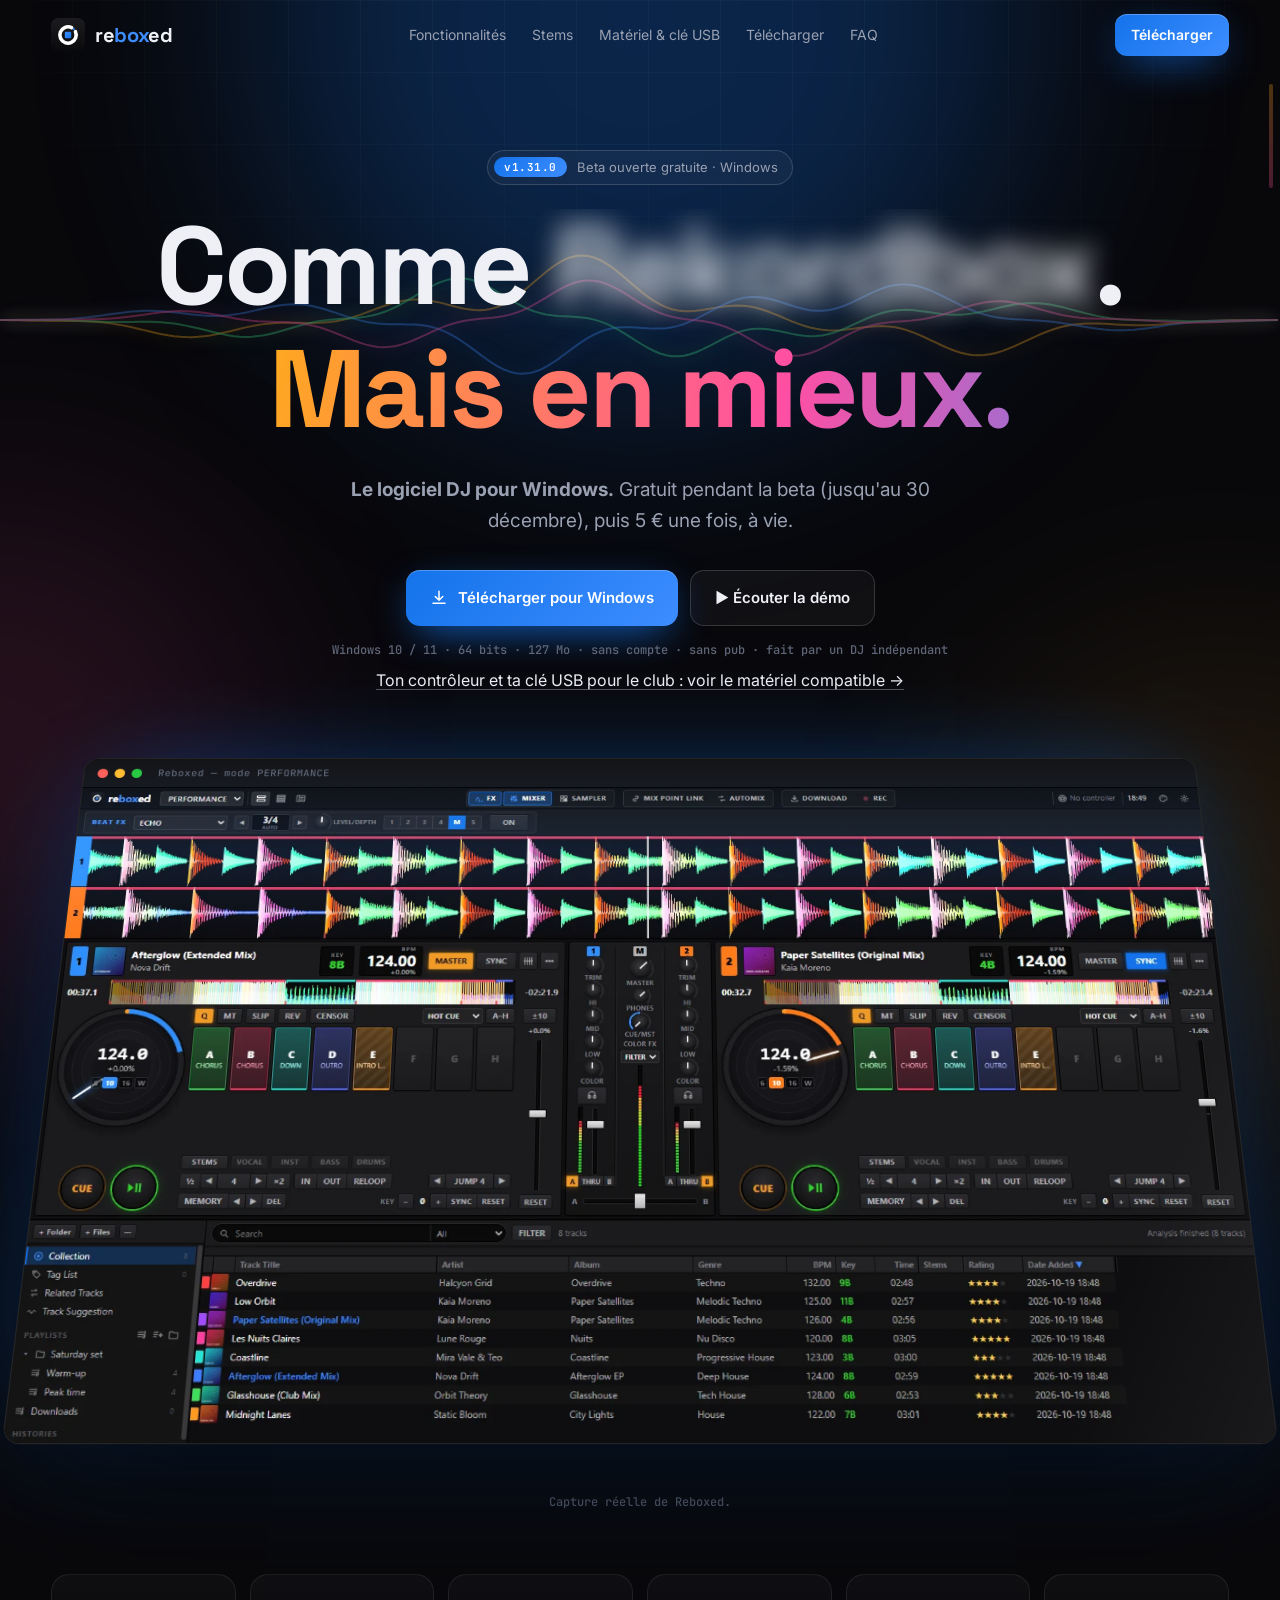
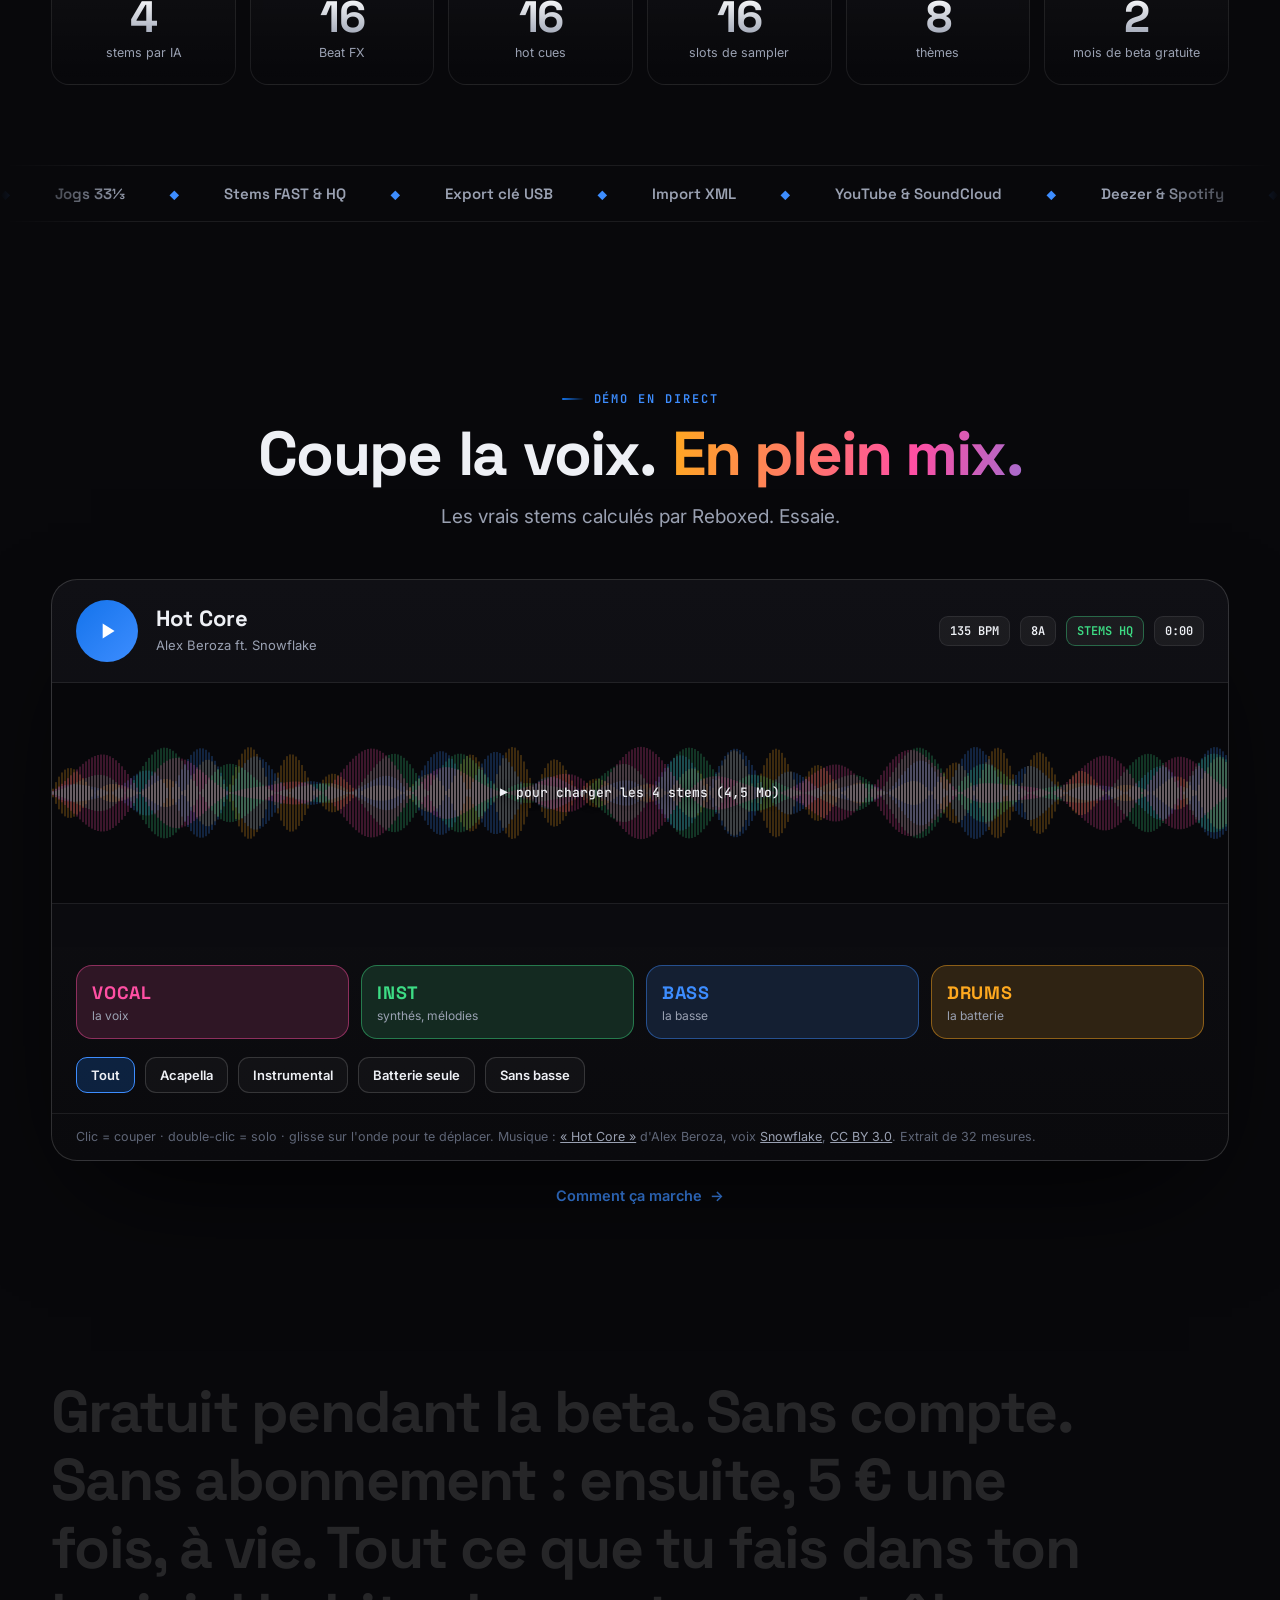
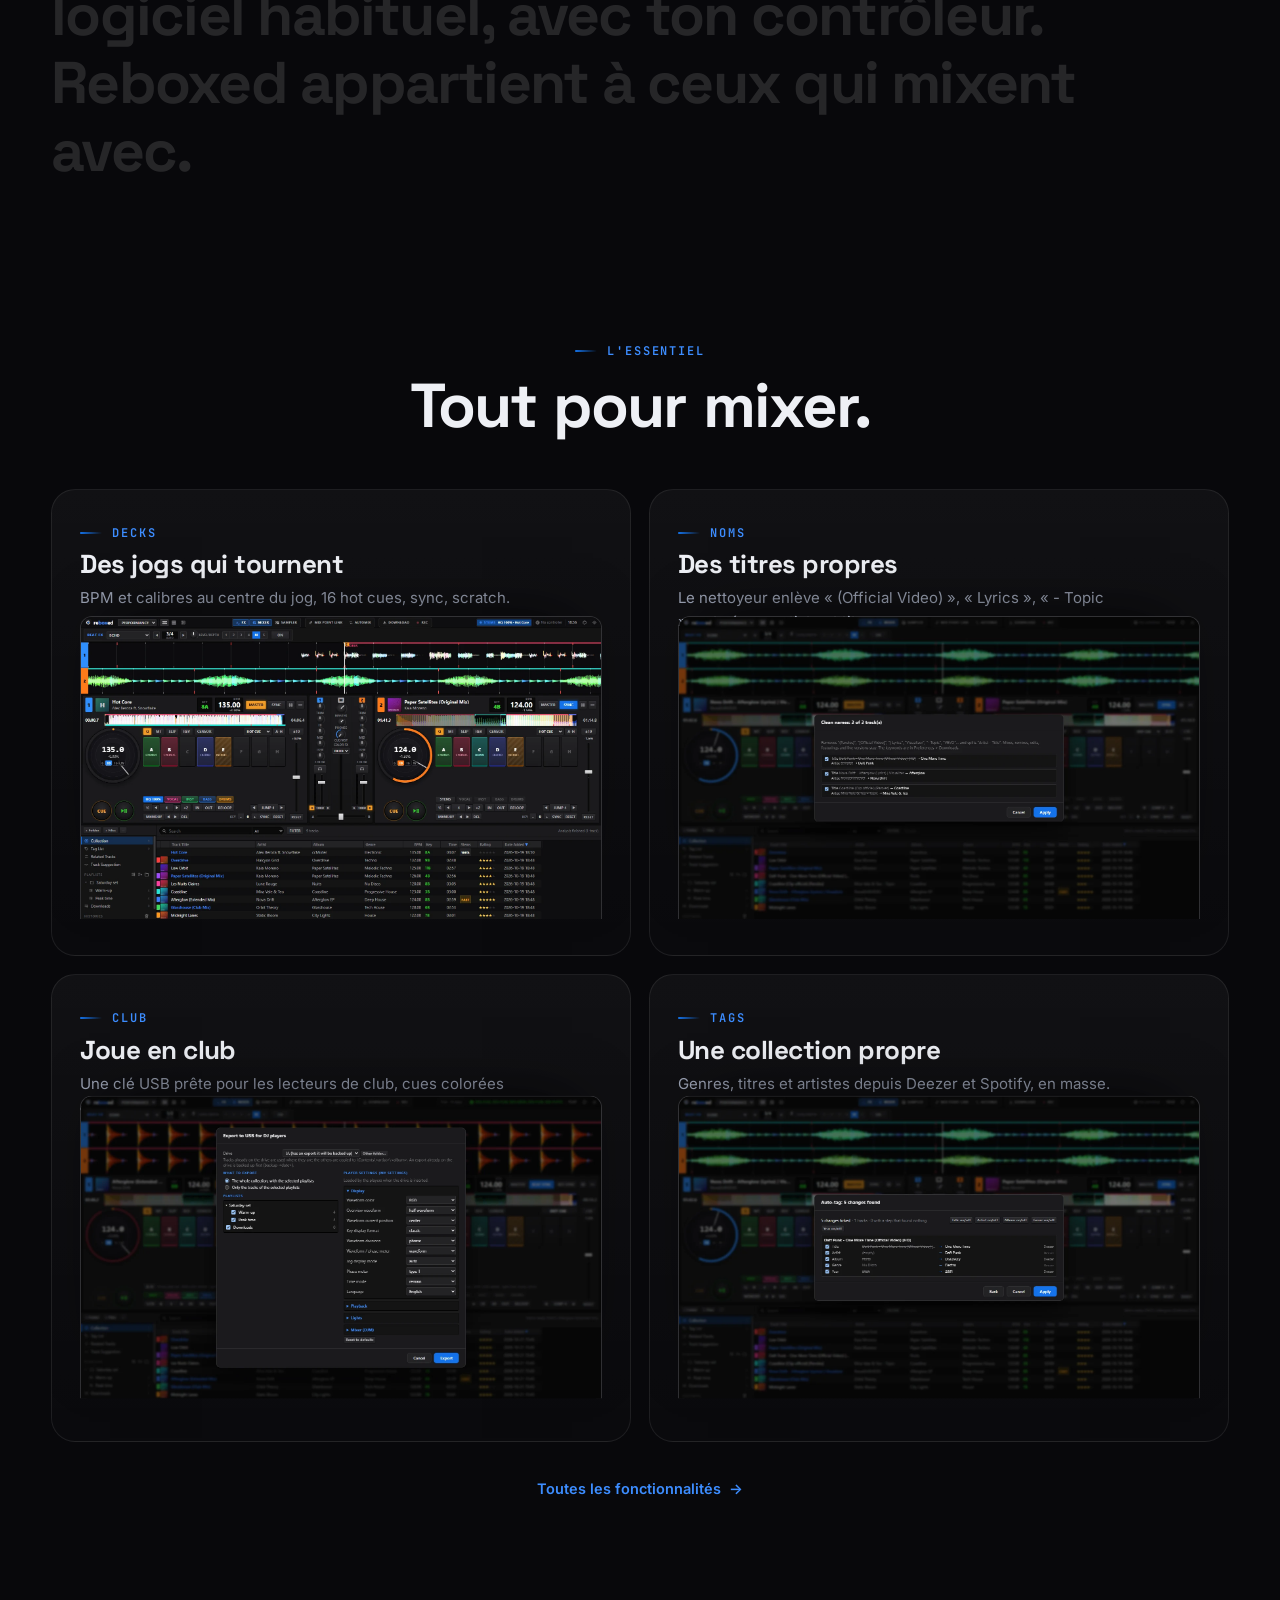
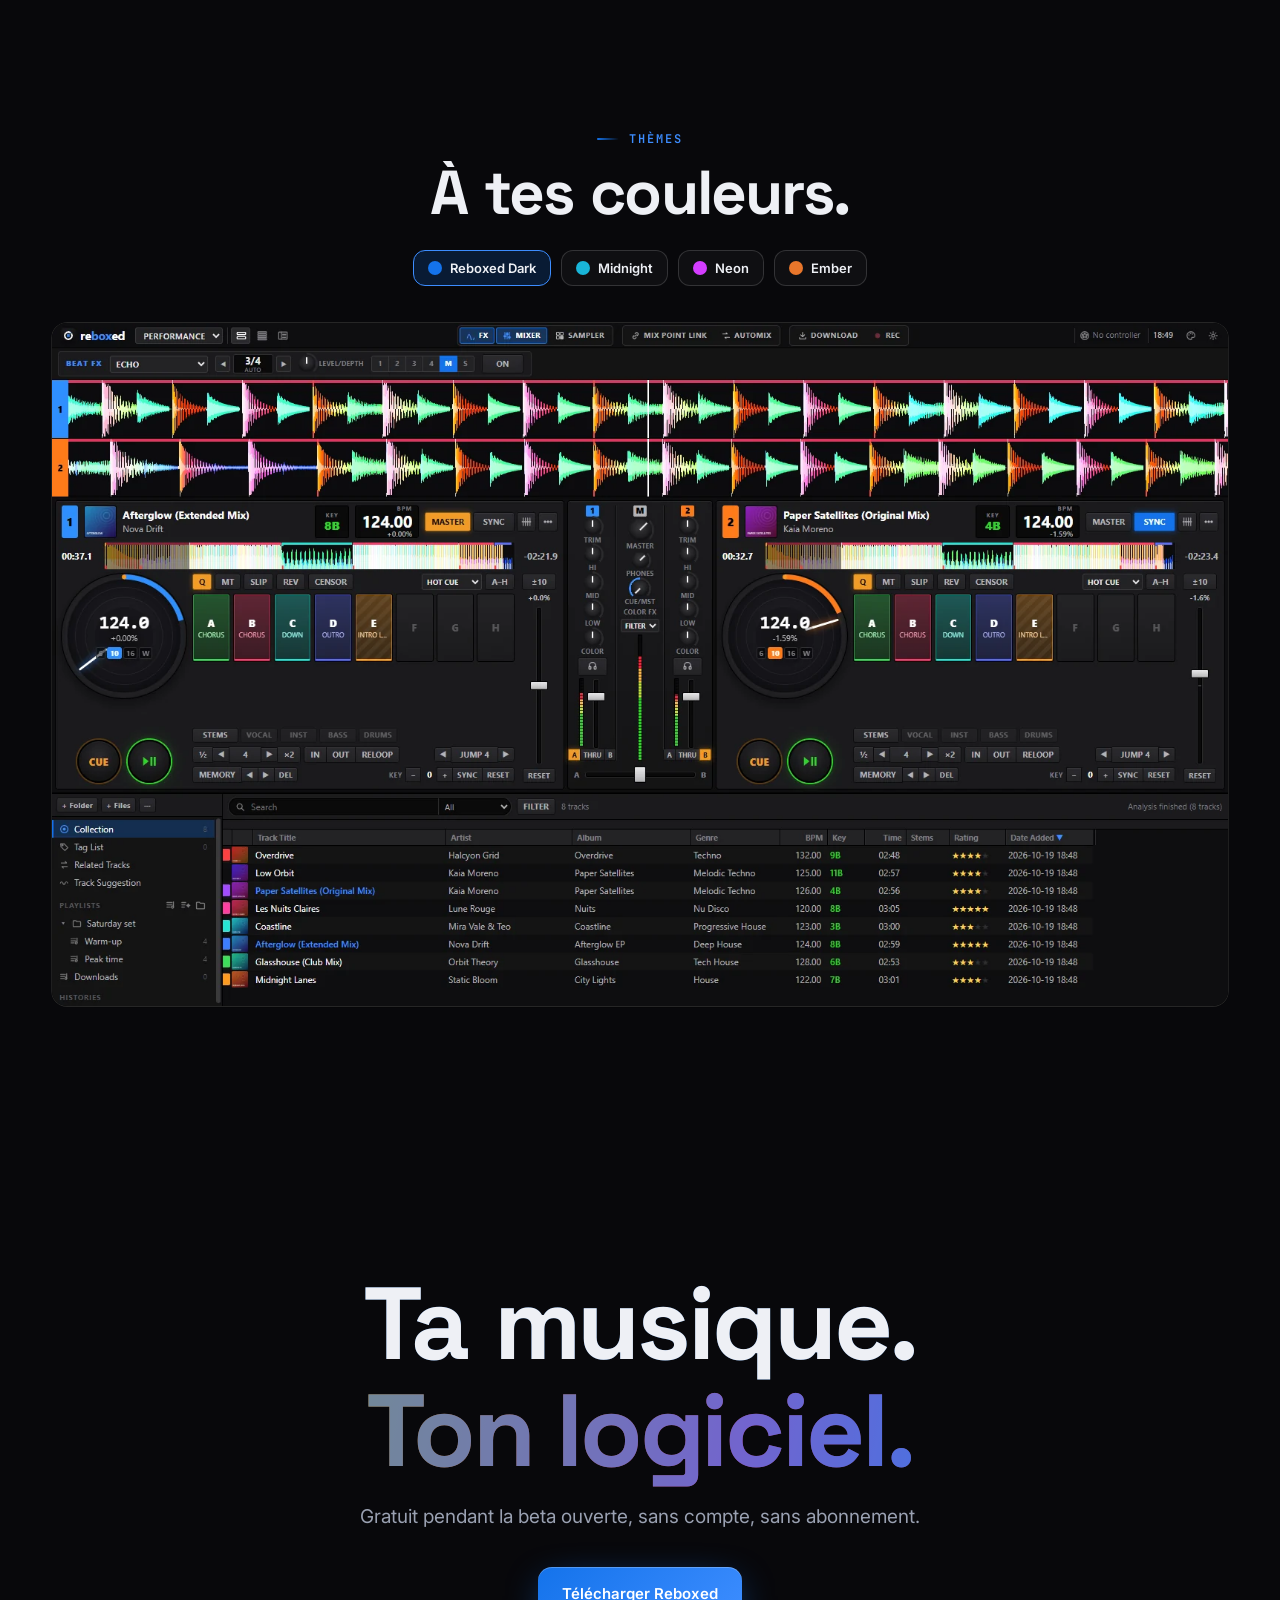
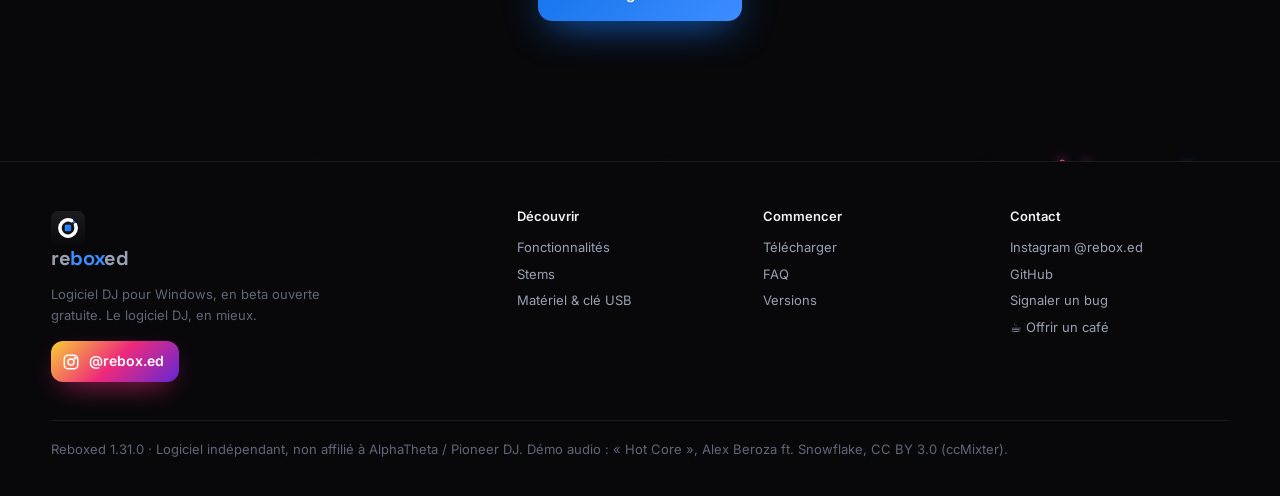
==== index.html @ 53465214 "Site: Reboxed 1.31.0 (?v=55)" ====
<!DOCTYPE html>
<html lang="fr">
<head>
<meta charset="UTF-8">
<meta name="viewport" content="width=device-width, initial-scale=1">
<title>Reboxed — Le logiciel DJ, en mieux</title>
<meta name="description" content="Logiciel DJ pour Windows, en beta ouverte gratuite : decks avec jogs, stems par IA, export sur clé USB pour lecteurs de club, import de ta collection, ton contrôleur reconnu tout seul.">
<meta property="og:title" content="Reboxed — Le logiciel DJ, en mieux">
<meta property="og:description" content="Logiciel DJ pour Windows, en beta ouverte gratuite.">
<meta property="og:image" content="assets/shots/01-performance.webp">
<meta name="theme-color" content="#08080b">
<link rel="icon" href="assets/logo.svg" type="image/svg+xml">
<link rel="preload" as="image" href="assets/shots/01-performance.webp" fetchpriority="high">
<link rel="preconnect" href="https://fonts.googleapis.com"><link rel="preconnect" href="https://fonts.gstatic.com" crossorigin>
<link href="https://fonts.googleapis.com/css2?family=Inter:wght@400;500;600;700;800&family=Space+Grotesk:wght@500;600;700&family=JetBrains+Mono:wght@400;600&display=swap" rel="stylesheet">
<link rel="stylesheet" href="assets/site.css?v=55">
</head>
<body>
<header class="hero">
  <canvas id="heroWave"></canvas>
  <div class="container" style="position:relative">
    <span class="pill"><b>v<span data-version></span></b> Beta ouverte gratuite · Windows</span>
    <h1><span class="line"><span>Comme <span class="blurred" aria-hidden="true">Rekordbox</span>.</span></span><span class="line"><span class="grad">Mais en mieux.</span></span></h1>
    <p class="lead"><strong>Le logiciel DJ pour Windows.</strong> Gratuit pendant la beta (jusqu'au 30 décembre), puis 5 € une fois, à vie.</p>
    <div class="hero-ctas">
      <a class="btn btn-primary magnetic" data-download href="telecharger.html"><svg viewBox="0 0 24 24" fill="none" stroke="currentColor" stroke-width="2" stroke-linecap="round"><path d="M12 3v12m-5-5 5 5 5-5M4 19h16"/></svg>Télécharger pour Windows</a>
      <a class="btn btn-ghost magnetic" href="#demo" data-demo-play>▶ Écouter la démo</a>
      <button class="btn btn-ghost hero-share" type="button" data-share hidden>Envoyer le lien vers mon PC</button>
    </div>
    <p class="hero-meta">Windows 10 / 11 · 64 bits · 127 Mo · sans compte · sans pub · fait par un DJ indépendant</p>
    <p class="hero-compat"><a href="materiel.html#compatibles">Ton contrôleur et ta clé USB pour le club : voir le matériel compatible →</a></p>
  </div>
  <div class="stage">
    <div class="screen"><div class="bar"><i></i><i></i><i></i><span>Reboxed — mode PERFORMANCE</span></div><img src="assets/shots/01-performance.webp" alt="Reboxed : deux decks avec jogs" fetchpriority="high" decoding="async"><span class="scan"></span></div>
    <p class="caption">Capture réelle de Reboxed.</p>
  </div>
  <div class="container">
    <div class="stats">
      <div class="stat reveal"><b data-count="4">0</b><span>stems par IA</span></div>
      <div class="stat reveal d1"><b data-count="16">0</b><span>Beat FX</span></div>
      <div class="stat reveal d2"><b data-count="16">0</b><span>hot cues</span></div>
      <div class="stat reveal d3"><b data-count="16">0</b><span>slots de sampler</span></div>
      <div class="stat reveal d2"><b data-count="8">0</b><span>thèmes</span></div>
      <div class="stat reveal d3"><b data-count="2">0</b><span>mois de beta gratuite</span></div>
    </div>
  </div>
  <div class="marquee"><div class="marquee-in" id="marquee"></div></div>
</header>

<section id="demo">
  <div class="container">
    <div class="center reveal">
      <span class="eyebrow">Démo en direct</span>
      <h2>Coupe la voix. <span class="grad">En plein mix.</span></h2>
      <p class="lead">Les vrais stems calculés par Reboxed. Essaie.</p>
    </div>
    <div data-stems-player></div>
    <p class="center reveal" style="margin-top:22px"><a class="link-more" href="stems.html">Comment ça marche</a></p>
  </div>
</section>

<section class="scrolltext-wrap">
  <div class="container">
    <p class="scrolltext">Gratuit pendant la beta. Sans compte. Sans abonnement : ensuite, 5 € une fois, à vie. Tout ce que tu fais dans ton logiciel habituel, avec ton contrôleur. Reboxed appartient à ceux qui mixent avec.</p>
  </div>
</section>

<section>
  <div class="container">
    <div class="center reveal"><span class="eyebrow">L'essentiel</span><h2>Tout pour mixer.</h2></div>
    <div class="tiles">
      <a class="tile reveal" href="fonctionnalites.html#decks">
        <div class="t-text"><span class="eyebrow">Decks</span><h3>Des jogs qui tournent</h3><p>BPM et calibres au centre du jog, 16 hot cues, sync, scratch.</p></div>
        <div class="t-img"><img src="assets/shots/22-song-loaded.webp" alt="Deux decks avec jogs" loading="lazy"></div>
      </a>
      <a class="tile reveal d1" href="fonctionnalites.html#telechargement">
        <div class="t-text"><span class="eyebrow">Noms</span><h3>Des titres propres</h3><p>Le nettoyeur enlève « (Official Video) », « Lyrics », « - Topic »… et sépare artiste et titre.</p></div>
        <div class="t-img"><img src="assets/shots/09-clean-names.webp" alt="Nettoyeur de noms" loading="lazy"></div>
      </a>
      <a class="tile reveal" href="materiel.html#usb-club">
        <div class="t-text"><span class="eyebrow">Club</span><h3>Joue en club</h3><p>Une clé USB prête pour les lecteurs de club, cues colorées comprises.</p></div>
        <div class="t-img"><img src="assets/shots/21-usb-export.webp" alt="Export sur clé USB" loading="lazy"></div>
      </a>
      <a class="tile reveal d1" href="fonctionnalites.html#tags">
        <div class="t-text"><span class="eyebrow">Tags</span><h3>Une collection propre</h3><p>Genres, titres et artistes depuis Deezer et Spotify, en masse.</p></div>
        <div class="t-img"><img src="assets/shots/11-autotag-review.webp" alt="Auto-tag" loading="lazy"></div>
      </a>
    </div>
    <p class="center reveal" style="margin-top:34px"><a class="link-more" href="fonctionnalites.html">Toutes les fonctionnalités</a></p>
  </div>
</section>

<section>
  <div class="container center">
    <div class="reveal"><span class="eyebrow">Thèmes</span><h2>À tes couleurs.</h2></div>
    <div class="themes-ui reveal" id="themesUi">
      <button data-shot="01-performance" data-accent="#1473eb" data-accent2="#3d8dff" class="on"><i style="background:#1473eb"></i>Reboxed Dark</button>
      <button data-shot="14-theme-midnight" data-accent="#19b5d8" data-accent2="#5fd4ee"><i style="background:#19b5d8"></i>Midnight</button>
      <button data-shot="15-theme-neon" data-accent="#d43dff" data-accent2="#e57dff"><i style="background:#d43dff"></i>Neon</button>
      <button data-shot="16-theme-ember" data-accent="#e8762b" data-accent2="#ff9d5c"><i style="background:#e8762b"></i>Ember</button>
    </div>
    <figure class="shot tilt theme-frame reveal d1" data-full="assets/shots/13-appearance.webp" data-cap="Préférences ▸ Appearance"><img id="themeImg" src="assets/shots/01-performance.webp" alt="Thèmes" loading="lazy"><img id="themeImgNext" class="next" alt=""><span class="glare"></span></figure>
  </div>
</section>

<section class="final">
  <div class="container reveal">
    <h2>Ta musique.<br><span class="grad">Ton logiciel.</span></h2>
    <p class="lead" style="margin:18px auto 34px">Gratuit pendant la beta ouverte, sans compte, sans abonnement.</p>
    <a class="btn btn-primary magnetic" data-download href="telecharger.html">Télécharger Reboxed</a>
  </div>
</section>
<script src="assets/site.js?v=55"></script>
<script src="assets/stems-player.js?v=55"></script>
</body>
</html>
---- assets/site.css ----
:root{
  --bg:#08080b; --panel:#121217; --panel2:#18181f;
  --line:rgba(255,255,255,.08); --line2:rgba(255,255,255,.15);
  --text:#eef0f5; --muted:#9aa1b2; --dim:#5f6677;
  --accent:#1473eb; --accent2:#3d8dff;
  --drums:#ffa91f; --bass:#3d8dff; --inst:#3ddc84; --vocal:#ff4fa3;
  --r:22px;
  --font:'Inter',system-ui,-apple-system,Segoe UI,Roboto,sans-serif;
  --display:'Space Grotesk','Inter',system-ui,sans-serif;
  --mono:'JetBrains Mono',ui-monospace,Consolas,monospace;
}
*{box-sizing:border-box;margin:0;padding:0}
html{scroll-behavior:smooth}
body{font-family:var(--font);background:var(--bg);color:var(--text);line-height:1.6;overflow-x:hidden;-webkit-font-smoothing:antialiased}
a{color:inherit;text-decoration:none}
img,canvas{display:block;max-width:100%}
::selection{background:var(--accent);color:#fff}
/* no native scrollbar: a rail on the right wakes up while scrolling */
html{scrollbar-width:none}
::-webkit-scrollbar{display:none}
.rail{position:fixed;top:84px;bottom:16px;right:4px;width:14px;z-index:65;cursor:pointer;touch-action:none}
.rail::before{content:"";position:absolute;top:0;bottom:0;right:4px;width:2px;border-radius:2px;background:rgba(255,255,255,.07);opacity:0;transition:opacity .4s}
.rail .thumb{position:absolute;right:3px;top:0;width:4px;min-height:36px;border-radius:999px;background:linear-gradient(180deg,var(--drums),var(--vocal) 35%,var(--accent2) 70%,var(--inst));background-size:100% 300%;opacity:.0;transition:opacity .5s,width .3s cubic-bezier(.2,.8,.2,1),right .3s cubic-bezier(.2,.8,.2,1),box-shadow .3s;will-change:transform}
.rail .thumb::after{content:"";position:absolute;inset:-2px;border-radius:inherit;background:inherit;filter:blur(10px);opacity:0;transition:opacity .3s}
.rail.live::before,.rail:hover::before,.rail.drag::before{opacity:1}
.rail.live .thumb{opacity:1;width:6px;right:2px;animation:railFlow 2.4s linear infinite}
.rail.live .thumb::after{opacity:.9}
.rail:hover .thumb,.rail.drag .thumb{opacity:1;width:8px;right:1px}
.rail.idle .thumb{opacity:.28}
@keyframes railFlow{to{background-position:0 300%}}
.rail .tick{position:absolute;right:0;width:10px;height:1px;background:rgba(255,255,255,.18);opacity:0;transition:opacity .4s}
.rail.live .tick,.rail:hover .tick{opacity:1}
@media(pointer:coarse){.rail{pointer-events:none}}
.container{width:min(1200px,92vw);margin:0 auto}
section{position:relative;padding:110px 0}
h1,h2,h3{font-family:var(--display);letter-spacing:-.03em;line-height:1.04}
h2{font-size:clamp(34px,5.2vw,62px);margin:14px 0 16px}
h3{font-size:22px;letter-spacing:-.02em}
.lead{font-size:clamp(16px,1.6vw,19px);color:var(--muted);max-width:620px}
.center{text-align:center}.center .lead{margin-left:auto;margin-right:auto}
.eyebrow{display:inline-flex;align-items:center;gap:10px;font:600 12px/1 var(--mono);letter-spacing:.16em;text-transform:uppercase;color:var(--accent2)}
.eyebrow::before{content:"";width:22px;height:2px;border-radius:2px;background:linear-gradient(90deg,var(--accent),transparent)}
.grad{background:linear-gradient(100deg,var(--drums),var(--vocal) 35%,var(--accent2) 70%,var(--inst));background-size:200% 100%;-webkit-background-clip:text;background-clip:text;color:transparent;animation:gradShift 8s ease-in-out infinite alternate}
@keyframes gradShift{to{background-position:100% 0}}
.mono{font-family:var(--mono)}
/* a name we do not write: shown blurred */
.blurred{display:inline-block;filter:blur(14px);opacity:.85;user-select:none;pointer-events:none}
.bg{position:fixed;inset:0;z-index:-2;pointer-events:none}
.bg::before{content:"";position:absolute;inset:0;background-image:linear-gradient(var(--line) 1px,transparent 1px),linear-gradient(90deg,var(--line) 1px,transparent 1px);background-size:72px 72px;mask-image:radial-gradient(ellipse 80% 55% at 50% 0%,#000 25%,transparent 75%);opacity:.45}
.orb{position:absolute;border-radius:50%;filter:blur(120px);opacity:.28;transition:background 1s}
.orb.o1{width:760px;height:760px;top:-360px;left:50%;transform:translateX(-50%);background:var(--accent)}
.orb.o2{width:520px;height:520px;top:55%;left:-260px;background:var(--vocal);opacity:.12}
.orb.o3{width:520px;height:520px;bottom:-260px;right:-200px;background:var(--drums);opacity:.1}
.spot{position:fixed;width:600px;height:600px;border-radius:50%;pointer-events:none;z-index:-1;background:radial-gradient(circle,color-mix(in srgb,var(--accent) 22%,transparent),transparent 60%);transform:translate(-50%,-50%);transition:opacity .4s;opacity:0}

/* buttons */
.btn{position:relative;display:inline-flex;align-items:center;gap:10px;padding:15px 24px;border-radius:14px;font-weight:600;font-size:15px;cursor:pointer;border:0;font-family:inherit;color:inherit;transition:transform .25s cubic-bezier(.2,.8,.2,1),box-shadow .3s,background .3s;overflow:hidden}
.btn svg{width:18px;height:18px}
.btn-primary{background:linear-gradient(135deg,var(--accent),var(--accent2));color:#fff;box-shadow:0 12px 40px -12px var(--accent),inset 0 1px 0 rgba(255,255,255,.25)}
.btn-primary::after{content:"";position:absolute;inset:0;border-radius:inherit;background:linear-gradient(110deg,transparent 30%,rgba(255,255,255,.35) 50%,transparent 70%);background-size:250% 100%;background-position:120% 0;transition:background-position .9s}
.btn-primary:hover::after{background-position:-40% 0}
.btn-ghost{background:rgba(255,255,255,.04);border:1px solid var(--line2);backdrop-filter:blur(10px)}
.btn-ghost:hover{background:rgba(255,255,255,.08)}
.btn small{font:500 11px var(--mono);opacity:.75}
.link-more{display:inline-flex;align-items:center;gap:8px;color:var(--accent2);font-weight:600;font-size:14.5px}
.link-more::after{content:"→";transition:transform .25s}
.link-more:hover::after{transform:translateX(5px)}

/* nav */
nav{position:fixed;inset:0 0 auto;z-index:60;border-bottom:1px solid transparent;transition:background .3s,border-color .3s}
nav.scrolled,nav.open{background:color-mix(in srgb,var(--bg) 78%,transparent);backdrop-filter:blur(18px) saturate(1.4);border-color:var(--line)}
.nav-in{display:flex;align-items:center;justify-content:space-between;height:70px;gap:20px}
.brand{display:flex;align-items:center;gap:10px;font:700 20px var(--display);letter-spacing:-.02em}
.brand img{width:34px;height:34px}
.brand b{color:var(--accent2)}
.nav-links{display:flex;gap:26px;font-size:14px;color:var(--muted)}
.nav-links a{position:relative;padding:4px 0}
.nav-links a::after{content:"";position:absolute;left:0;right:100%;bottom:-4px;height:2px;background:var(--accent2);transition:right .3s}
.nav-links a:hover,.nav-links a.on{color:var(--text)}
.nav-links a:hover::after,.nav-links a.on::after{right:0}
.nav-cta{display:flex;align-items:center;gap:10px}
.nav-cta .btn{padding:10px 16px;font-size:14px;border-radius:12px}
.burger{display:none;width:42px;height:42px;border-radius:12px;border:1px solid var(--line2);background:rgba(255,255,255,.04);color:var(--text);cursor:pointer;font-size:18px}
.progress{position:fixed;top:0;left:0;height:2px;z-index:70;background:linear-gradient(90deg,var(--drums),var(--vocal),var(--accent2),var(--inst));width:0}
@media(max-width:900px){
  .nav-links{display:none;position:absolute;top:70px;left:0;right:0;flex-direction:column;gap:0;padding:8px 4vw 18px;background:color-mix(in srgb,var(--bg) 92%,transparent);backdrop-filter:blur(18px);border-bottom:1px solid var(--line)}
  nav.open .nav-links{display:flex}
  .nav-links a{padding:12px 0;font-size:16px;border-bottom:1px solid var(--line)}
  .nav-links a::after{display:none}
  .burger{display:grid;place-items:center}
  .nav-cta .btn{display:none}
}

/* hero */
.hero{padding:150px 0 50px;text-align:center;overflow:hidden;position:relative}
.hero.small{padding:140px 0 20px}
#heroWave{position:absolute;left:0;right:0;top:110px;height:420px;width:100%;opacity:.55;pointer-events:none;mask-image:linear-gradient(transparent,#000 30%,#000 70%,transparent)}
.pill{display:inline-flex;align-items:center;gap:10px;padding:6px 14px 6px 6px;border-radius:999px;background:rgba(255,255,255,.04);border:1px solid var(--line2);font-size:13px;color:var(--muted);backdrop-filter:blur(8px)}
.pill b{background:linear-gradient(135deg,var(--accent),var(--accent2));color:#fff;padding:3px 10px;border-radius:999px;font:600 11px var(--mono);letter-spacing:.05em}
.hero h1{font-size:clamp(46px,8.6vw,118px);margin:24px auto 20px;max-width:1080px}
.hero.small h1{font-size:clamp(40px,6.4vw,84px)}
.hero h1 .line{display:block;overflow:hidden;padding-bottom:.08em}
.hero h1 .line>span{display:inline-block;transform:translateY(110%);animation:rise 1s cubic-bezier(.2,.8,.2,1) forwards}
.hero h1 .line:nth-child(2)>span{animation-delay:.12s}
@keyframes rise{to{transform:none}}
.hero .lead{margin:0 auto 34px;opacity:0;animation:fade .9s .35s forwards}
.hero-ctas{display:flex;gap:12px;justify-content:center;flex-wrap:wrap;opacity:0;animation:fade .9s .5s forwards}
.hero-meta{margin-top:16px;color:var(--dim);font:500 12px var(--mono);opacity:0;animation:fade .9s .65s forwards}
.hero-compat{margin-top:10px;font:500 14px/1.4 var(--sans,inherit);opacity:0;animation:fade .9s .75s forwards}
.hero-compat a{color:var(--text);text-decoration:underline;text-decoration-color:rgba(255,255,255,.3);text-underline-offset:3px}
.hero-compat a:hover{text-decoration-color:currentColor}
.hero-share[hidden]{display:none}
/* Matériel compatible (materiel.html#compatibles) */
.compat{border:1px solid var(--line);border-radius:var(--r);background:linear-gradient(180deg,rgba(255,255,255,.035),rgba(255,255,255,.01));padding:22px 24px;overflow-x:auto}
.compat-head{display:flex;flex-wrap:wrap;gap:10px 24px;align-items:center;justify-content:space-between;margin-bottom:14px}
.compat-legend{font-size:13px;color:var(--muted)}
.compat table{width:100%;border-collapse:collapse;font-size:14px;min-width:640px}
.compat th{text-align:left;font:600 11px var(--mono);letter-spacing:.12em;text-transform:uppercase;color:var(--dim);padding:10px 12px;border-bottom:1px solid var(--line2)}
.compat td{padding:12px;border-bottom:1px solid var(--line);vertical-align:top;color:var(--muted);line-height:1.5}
.compat td b{color:var(--text);font-weight:600}
.compat tr:last-child td{border-bottom:0}
.compat td:nth-child(3){white-space:nowrap}
.st{display:inline-block;padding:3px 9px;border-radius:999px;font:600 11px var(--mono);letter-spacing:.04em;white-space:nowrap}
.st.ok{background:rgba(61,220,132,.14);color:#3ddc84;border:1px solid rgba(61,220,132,.35)}
.st.th{background:rgba(255,169,31,.12);color:#ffa91f;border:1px solid rgba(255,169,31,.35)}
.st.any{background:rgba(61,141,255,.12);color:var(--accent2);border:1px solid rgba(61,141,255,.35)}
.compat-foot{margin-top:14px;font-size:13px;color:var(--muted)}
/* Phones: one card per device (name and status, type, then what works). */
@media(max-width:760px){
  .compat{padding:16px 14px}
  .compat table{min-width:0;display:block}
  .compat thead{display:none}
  .compat tbody,.compat tr{display:block}
  .compat tr{display:grid;grid-template-columns:1fr auto;gap:2px 10px;padding:14px 4px;border-bottom:1px solid var(--line)}
  .compat tr:last-child{border-bottom:0}
  .compat td{display:block;padding:0;border:0}
  .compat td:nth-child(1){grid-column:1;grid-row:1}
  .compat td:nth-child(3){grid-column:2;grid-row:1;align-self:start}
  .compat td:nth-child(2){grid-column:1 / -1;grid-row:2;font-size:12.5px;color:var(--dim)}
  .compat td:nth-child(4){grid-column:1 / -1;grid-row:3;margin-top:6px;font-size:13.5px}
}
.compat-foot a{color:var(--text)}
@keyframes fade{from{opacity:0;transform:translateY(14px)}to{opacity:1;transform:none}}
.stage{perspective:1600px;margin:64px auto 0;width:min(1180px,96vw)}
.screen{position:relative;border-radius:16px;overflow:hidden;border:1px solid var(--line2);box-shadow:0 60px 140px -40px rgba(0,0,0,.9),0 0 120px -30px color-mix(in srgb,var(--accent) 60%,transparent);transform:rotateX(18deg) scale(.94);transform-origin:50% 0;transition:transform .2s ease-out;background:#000}
.screen .bar{display:flex;gap:7px;padding:10px 14px;background:#141417;border-bottom:1px solid #000;align-items:center}
.screen .bar i{width:11px;height:11px;border-radius:50%;display:block}
.screen .bar i:nth-child(1){background:#ff5f57}.screen .bar i:nth-child(2){background:#febc2e}.screen .bar i:nth-child(3){background:#28c840}
.screen .bar span{margin-left:10px;font:500 11px var(--mono);color:var(--dim)}
.screen::after{content:"";position:absolute;inset:0;background:linear-gradient(115deg,transparent 40%,rgba(255,255,255,.08) 50%,transparent 60%);background-size:250% 100%;animation:sheen 7s ease-in-out infinite;pointer-events:none}
@keyframes sheen{0%,60%{background-position:130% 0}100%{background-position:-30% 0}}
.caption{margin-top:14px;color:var(--dim);font:500 12px var(--mono);text-align:center}

/* stats, marquee */
.stats{display:grid;grid-template-columns:repeat(6,1fr);gap:14px;margin-top:64px}
.stat{padding:20px 10px;border:1px solid var(--line);border-radius:18px;background:linear-gradient(180deg,rgba(255,255,255,.03),transparent);text-align:center}
.stat b{display:block;font:700 clamp(30px,4vw,44px)/1 var(--display);letter-spacing:-.03em}
.stat span{font-size:12.5px;color:var(--muted)}
@media(max-width:900px){.stats{grid-template-columns:repeat(3,1fr)}}
.marquee{overflow:hidden;border-block:1px solid var(--line);padding:18px 0;margin-top:80px;mask-image:linear-gradient(90deg,transparent,#000 10%,#000 90%,transparent)}
.marquee-in{display:flex;gap:44px;width:max-content;animation:marq 40s linear infinite;font:600 15px var(--display);color:var(--muted);white-space:nowrap}
.marquee-in span::before{content:"◆";margin-right:44px;color:var(--accent2);font-size:10px;vertical-align:middle}
@keyframes marq{to{transform:translateX(-50%)}}

/* highlight tiles (home) */
.tiles{display:grid;grid-template-columns:repeat(2,1fr);gap:18px;margin-top:50px}
.tile{position:relative;border-radius:24px;border:1px solid var(--line);background:linear-gradient(180deg,rgba(255,255,255,.04),rgba(255,255,255,.01));overflow:hidden;display:flex;flex-direction:column;transition:border-color .3s,transform .3s}
.tile:hover{border-color:var(--line2);transform:translateY(-4px)}
.tile .t-text{padding:26px 28px 18px}
.tile h3{font-size:26px;margin:10px 0 8px}
.tile p{color:var(--muted);font-size:15px;max-width:440px}
.tile .t-img{margin-top:auto;padding:0 28px;transform:translateY(12px);transition:transform .5s cubic-bezier(.2,.8,.2,1)}
.tile:hover .t-img{transform:translateY(0)}
.tile .t-img img{border-radius:12px 12px 0 0;border:1px solid var(--line2);border-bottom:0;box-shadow:0 -20px 60px -30px rgba(0,0,0,.9)}
.tile::before{content:"";position:absolute;inset:0;background:radial-gradient(500px circle at var(--mx,50%) var(--my,0%),color-mix(in srgb,var(--accent) 14%,transparent),transparent 45%);pointer-events:none;opacity:0;transition:opacity .3s}
.tile:hover::before{opacity:1}
@media(max-width:860px){.tiles{grid-template-columns:1fr}}

/* stems player */
.player{margin-top:46px;border:1px solid var(--line2);border-radius:26px;background:linear-gradient(180deg,#101015,#0a0a0d);box-shadow:0 50px 120px -40px rgba(0,0,0,.9);overflow:hidden;position:relative}
.player::before{content:"";position:absolute;inset:0;border-radius:inherit;padding:2px;background:conic-gradient(from var(--ang,0deg),var(--drums),var(--bass),var(--inst),var(--vocal),var(--drums));-webkit-mask:linear-gradient(#000 0 0) content-box,linear-gradient(#000 0 0);-webkit-mask-composite:xor;mask-composite:exclude;opacity:0;transition:opacity .6s;pointer-events:none;z-index:2}
.player.playing::before{opacity:.9;animation:spin 6s linear infinite}
@property --ang{syntax:'<angle>';initial-value:0deg;inherits:false}
@keyframes spin{to{--ang:360deg}}
.p-head{display:flex;align-items:center;gap:18px;padding:20px 24px;border-bottom:1px solid var(--line)}
.p-play{width:62px;height:62px;flex:0 0 62px;border-radius:50%;border:0;cursor:pointer;display:grid;place-items:center;background:linear-gradient(135deg,var(--accent),var(--accent2));color:#fff;transition:transform .2s}
.p-play:hover{transform:scale(1.06)}
.player.playing .p-play{animation:pulse 1.6s infinite}
@keyframes pulse{0%{box-shadow:0 0 0 0 color-mix(in srgb,var(--accent) 55%,transparent)}100%{box-shadow:0 0 0 22px transparent}}
.p-play svg{width:26px;height:26px}
.p-title b{display:block;font:700 22px var(--display)}
.p-title span{color:var(--muted);font-size:13px}
.p-meta{margin-left:auto;display:flex;gap:10px;flex-wrap:wrap}
.chip{font:600 12px var(--mono);padding:6px 10px;border-radius:9px;background:rgba(255,255,255,.05);border:1px solid var(--line)}
.chip.hq{color:var(--inst);border-color:color-mix(in srgb,var(--inst) 40%,transparent)}
.p-wave{position:relative;height:220px;background:#07070a;cursor:grab;touch-action:none}
.p-wave canvas{width:100%;height:100%}
.p-wave .loading{position:absolute;inset:0;display:grid;place-items:center;padding:0 16px;text-align:center;color:var(--text);font:500 13px var(--mono);pointer-events:none;text-shadow:0 2px 12px #000}
.p-over{height:44px;background:#0b0b0f;border-top:1px solid var(--line);cursor:pointer}
.p-over canvas{width:100%;height:100%}
.p-stems{display:grid;grid-template-columns:repeat(4,1fr);gap:12px;padding:18px 24px}
.stem-btn{--c:#888;position:relative;display:flex;flex-direction:column;gap:4px;align-items:flex-start;padding:15px;border-radius:16px;border:1px solid color-mix(in srgb,var(--c) 45%,transparent);background:color-mix(in srgb,var(--c) 14%,#0d0d11);color:var(--text);cursor:pointer;font-family:inherit;text-align:left;transition:transform .15s,background .3s,border-color .3s,opacity .3s,box-shadow .3s;overflow:hidden;user-select:none}
.stem-btn:hover{transform:translateY(-2px)}
.stem-btn b{font:700 18px var(--display);letter-spacing:.04em;color:var(--c)}
.stem-btn small{color:var(--muted);font-size:12px}
.stem-btn .meter{position:absolute;left:0;bottom:0;height:4px;width:0;background:var(--c);box-shadow:0 0 18px var(--c);transition:width .06s}
.stem-btn.off{background:#0d0d11;border-color:var(--line);opacity:.55}
.stem-btn.off b{color:var(--dim);text-decoration:line-through}
.stem-btn.solo{box-shadow:0 0 0 2px var(--c),0 0 40px -6px var(--c)}
.p-presets{display:flex;gap:10px;flex-wrap:wrap;padding:0 24px 20px}
.p-presets button{font:600 13px var(--font);padding:9px 14px;border-radius:11px;border:1px solid var(--line2);background:rgba(255,255,255,.03);color:var(--text);cursor:pointer;transition:background .2s,border-color .2s}
.p-presets button:hover,.p-presets button.on{background:color-mix(in srgb,var(--accent) 22%,transparent);border-color:var(--accent2)}
.p-note{padding:13px 24px;border-top:1px solid var(--line);color:var(--dim);font-size:12.5px}
.p-note a{color:var(--muted);text-decoration:underline}
@media(max-width:760px){.p-stems{grid-template-columns:repeat(2,1fr)}.p-meta{display:none}}

/* feature rows */
.feature{display:grid;grid-template-columns:1fr 1.25fr;gap:60px;align-items:center;margin-top:110px}
.feature.rev{grid-template-columns:1.25fr 1fr}
.feature.rev .f-text{order:2}
.f-text h3{font-size:32px;margin:12px 0}
.f-text>p{color:var(--muted);font-size:16px}
.f-text ul{list-style:none;margin-top:20px;display:grid;gap:11px}
.f-text li{display:flex;gap:12px;color:var(--muted);font-size:15px}
.f-text li::before{content:"";flex:0 0 8px;height:8px;margin-top:9px;border-radius:50%;background:var(--accent2);box-shadow:0 0 12px var(--accent2)}
.f-text li b{color:var(--text);font-weight:600}
.f-text .note{margin-top:18px;font-size:13px;color:var(--dim);border-left:2px solid var(--line2);padding-left:12px}
.shot{position:relative;border-radius:16px;overflow:hidden;border:1px solid var(--line2);box-shadow:0 40px 100px -40px rgba(0,0,0,.95);transition:transform .15s ease-out;cursor:zoom-in;background:#000}
.shot img{width:100%;transition:transform .8s cubic-bezier(.2,.8,.2,1)}
.shot:hover img{transform:scale(1.02)}
.shot .glare{position:absolute;inset:0;pointer-events:none;background:radial-gradient(circle at var(--gx,50%) var(--gy,50%),rgba(255,255,255,.14),transparent 45%);opacity:0;transition:opacity .3s}
.shot:hover .glare{opacity:1}
.shot-stack{position:relative;padding-bottom:12%}
.shot-stack .shot+.shot{position:absolute;width:58%;right:-5%;bottom:0}
@media(max-width:900px){.feature,.feature.rev{grid-template-columns:1fr;gap:32px}.feature.rev .f-text{order:0}.shot-stack{padding-bottom:0}.shot-stack .shot+.shot{position:relative;width:100%;right:0;margin-top:14px}}

/* theme switcher */
.themes-ui{display:flex;gap:10px;flex-wrap:wrap;margin-top:24px;justify-content:center}
.themes-ui button{display:flex;align-items:center;gap:8px;padding:9px 14px;border-radius:12px;border:1px solid var(--line2);background:rgba(255,255,255,.03);color:var(--text);font:600 13px var(--font);cursor:pointer;transition:border-color .2s,background .2s}
.themes-ui button i{width:14px;height:14px;border-radius:50%;display:block}
.themes-ui button.on{border-color:var(--accent2);background:color-mix(in srgb,var(--accent) 18%,transparent)}
.theme-frame{position:relative;margin-top:36px}
.theme-frame img.next{position:absolute;left:0;top:0;opacity:0;transition:opacity .6s}

/* cards, gallery */
.allgrid{display:grid;grid-template-columns:repeat(3,1fr);gap:16px;margin-top:50px}
.card{position:relative;padding:24px;border-radius:var(--r);border:1px solid var(--line);background:linear-gradient(180deg,rgba(255,255,255,.035),rgba(255,255,255,.01));overflow:hidden;transition:border-color .3s,transform .3s}
.card::before{content:"";position:absolute;inset:0;background:radial-gradient(400px circle at var(--mx,50%) var(--my,50%),color-mix(in srgb,var(--accent) 16%,transparent),transparent 45%);opacity:0;transition:opacity .3s;pointer-events:none}
.card:hover{border-color:var(--line2);transform:translateY(-3px)}
.card:hover::before{opacity:1}
.card h3{font-size:18px;margin-bottom:8px;display:flex;gap:10px;align-items:center}
.card h3 i{font-style:normal;width:34px;height:34px;display:grid;place-items:center;border-radius:10px;background:color-mix(in srgb,var(--accent) 20%,transparent);font-size:17px}
.card p{color:var(--muted);font-size:14px}
@media(max-width:980px){.allgrid{grid-template-columns:1fr 1fr}}
@media(max-width:640px){.allgrid{grid-template-columns:1fr}}
.gallery{display:grid;grid-template-columns:repeat(4,1fr);gap:12px;margin-top:46px}
.gallery figure{border-radius:12px;overflow:hidden;border:1px solid var(--line);cursor:zoom-in;position:relative;background:#000}
.gallery img{width:100%;aspect-ratio:16/9.3;object-fit:cover;object-position:top;transition:transform .6s,filter .4s;filter:saturate(.85)}
.gallery figure:hover img{transform:scale(1.06);filter:none}
.gallery figcaption{position:absolute;left:0;right:0;bottom:0;padding:22px 10px 8px;font-size:12px;background:linear-gradient(transparent,rgba(0,0,0,.85));color:#ddd}
@media(max-width:900px){.gallery{grid-template-columns:repeat(2,1fr)}}
.lightbox{position:fixed;inset:0;z-index:100;background:rgba(0,0,0,.88);backdrop-filter:blur(8px);display:none;place-items:center;padding:3vw;cursor:zoom-out}
.lightbox.on{display:grid;animation:fade .3s}
.lightbox img{max-height:88vh;border-radius:12px;box-shadow:0 30px 120px rgba(0,0,0,.8);margin:auto}
.lightbox p{margin-top:12px;color:var(--muted);text-align:center;font-size:14px}

/* honest, steps, faq */
.honest{display:grid;grid-template-columns:repeat(2,1fr);gap:14px;margin-top:40px}
.honest div{padding:18px 20px;border-radius:16px;border:1px dashed var(--line2);background:rgba(255,255,255,.02);font-size:14.5px;color:var(--muted)}
.honest b{color:var(--text)}
@media(max-width:760px){.honest{grid-template-columns:1fr}}
.steps{display:grid;grid-template-columns:repeat(3,1fr);gap:16px;margin-top:50px;counter-reset:s}
.step{padding:28px;border-radius:var(--r);border:1px solid var(--line);background:var(--panel);position:relative}
.step::before{counter-increment:s;content:counter(s);position:absolute;top:-18px;left:24px;width:36px;height:36px;border-radius:12px;display:grid;place-items:center;font:700 16px var(--display);background:linear-gradient(135deg,var(--accent),var(--accent2));box-shadow:0 10px 30px -8px var(--accent)}
.step h3{margin:8px 0 8px;font-size:19px}
.step p{color:var(--muted);font-size:14px}
.step code,.faq code{font:500 12.5px var(--mono);background:rgba(255,255,255,.06);padding:2px 6px;border-radius:6px;color:var(--text)}
@media(max-width:860px){.steps{grid-template-columns:1fr;gap:30px}}
.faq{max-width:860px;margin:40px auto 0}
.faq details{border-bottom:1px solid var(--line);padding:20px 0}
.faq summary{cursor:pointer;list-style:none;font:600 18px var(--display);display:flex;justify-content:space-between;gap:20px}
.faq summary::-webkit-details-marker{display:none}
.faq summary::after{content:"+";font-size:24px;color:var(--accent2);transition:transform .3s}
.faq details[open] summary::after{transform:rotate(45deg)}
.faq details p{color:var(--muted);margin-top:12px;font-size:15px}
.req{display:grid;grid-template-columns:repeat(4,1fr);gap:14px;margin-top:40px}
.req div{padding:18px;border-radius:16px;border:1px solid var(--line);background:rgba(255,255,255,.02)}
.req b{display:block;font:700 18px var(--display);margin-bottom:4px}
.req span{color:var(--muted);font-size:13.5px}
@media(max-width:860px){.req{grid-template-columns:1fr 1fr}}

/* final CTA, footer */
.final{text-align:center;padding:140px 0}
.final h2{font-size:clamp(44px,8vw,104px)}
footer{border-top:1px solid var(--line);padding:46px 0 36px;color:var(--dim);font-size:13px}
.foot{display:grid;grid-template-columns:2fr 1fr 1fr 1fr;gap:28px}
.foot h4{color:var(--text);font:600 13px var(--font);margin-bottom:10px}
.foot a{display:block;color:var(--muted);padding:3px 0}
.foot a:hover{color:var(--text)}
.foot a.insta{display:inline-flex;align-items:center;gap:9px;margin-top:16px;padding:9px 15px 9px 11px;border-radius:12px;color:#fff;font-weight:600;font-size:14px;background:linear-gradient(135deg,#f9ce34,#ee2a7b 50%,#6228d7);box-shadow:0 10px 30px -12px #ee2a7b;transition:transform .2s,box-shadow .2s}
.foot a.insta:hover{color:#fff;transform:translateY(-2px);box-shadow:0 14px 36px -10px #ee2a7b}
.foot a.insta svg{width:18px;height:18px}
.foot .legal{grid-column:1/-1;border-top:1px solid var(--line);padding-top:18px;margin-top:10px}
@media(max-width:760px){.foot{grid-template-columns:1fr 1fr}}

/* scroll-lit statement */
.scrolltext-wrap{padding:60px 0 40px}
.scrolltext{font:700 clamp(30px,4.6vw,60px)/1.15 var(--display);letter-spacing:-.03em;max-width:1050px}
.scrolltext span{color:rgba(255,255,255,.12);transition:color .45s,text-shadow .45s}
.scrolltext span.lit{color:var(--text)}
.scrolltext span.lit:nth-child(4n+1){text-shadow:0 0 40px color-mix(in srgb,var(--accent) 40%,transparent)}

/* hero extras */
.screen .scan{position:absolute;left:0;right:0;top:0;height:30%;pointer-events:none;background:linear-gradient(180deg,transparent,color-mix(in srgb,var(--accent2) 14%,transparent),transparent);animation:scan 5.5s cubic-bezier(.6,0,.4,1) infinite;mix-blend-mode:screen}
@keyframes scan{0%{transform:translateY(-100%)}70%,100%{transform:translateY(380%)}}
.hero h1 .line>span{filter:blur(10px);animation:rise 1.1s cubic-bezier(.2,.8,.2,1) forwards}
@keyframes rise{to{transform:none;filter:none}}
.orb.o1{transform:translateX(-50%) scale(calc(1 + var(--lv,0) * .35));opacity:calc(.28 + var(--lv,0) * .25)}
.orb.o2,.orb.o3{animation:drift 18s ease-in-out infinite alternate}
.orb.o3{animation-duration:23s;animation-direction:alternate-reverse}
@keyframes drift{to{translate:140px -90px}}
.stat{position:relative;overflow:hidden;transition:opacity .9s cubic-bezier(.2,.8,.2,1),transform .9s cubic-bezier(.2,.8,.2,1),border-color .3s}
.stat::after{content:"";position:absolute;inset:0;background:linear-gradient(110deg,transparent 35%,rgba(255,255,255,.12) 50%,transparent 65%);transform:translateX(-120%)}
.stat.in::after{animation:sweep 1.3s .3s cubic-bezier(.4,0,.2,1)}
@keyframes sweep{to{transform:translateX(120%)}}
.stat:hover{border-color:var(--line2)}
.stat b{background:linear-gradient(180deg,#fff,#9aa1b2);-webkit-background-clip:text;background-clip:text;color:transparent}

/* split titles */
h2.split .w{display:inline-block;overflow:hidden;vertical-align:top;padding:0 .02em .12em;margin-bottom:-.12em}
h2.split .w>span{display:inline-block;transform:translateY(105%) rotate(6deg);filter:blur(8px);opacity:0;transform-origin:0 100%;transition:transform 1s cubic-bezier(.2,.8,.2,1),filter 1s,opacity .8s;transition-delay:calc(var(--i) * 70ms)}
h2.split.in .w>span{transform:none;filter:none;opacity:1}

/* screenshots wipe in */
.shot.reveal{clip-path:inset(10% 8% 10% 8% round 16px);transform:translateY(50px) scale(.94);transition:opacity 1s cubic-bezier(.2,.8,.2,1),transform 1.1s cubic-bezier(.2,.8,.2,1),clip-path 1.2s cubic-bezier(.2,.8,.2,1)}
.shot.reveal.in{clip-path:inset(0 0 0 0 round 16px);transform:none}
.reveal.settled{transition:transform .2s ease-out,border-color .3s,opacity .3s;transition-delay:0s}
.tile.reveal.settled{transition:transform .25s ease-out,border-color .3s}
.feature .shot img{scale:1.04}
.tile .t-img img{transition:translate .1s linear}

/* ripple, final particles */
.ripple{position:absolute;border-radius:50%;background:rgba(255,255,255,.35);transform:scale(0);animation:ripple .7s cubic-bezier(.2,.8,.2,1) forwards;pointer-events:none}
@keyframes ripple{to{transform:scale(1);opacity:0}}
.p-play,.themes-ui button{position:relative;overflow:hidden}
.final{overflow:hidden}
.final .fx{position:absolute;inset:0;width:100%;height:100%;pointer-events:none;z-index:-1}
.final h2{text-shadow:0 0 calc(var(--lv,0) * 80px) color-mix(in srgb,var(--accent) 60%,transparent)}
.f-text .grad,.tile h3{transition:letter-spacing .4s}
.tile:hover h3{letter-spacing:-.01em}

/* reveal */
.reveal{opacity:0;transform:translateY(40px);transition:opacity .9s cubic-bezier(.2,.8,.2,1),transform .9s cubic-bezier(.2,.8,.2,1)}
.reveal.in{opacity:1;transform:none}
.reveal.d1{transition-delay:.08s}.reveal.d2{transition-delay:.16s}.reveal.d3{transition-delay:.24s}
@media(prefers-reduced-motion:reduce){*,*::before,*::after{animation:none!important;transition:none!important}.reveal{opacity:1;transform:none;clip-path:none!important}.hero h1 .line>span{transform:none;filter:none}.hero .lead,.hero-ctas,.hero-meta,.hero-compat{opacity:1}h2.split .w>span{transform:none;filter:none;opacity:1}.scrolltext span{color:var(--text)}}
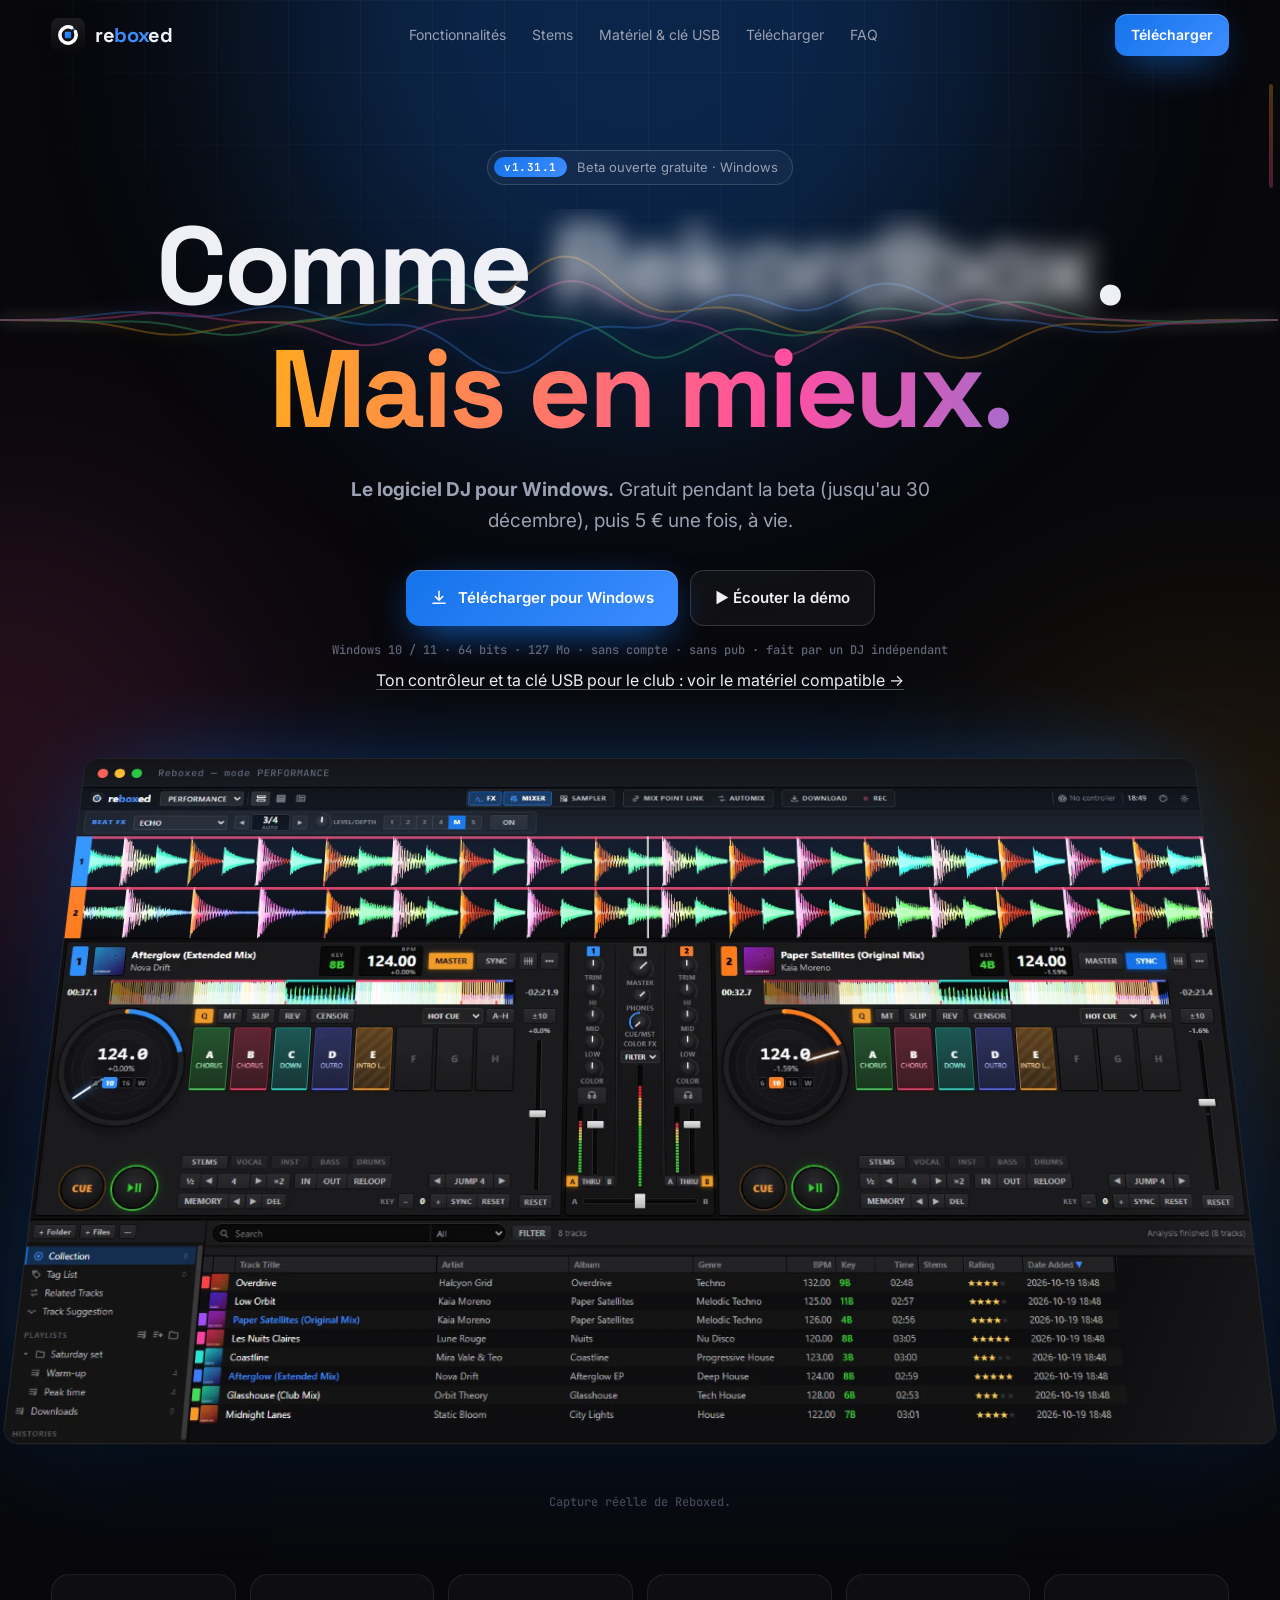
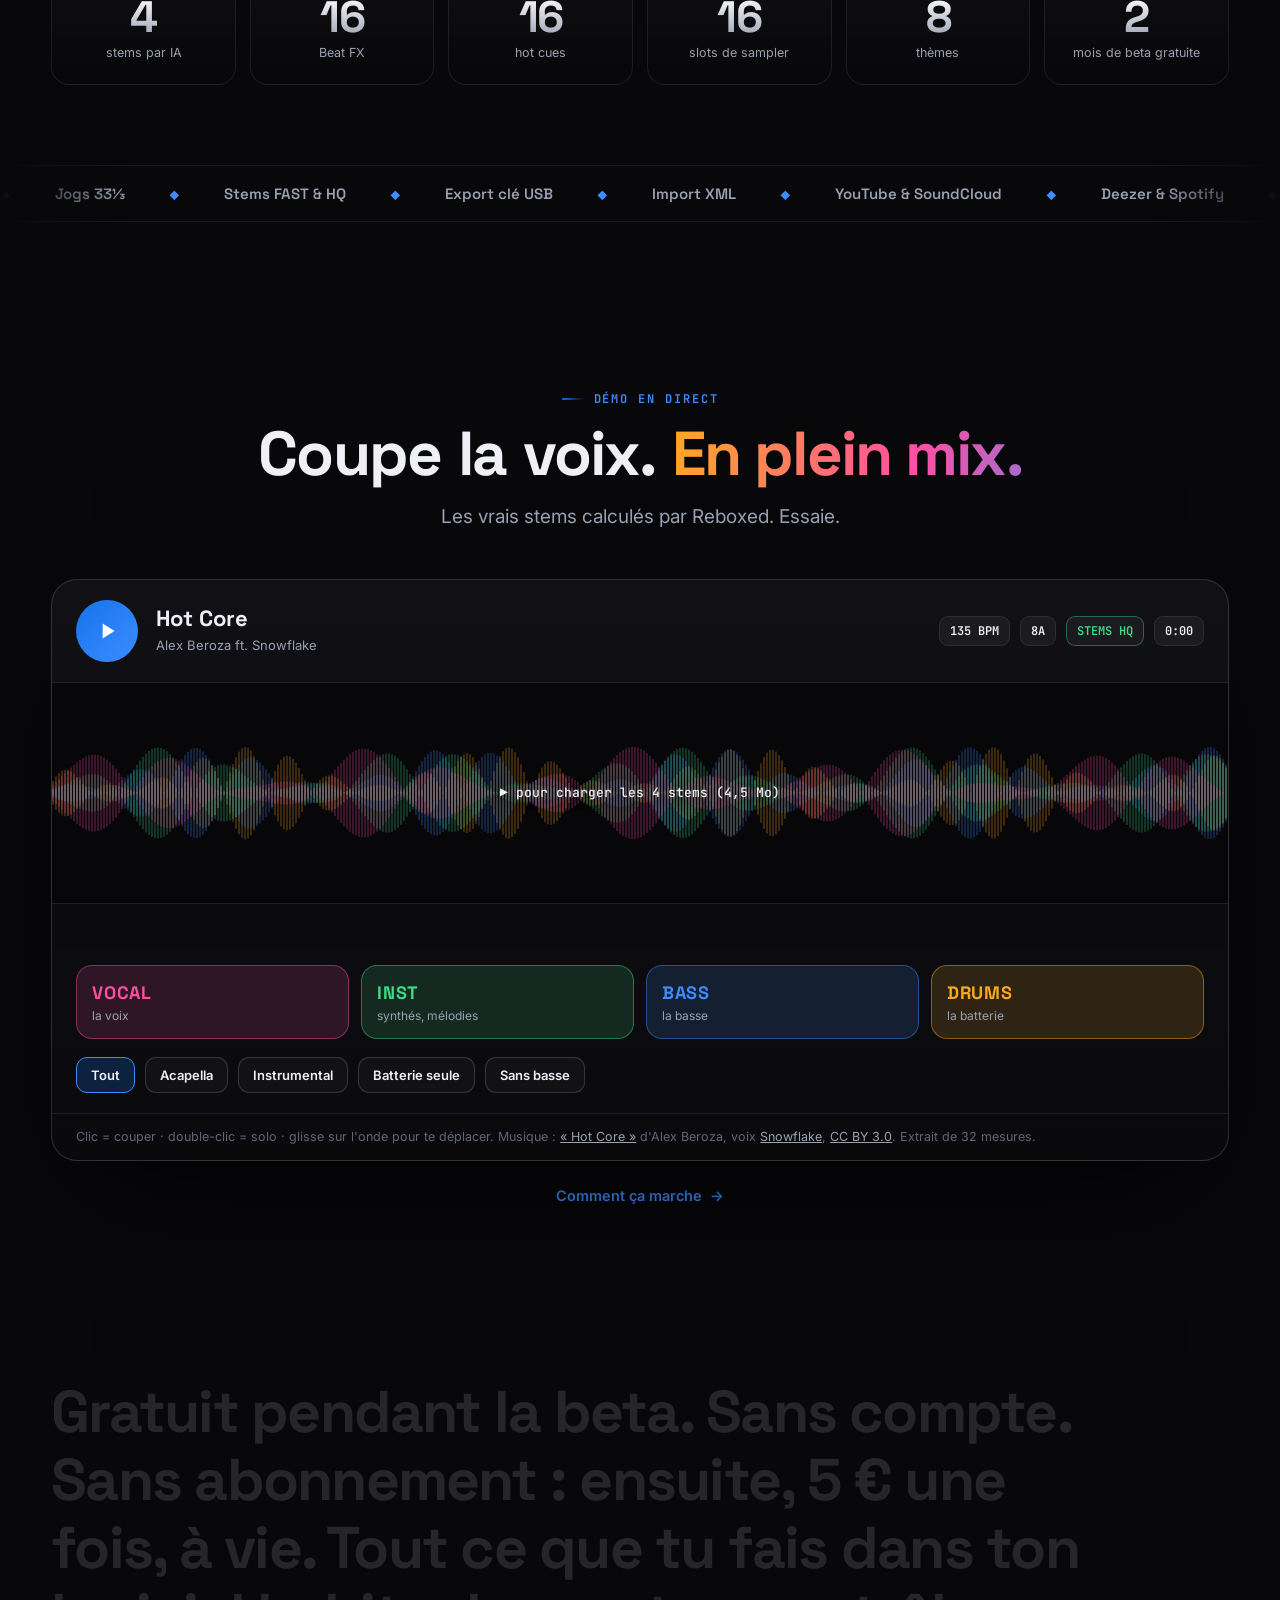
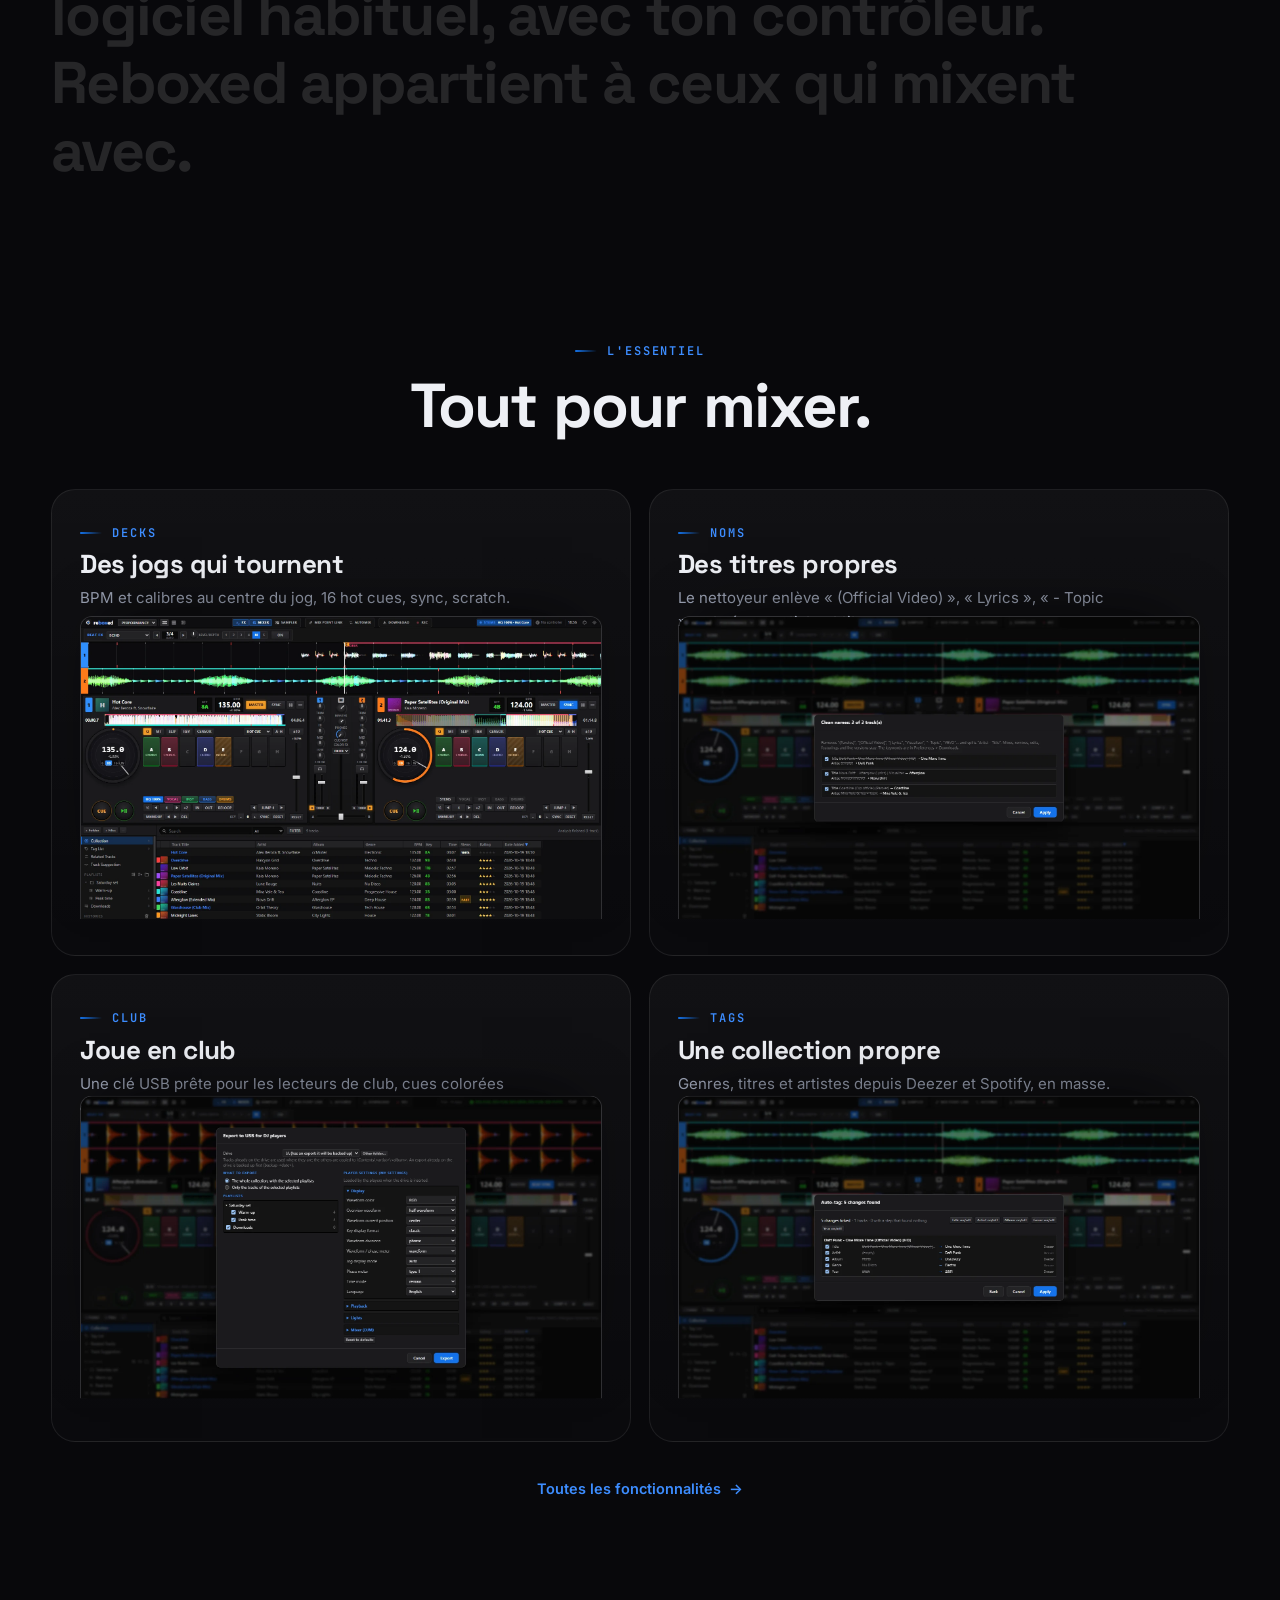
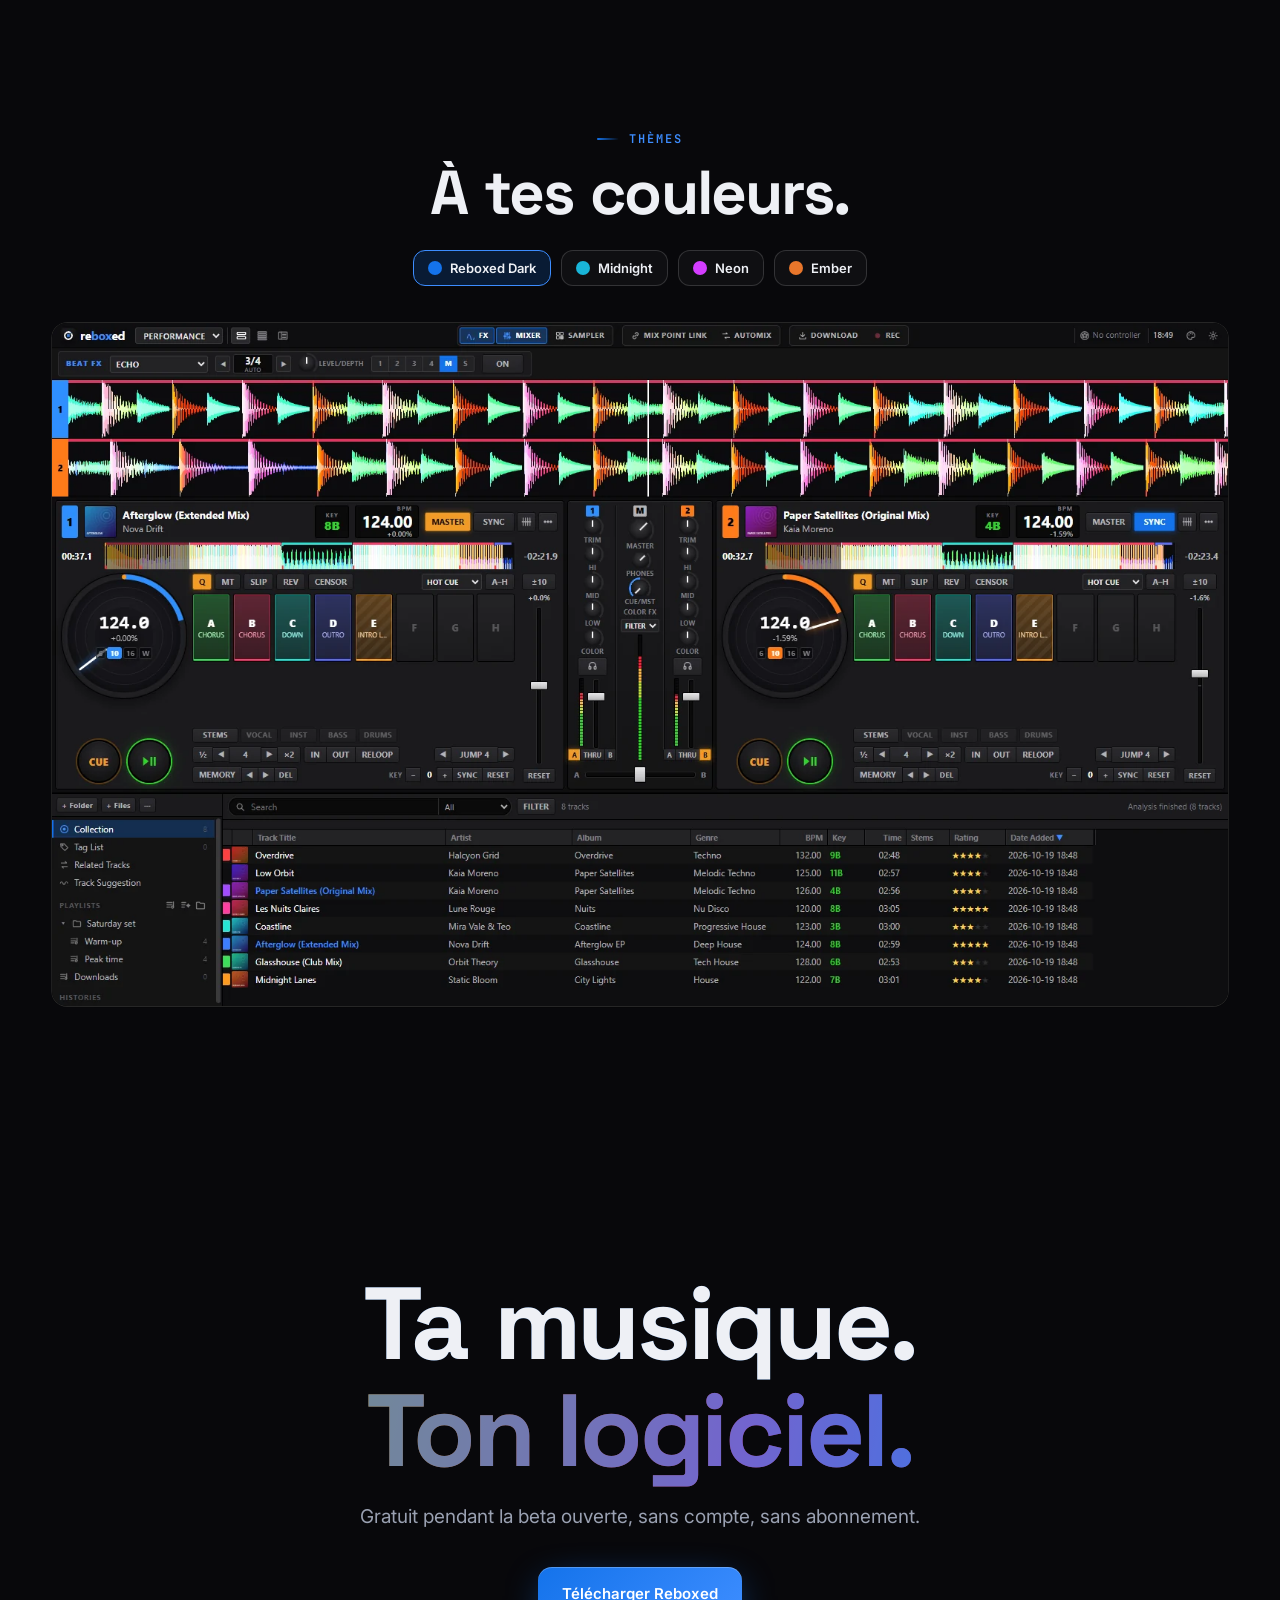
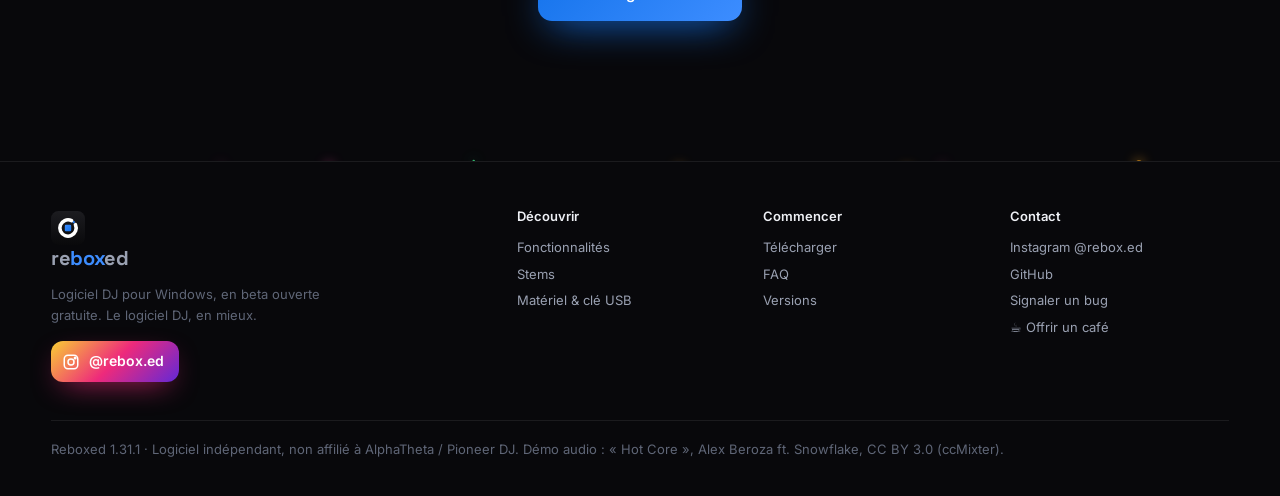
==== commit 8e5ba466: "Site: Reboxed 1.31.1 (?v=56)" ====
--- a/index.html
+++ b/index.html
@@ -13,7 +13,7 @@
 <link rel="preload" as="image" href="assets/shots/01-performance.webp" fetchpriority="high">
 <link rel="preconnect" href="https://fonts.googleapis.com"><link rel="preconnect" href="https://fonts.gstatic.com" crossorigin>
 <link href="https://fonts.googleapis.com/css2?family=Inter:wght@400;500;600;700;800&family=Space+Grotesk:wght@500;600;700&family=JetBrains+Mono:wght@400;600&display=swap" rel="stylesheet">
-<link rel="stylesheet" href="assets/site.css?v=55">
+<link rel="stylesheet" href="assets/site.css?v=56">
 </head>
 <body>
 <header class="hero">
@@ -110,7 +110,7 @@
     <a class="btn btn-primary magnetic" data-download href="telecharger.html">Télécharger Reboxed</a>
   </div>
 </section>
-<script src="assets/site.js?v=55"></script>
-<script src="assets/stems-player.js?v=55"></script>
+<script src="assets/site.js?v=56"></script>
+<script src="assets/stems-player.js?v=56"></script>
 </body>
 </html>
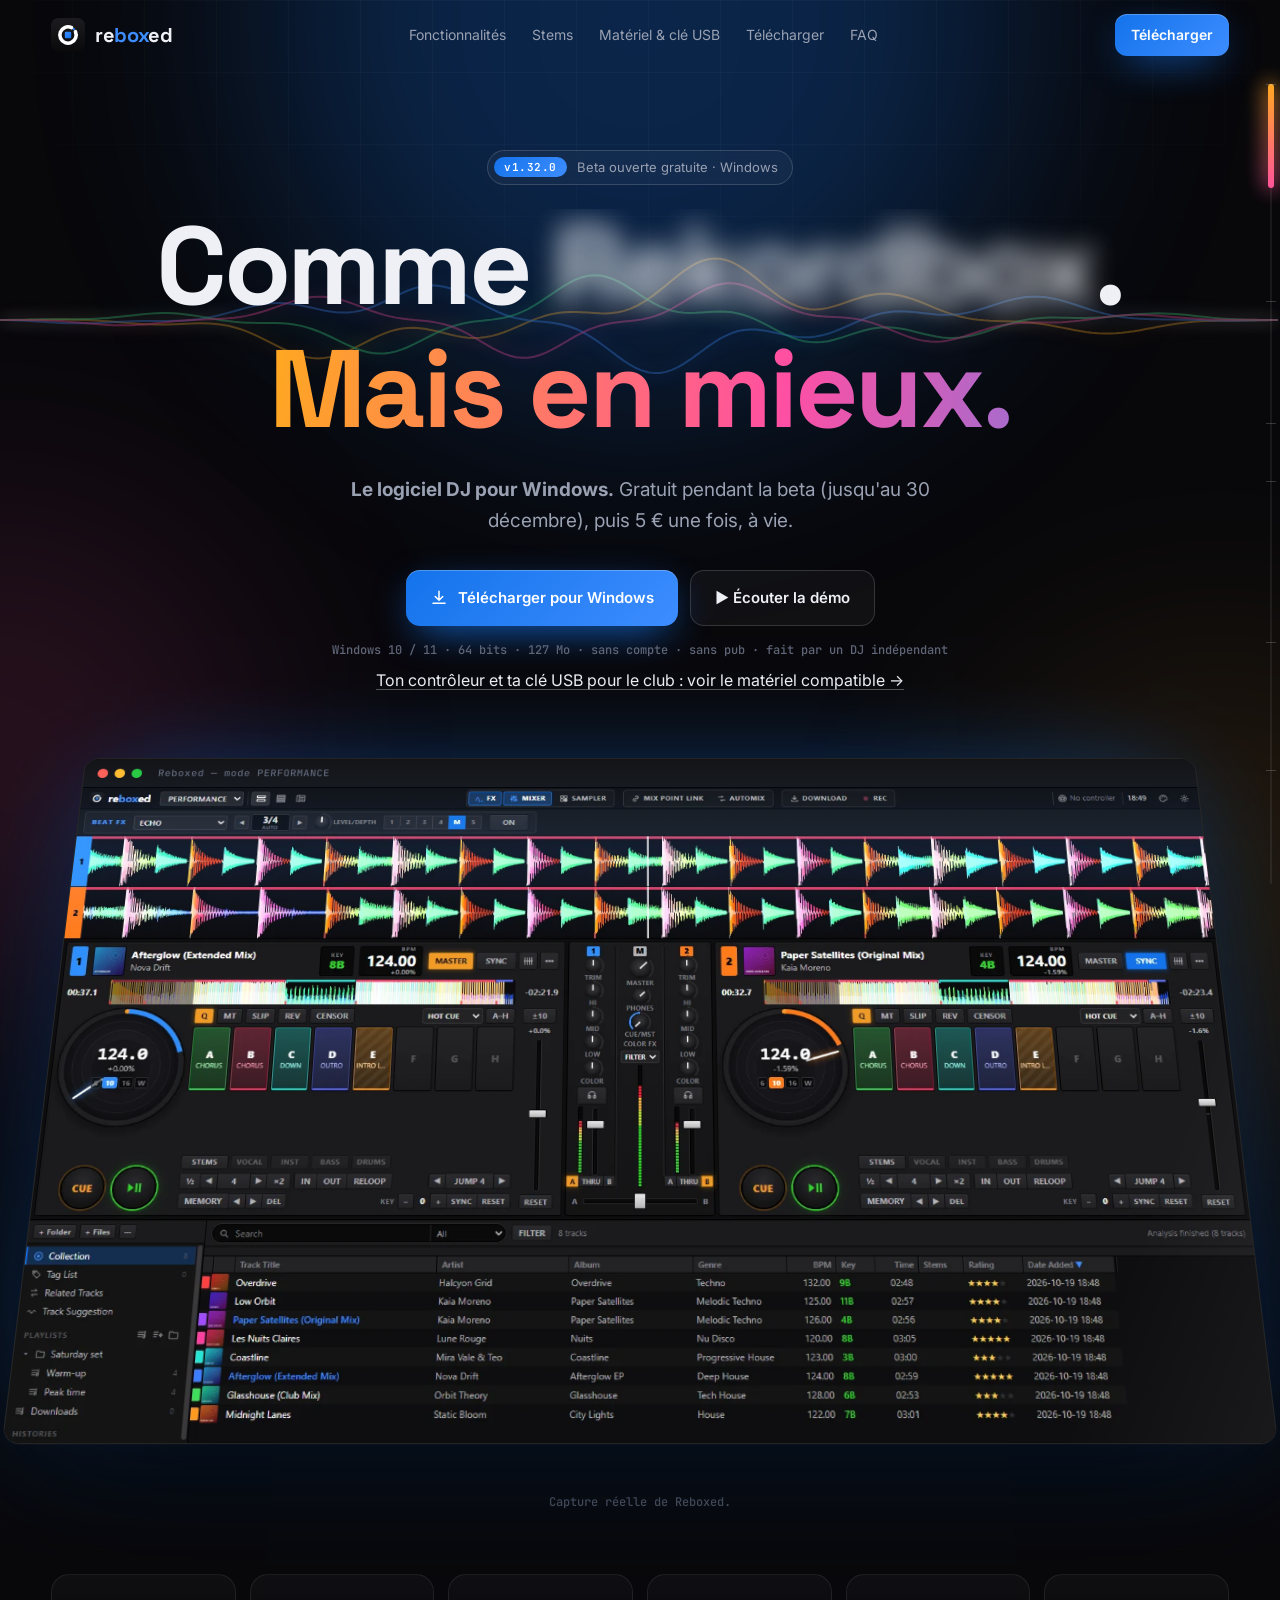
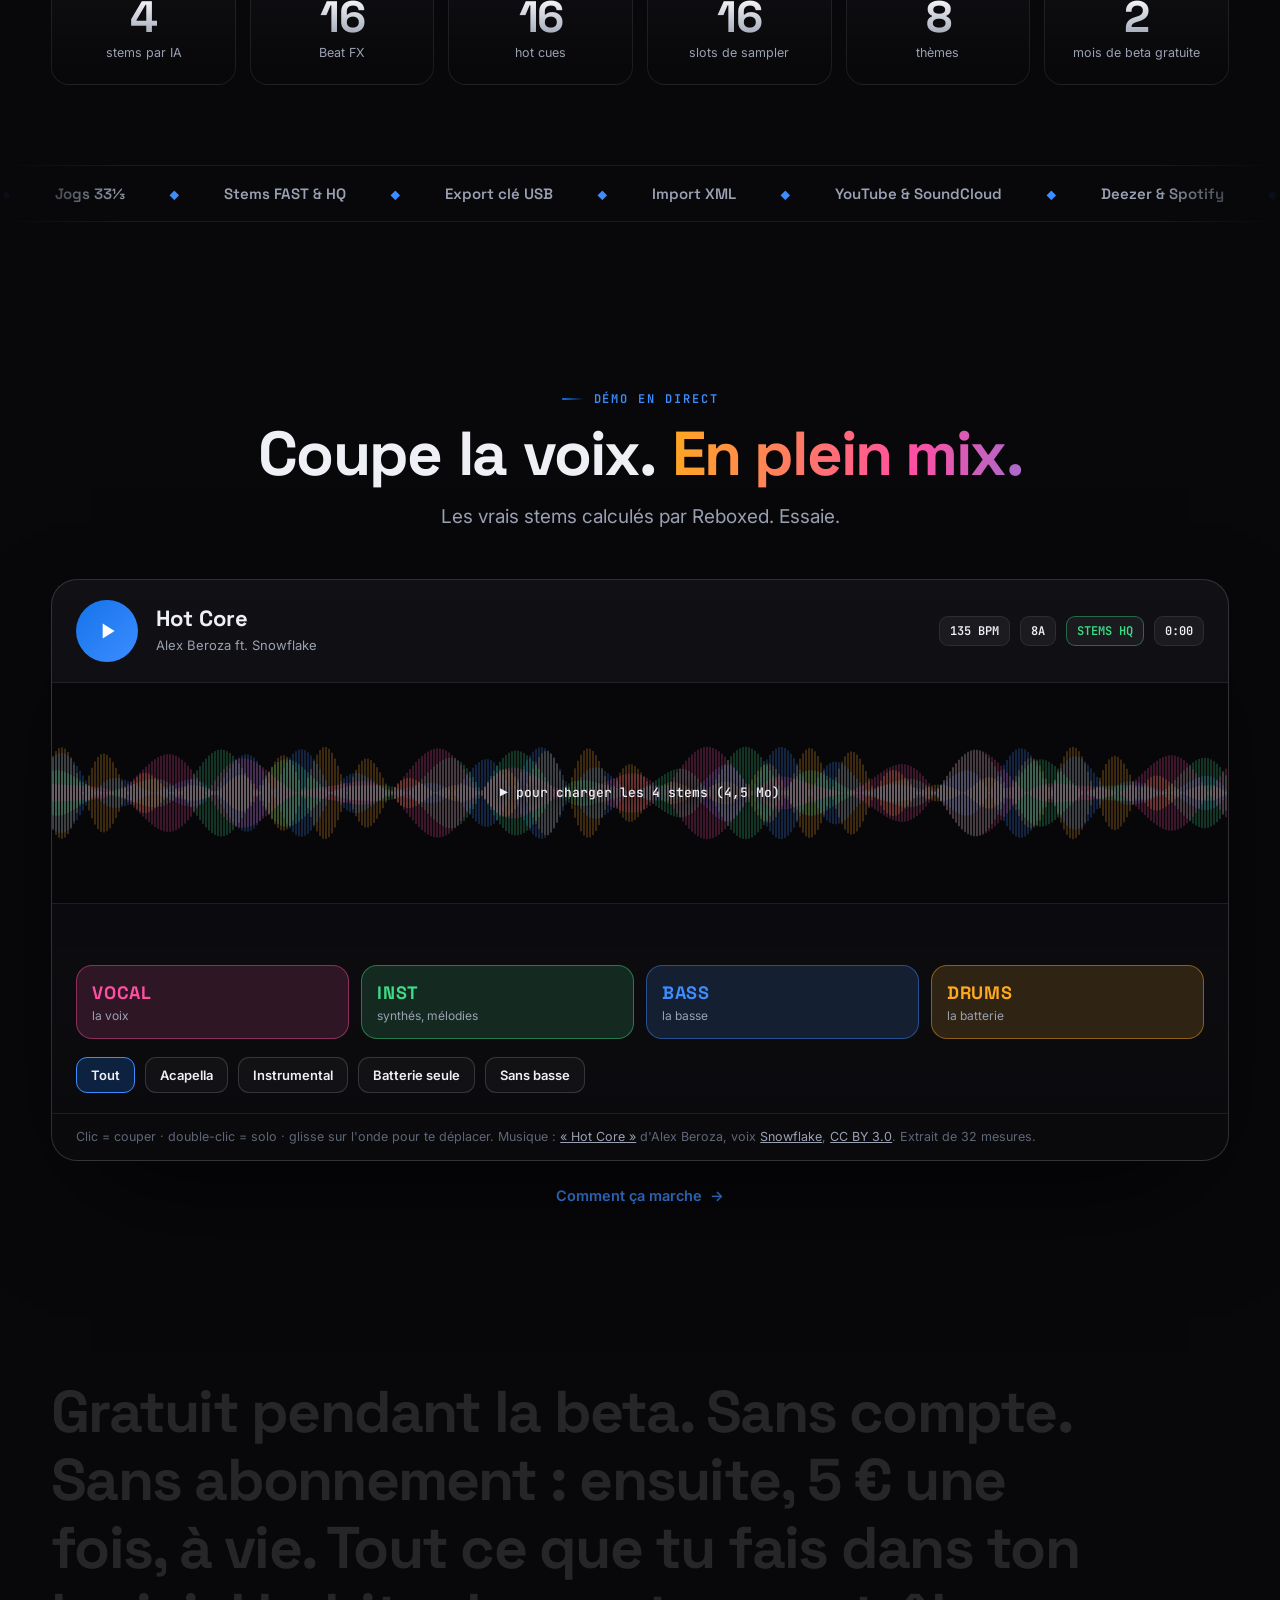
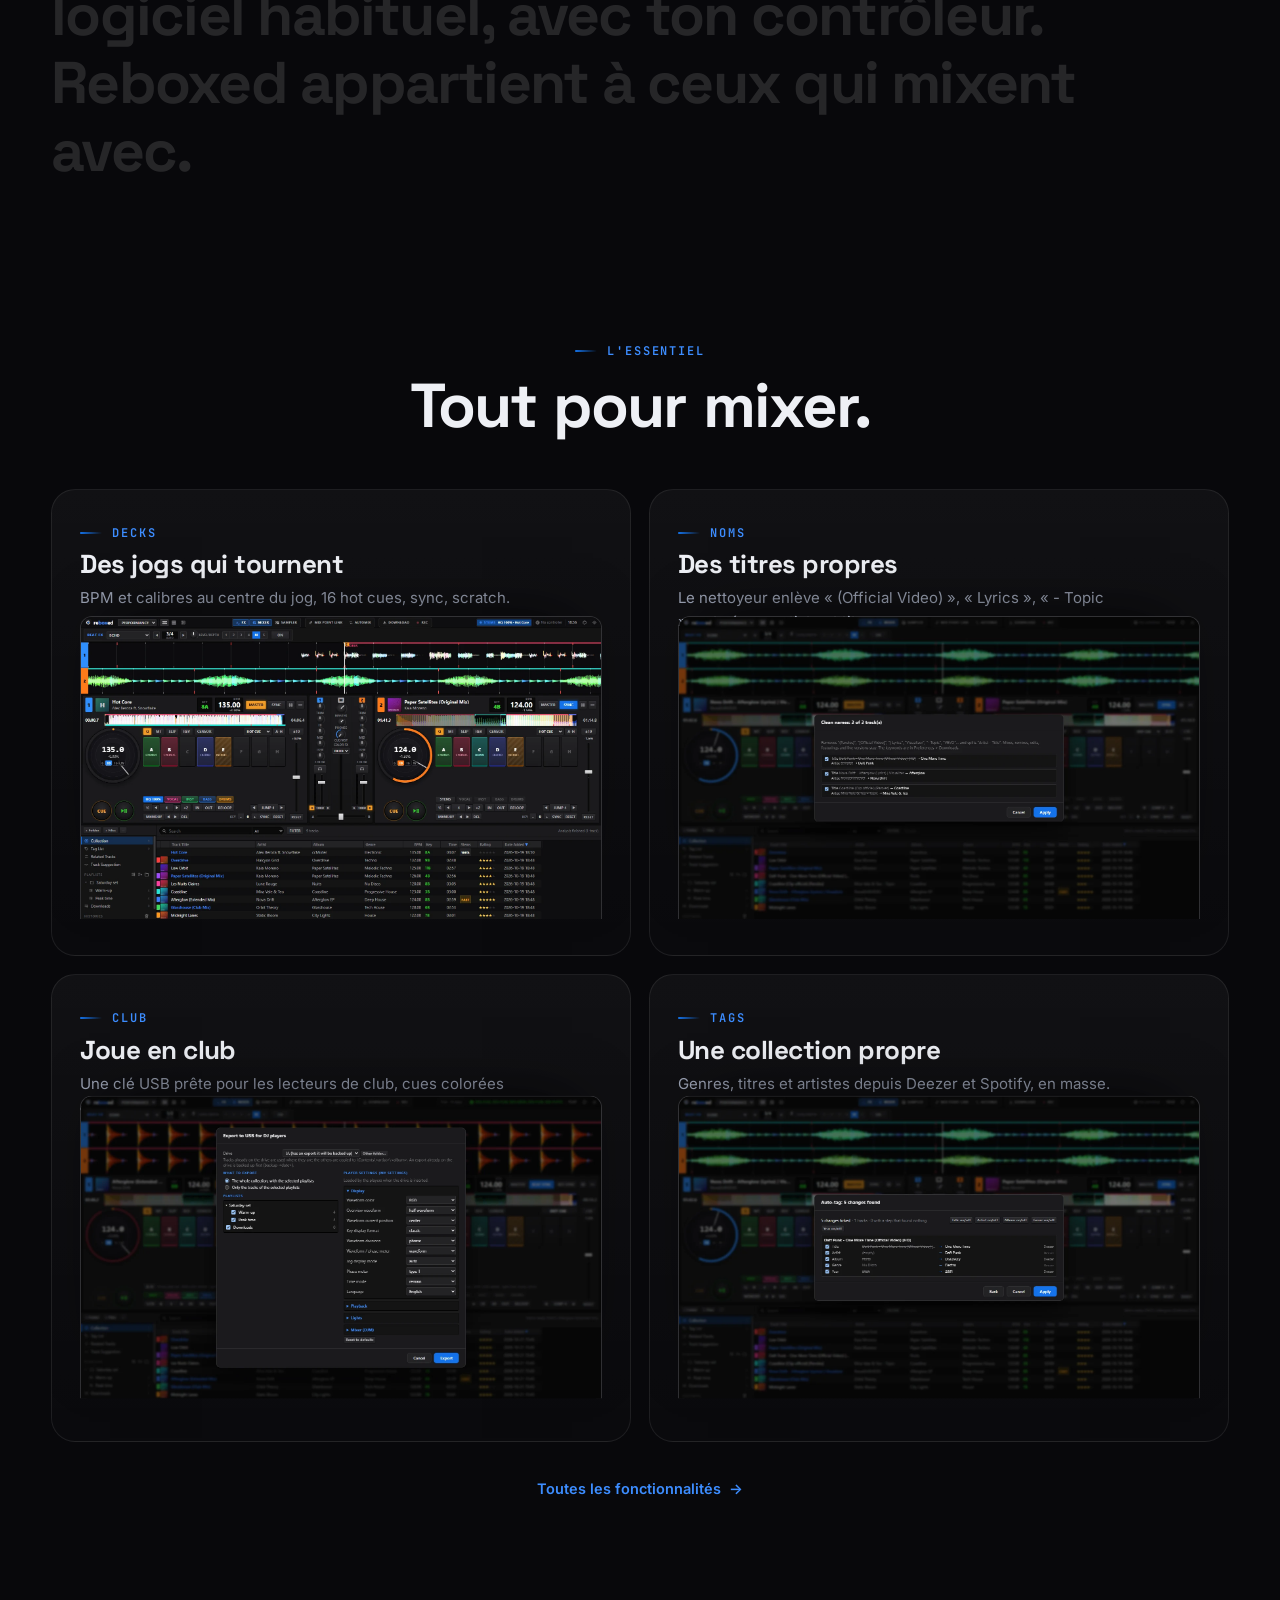
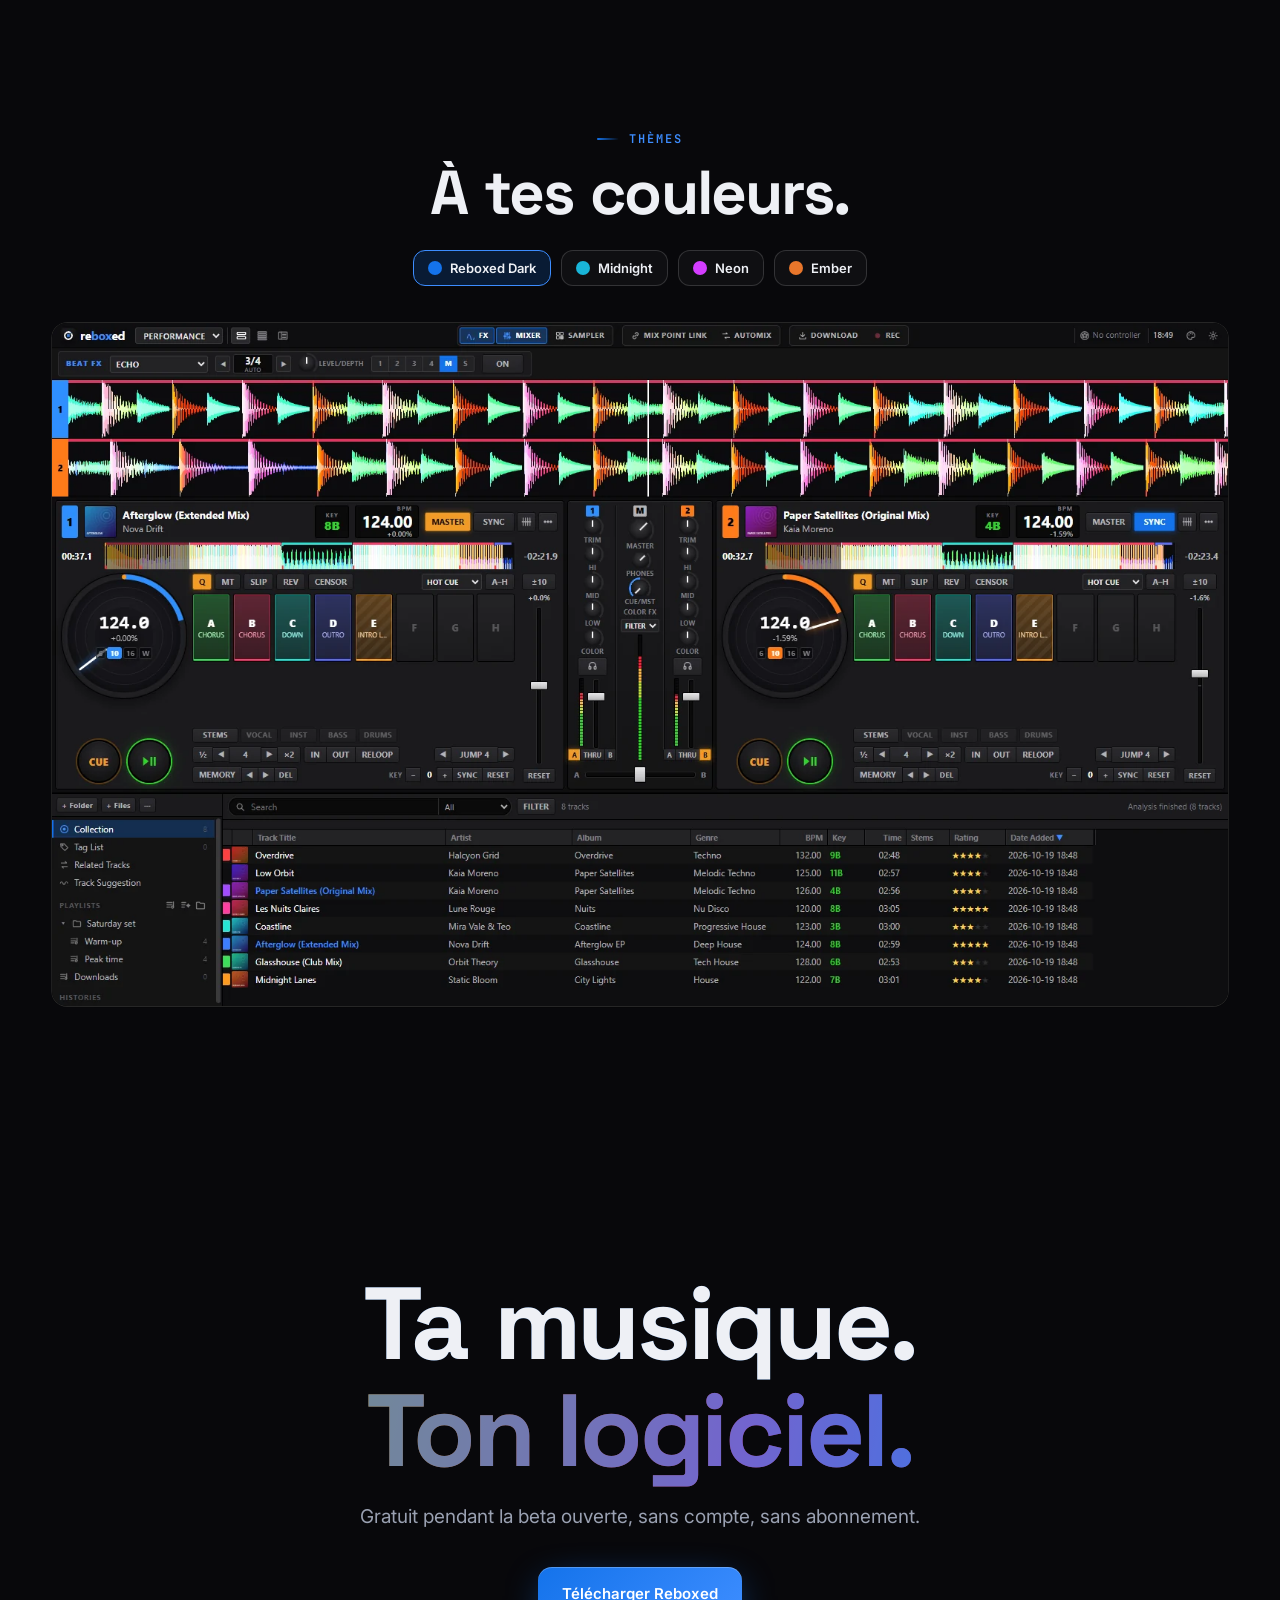
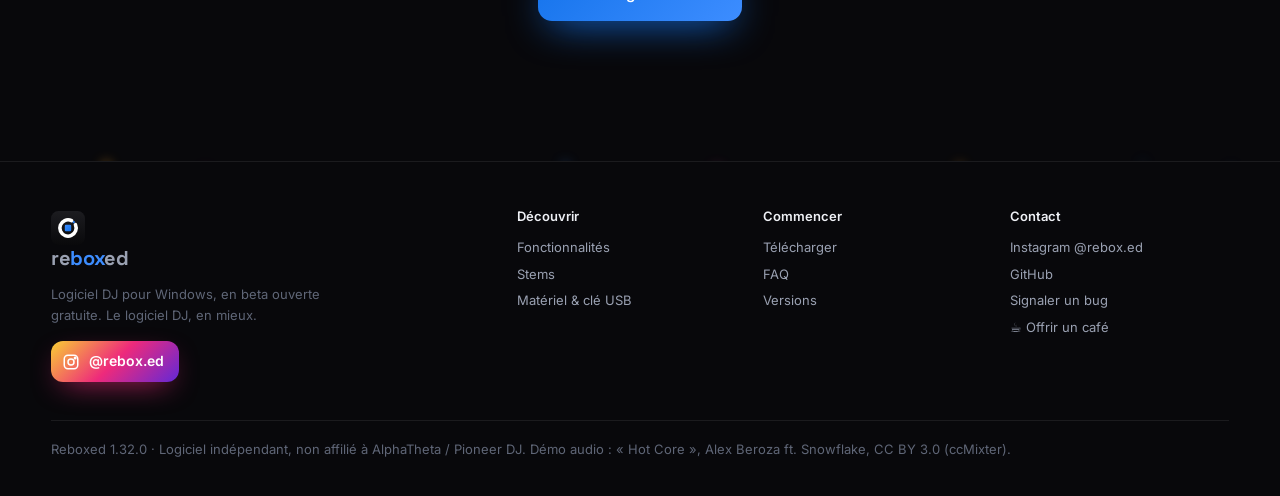
==== commit 3267e30c: "Site: Reboxed 1.32.0 (?v=57)" ====
--- a/index.html
+++ b/index.html
@@ -13,7 +13,7 @@
 <link rel="preload" as="image" href="assets/shots/01-performance.webp" fetchpriority="high">
 <link rel="preconnect" href="https://fonts.googleapis.com"><link rel="preconnect" href="https://fonts.gstatic.com" crossorigin>
 <link href="https://fonts.googleapis.com/css2?family=Inter:wght@400;500;600;700;800&family=Space+Grotesk:wght@500;600;700&family=JetBrains+Mono:wght@400;600&display=swap" rel="stylesheet">
-<link rel="stylesheet" href="assets/site.css?v=56">
+<link rel="stylesheet" href="assets/site.css?v=57">
 </head>
 <body>
 <header class="hero">
@@ -110,7 +110,7 @@
     <a class="btn btn-primary magnetic" data-download href="telecharger.html">Télécharger Reboxed</a>
   </div>
 </section>
-<script src="assets/site.js?v=56"></script>
-<script src="assets/stems-player.js?v=56"></script>
+<script src="assets/site.js?v=57"></script>
+<script src="assets/stems-player.js?v=57"></script>
 </body>
 </html>
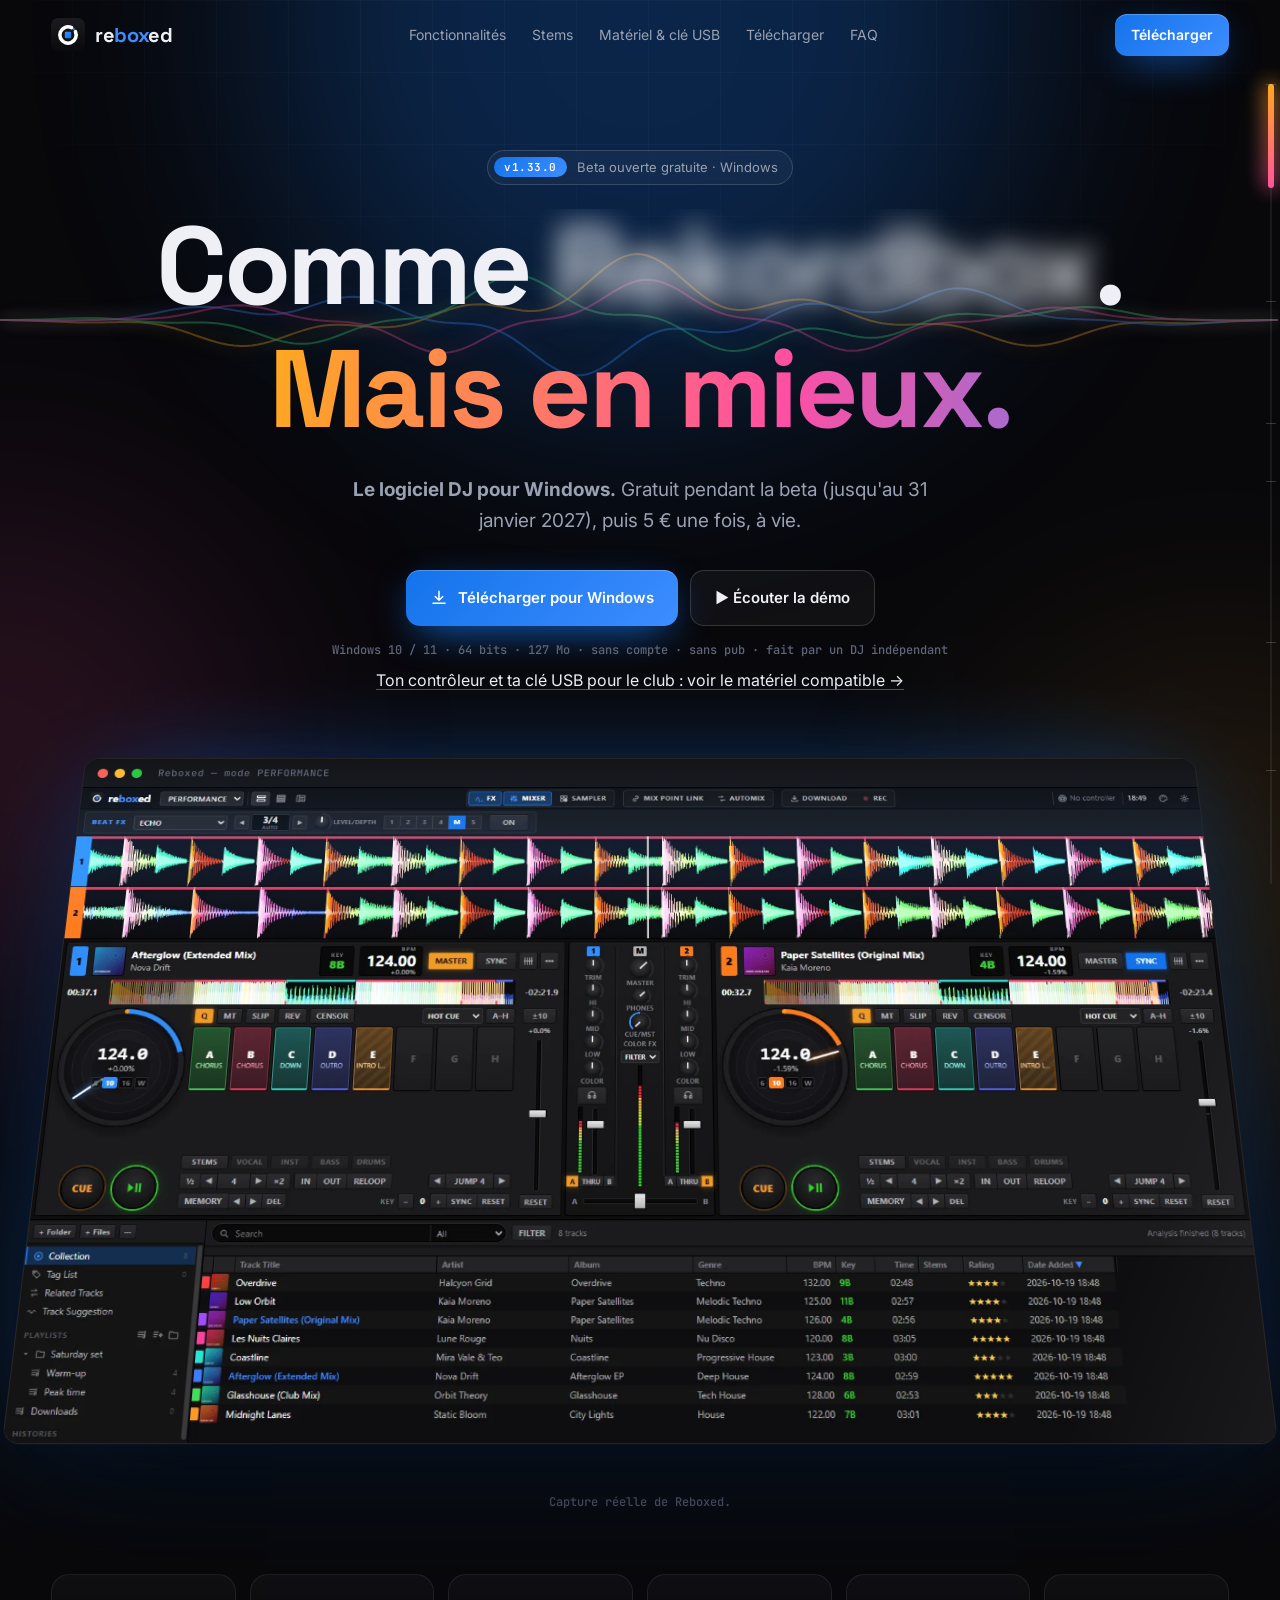
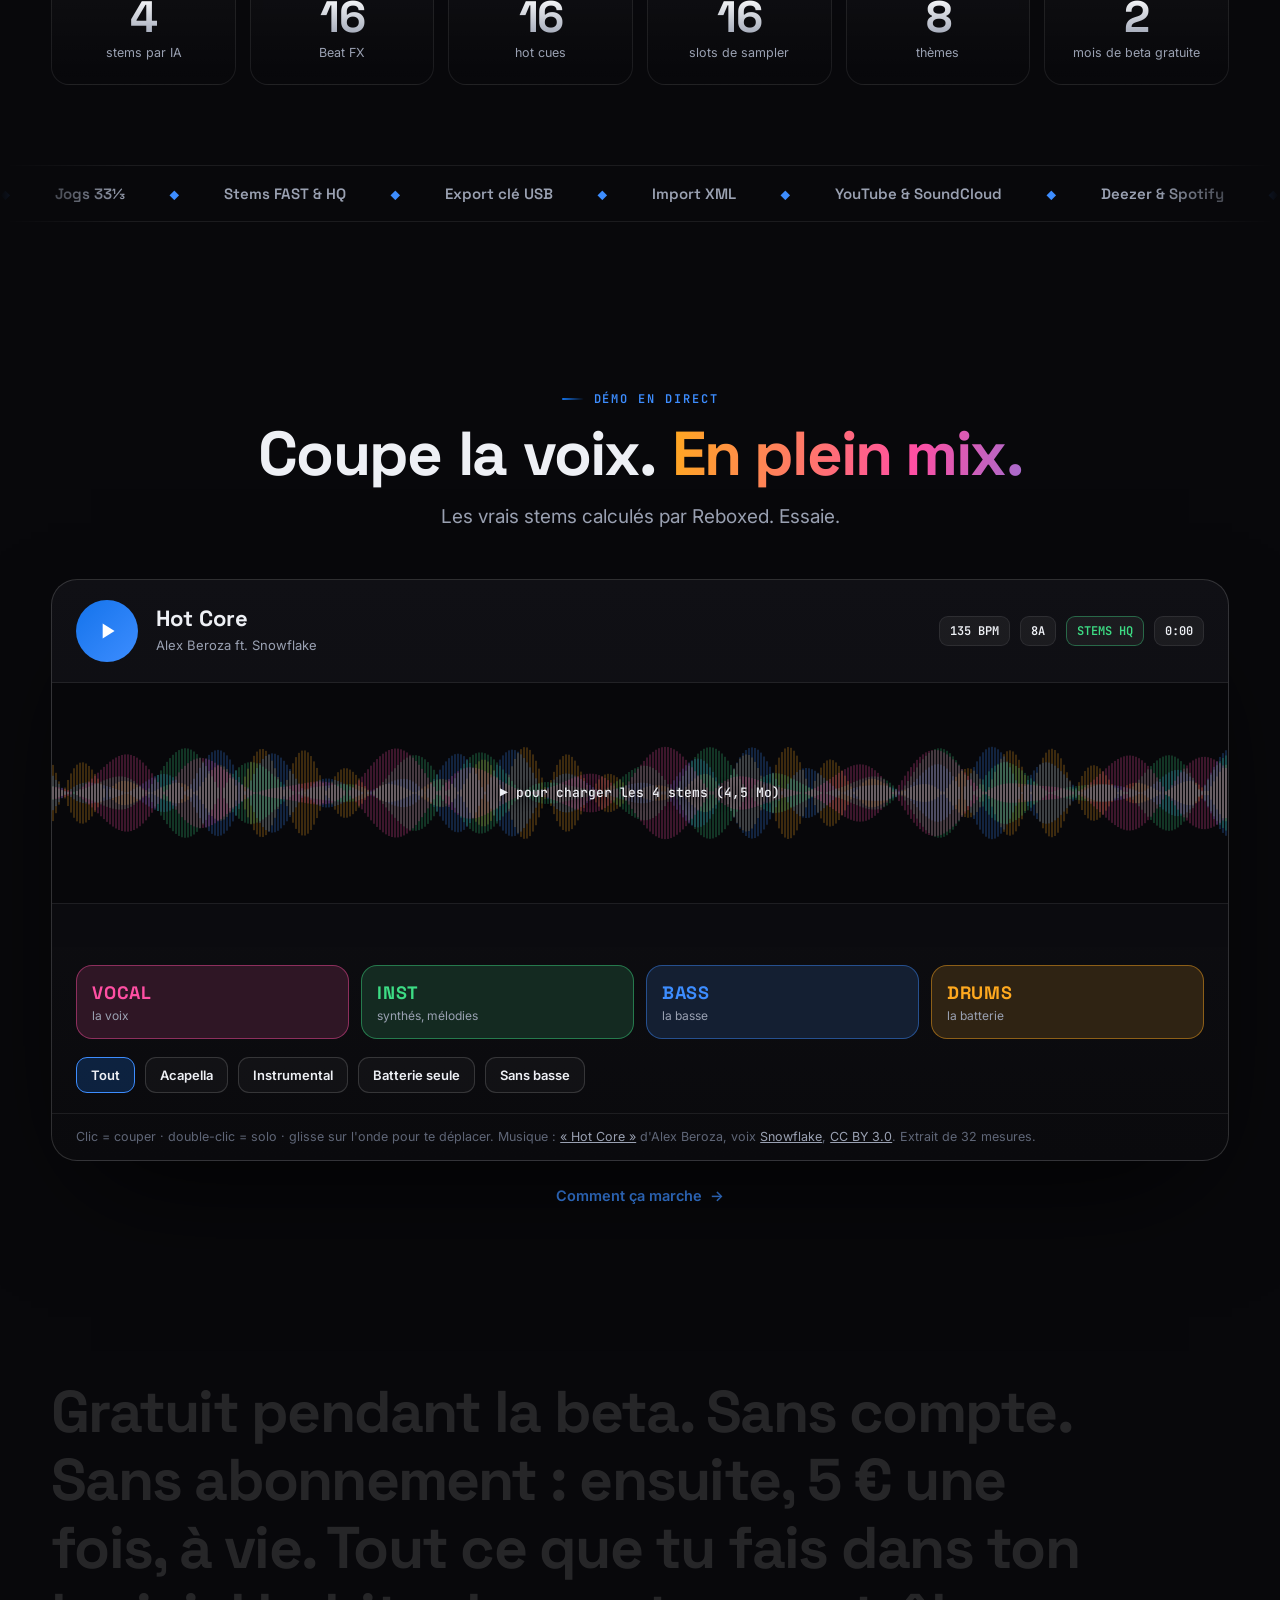
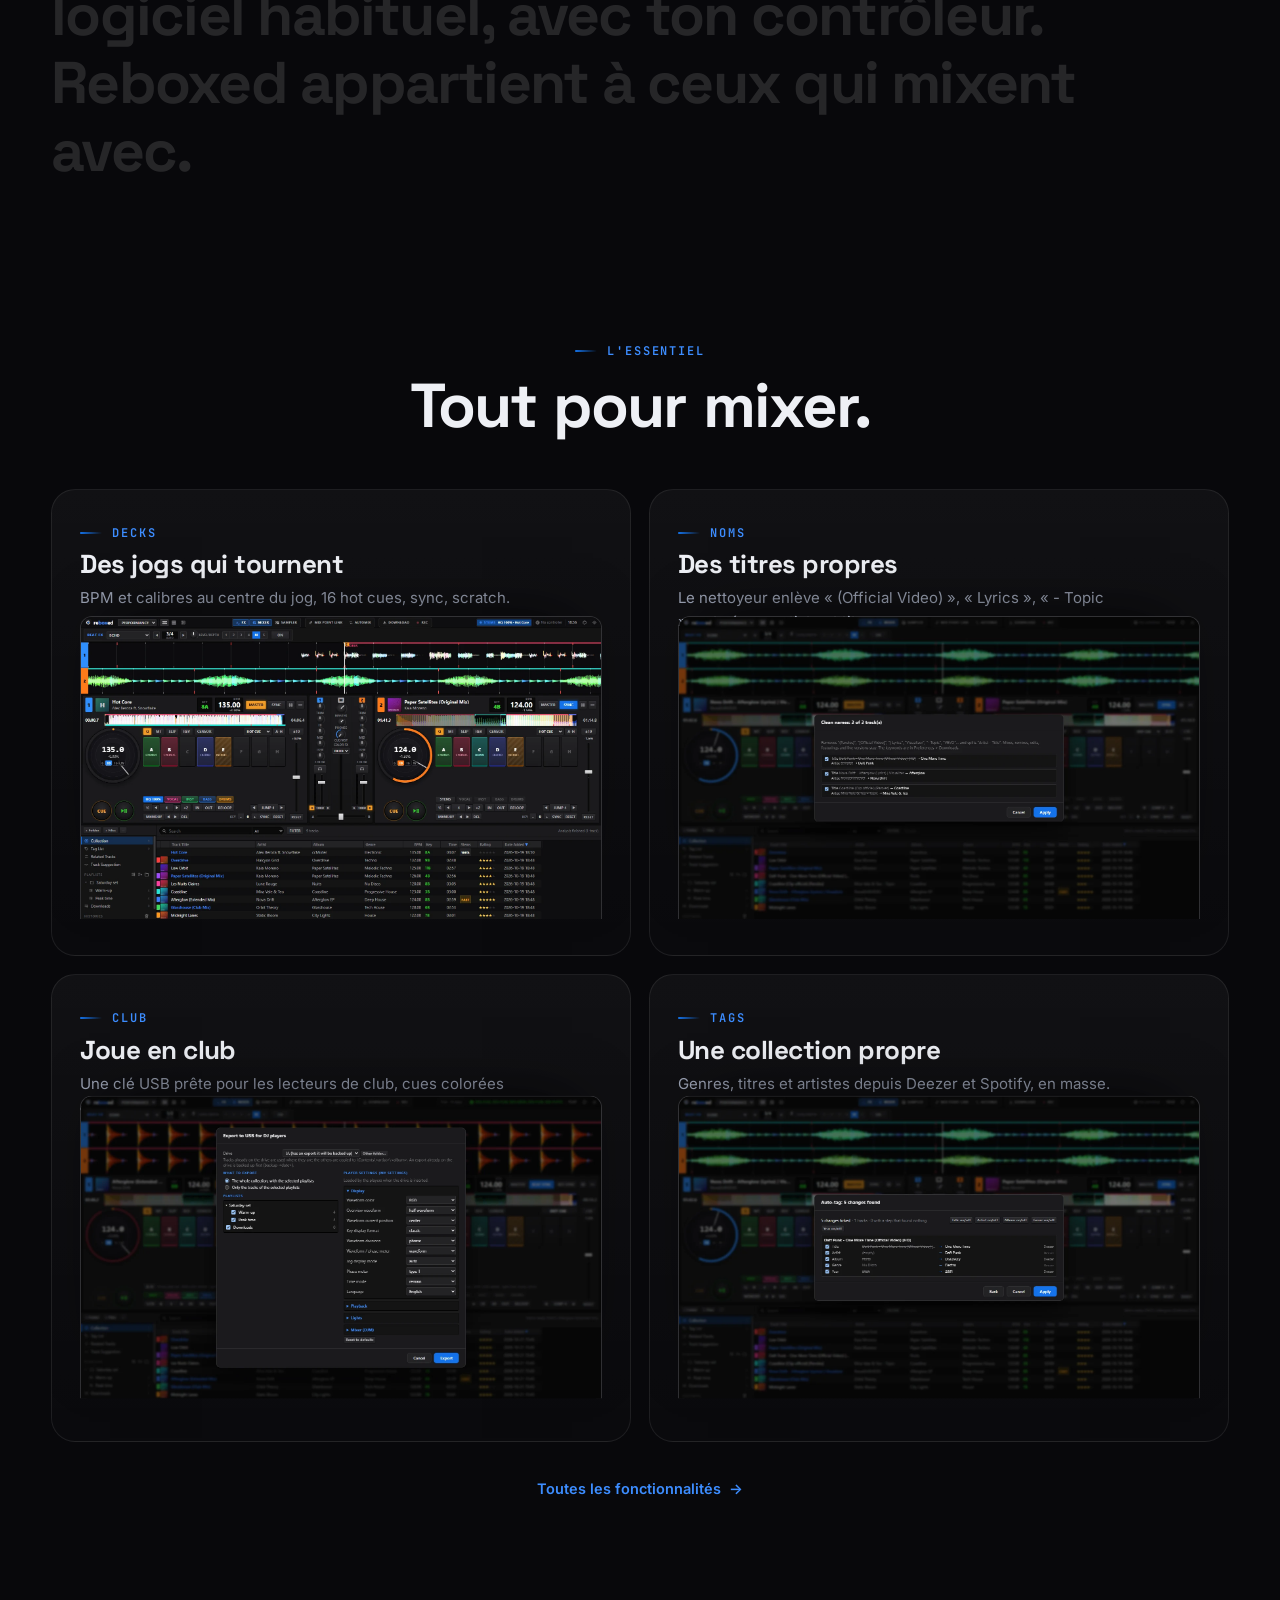
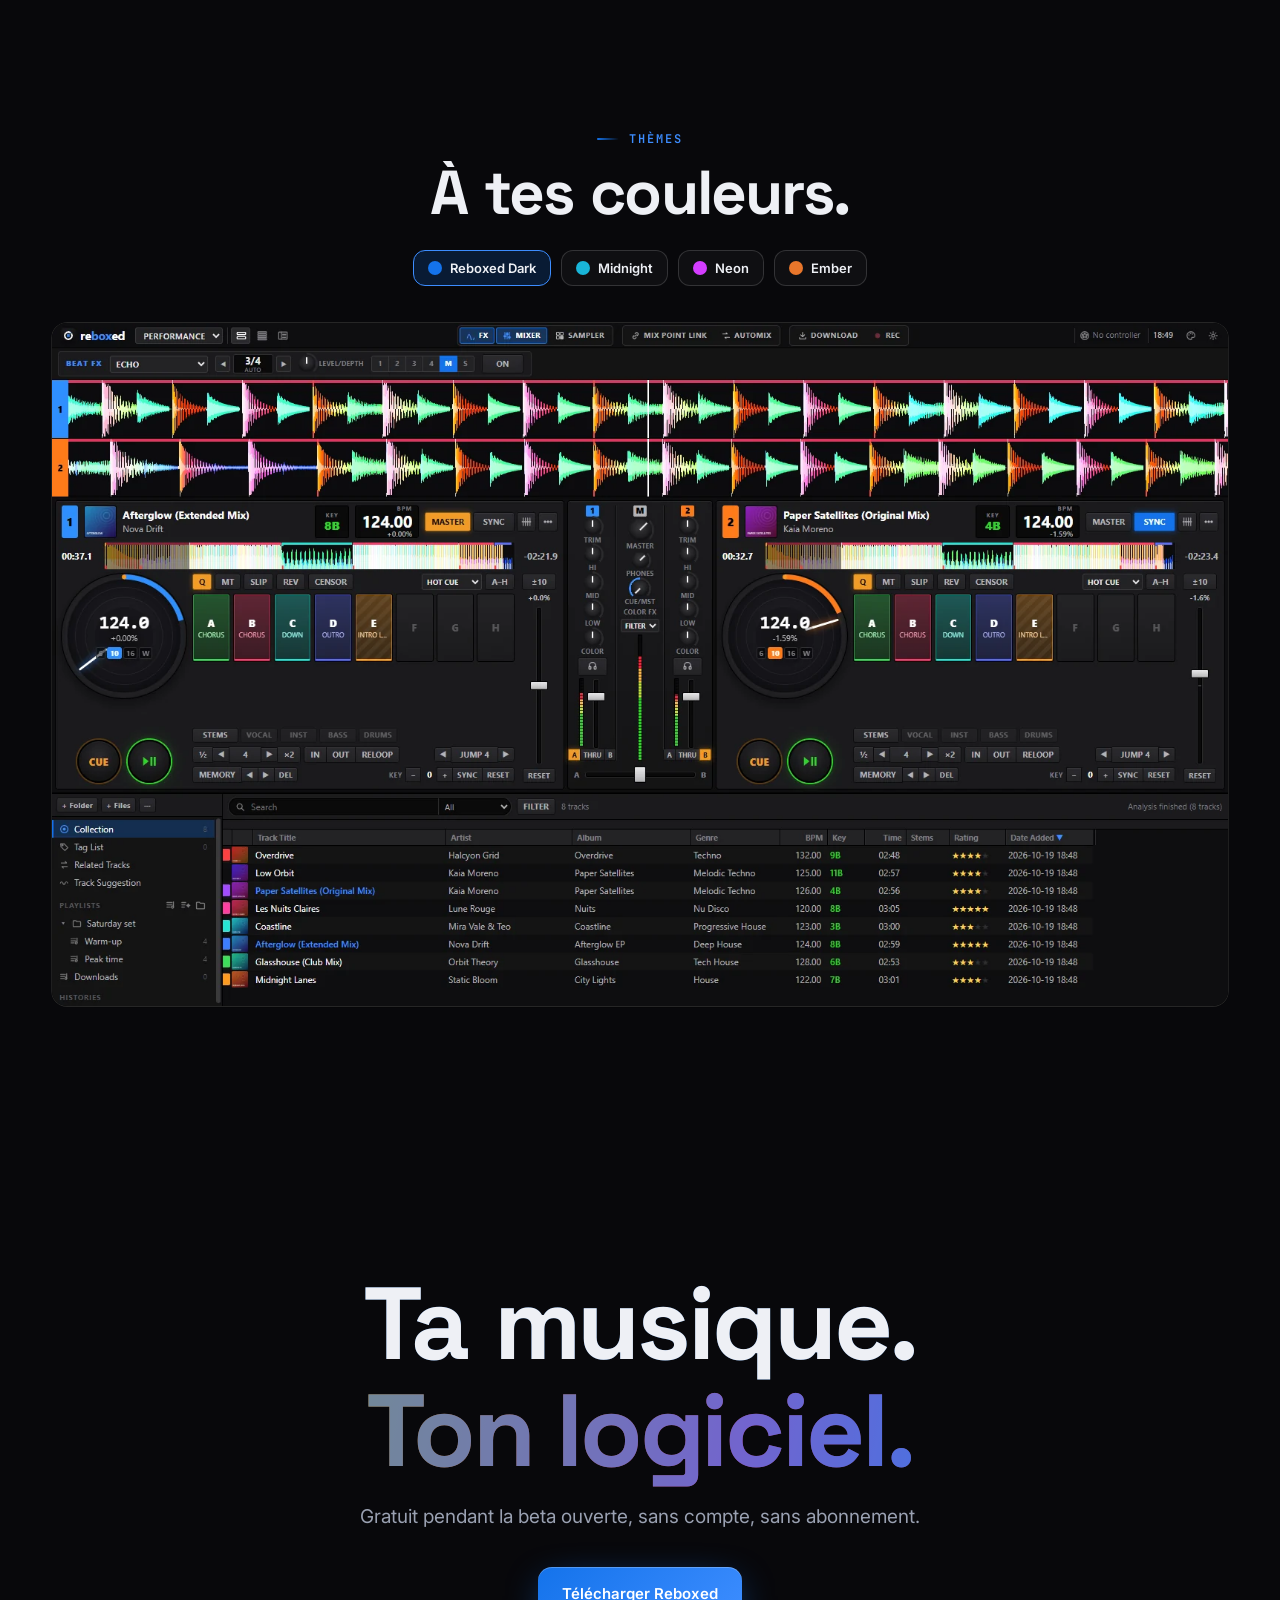
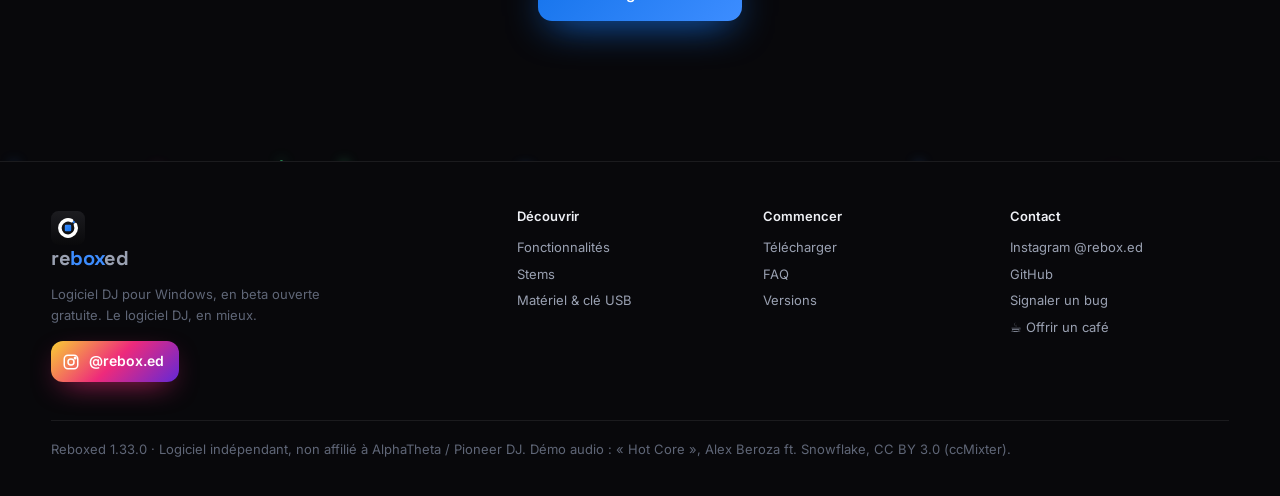
==== commit d3011469: "Site: Reboxed 1.33.0 (?v=58), open beta until 31 January 2027 (texts + app-config betaEndsAt)" ====
--- a/index.html
+++ b/index.html
@@ -13,7 +13,7 @@
 <link rel="preload" as="image" href="assets/shots/01-performance.webp" fetchpriority="high">
 <link rel="preconnect" href="https://fonts.googleapis.com"><link rel="preconnect" href="https://fonts.gstatic.com" crossorigin>
 <link href="https://fonts.googleapis.com/css2?family=Inter:wght@400;500;600;700;800&family=Space+Grotesk:wght@500;600;700&family=JetBrains+Mono:wght@400;600&display=swap" rel="stylesheet">
-<link rel="stylesheet" href="assets/site.css?v=57">
+<link rel="stylesheet" href="assets/site.css?v=58">
 </head>
 <body>
 <header class="hero">
@@ -21,7 +21,7 @@
   <div class="container" style="position:relative">
     <span class="pill"><b>v<span data-version></span></b> Beta ouverte gratuite · Windows</span>
     <h1><span class="line"><span>Comme <span class="blurred" aria-hidden="true">Rekordbox</span>.</span></span><span class="line"><span class="grad">Mais en mieux.</span></span></h1>
-    <p class="lead"><strong>Le logiciel DJ pour Windows.</strong> Gratuit pendant la beta (jusqu'au 30 décembre), puis 5 € une fois, à vie.</p>
+    <p class="lead"><strong>Le logiciel DJ pour Windows.</strong> Gratuit pendant la beta (jusqu'au 31 janvier 2027), puis 5 € une fois, à vie.</p>
     <div class="hero-ctas">
       <a class="btn btn-primary magnetic" data-download href="telecharger.html"><svg viewBox="0 0 24 24" fill="none" stroke="currentColor" stroke-width="2" stroke-linecap="round"><path d="M12 3v12m-5-5 5 5 5-5M4 19h16"/></svg>Télécharger pour Windows</a>
       <a class="btn btn-ghost magnetic" href="#demo" data-demo-play>▶ Écouter la démo</a>
@@ -110,7 +110,7 @@
     <a class="btn btn-primary magnetic" data-download href="telecharger.html">Télécharger Reboxed</a>
   </div>
 </section>
-<script src="assets/site.js?v=57"></script>
-<script src="assets/stems-player.js?v=57"></script>
+<script src="assets/site.js?v=58"></script>
+<script src="assets/stems-player.js?v=58"></script>
 </body>
 </html>
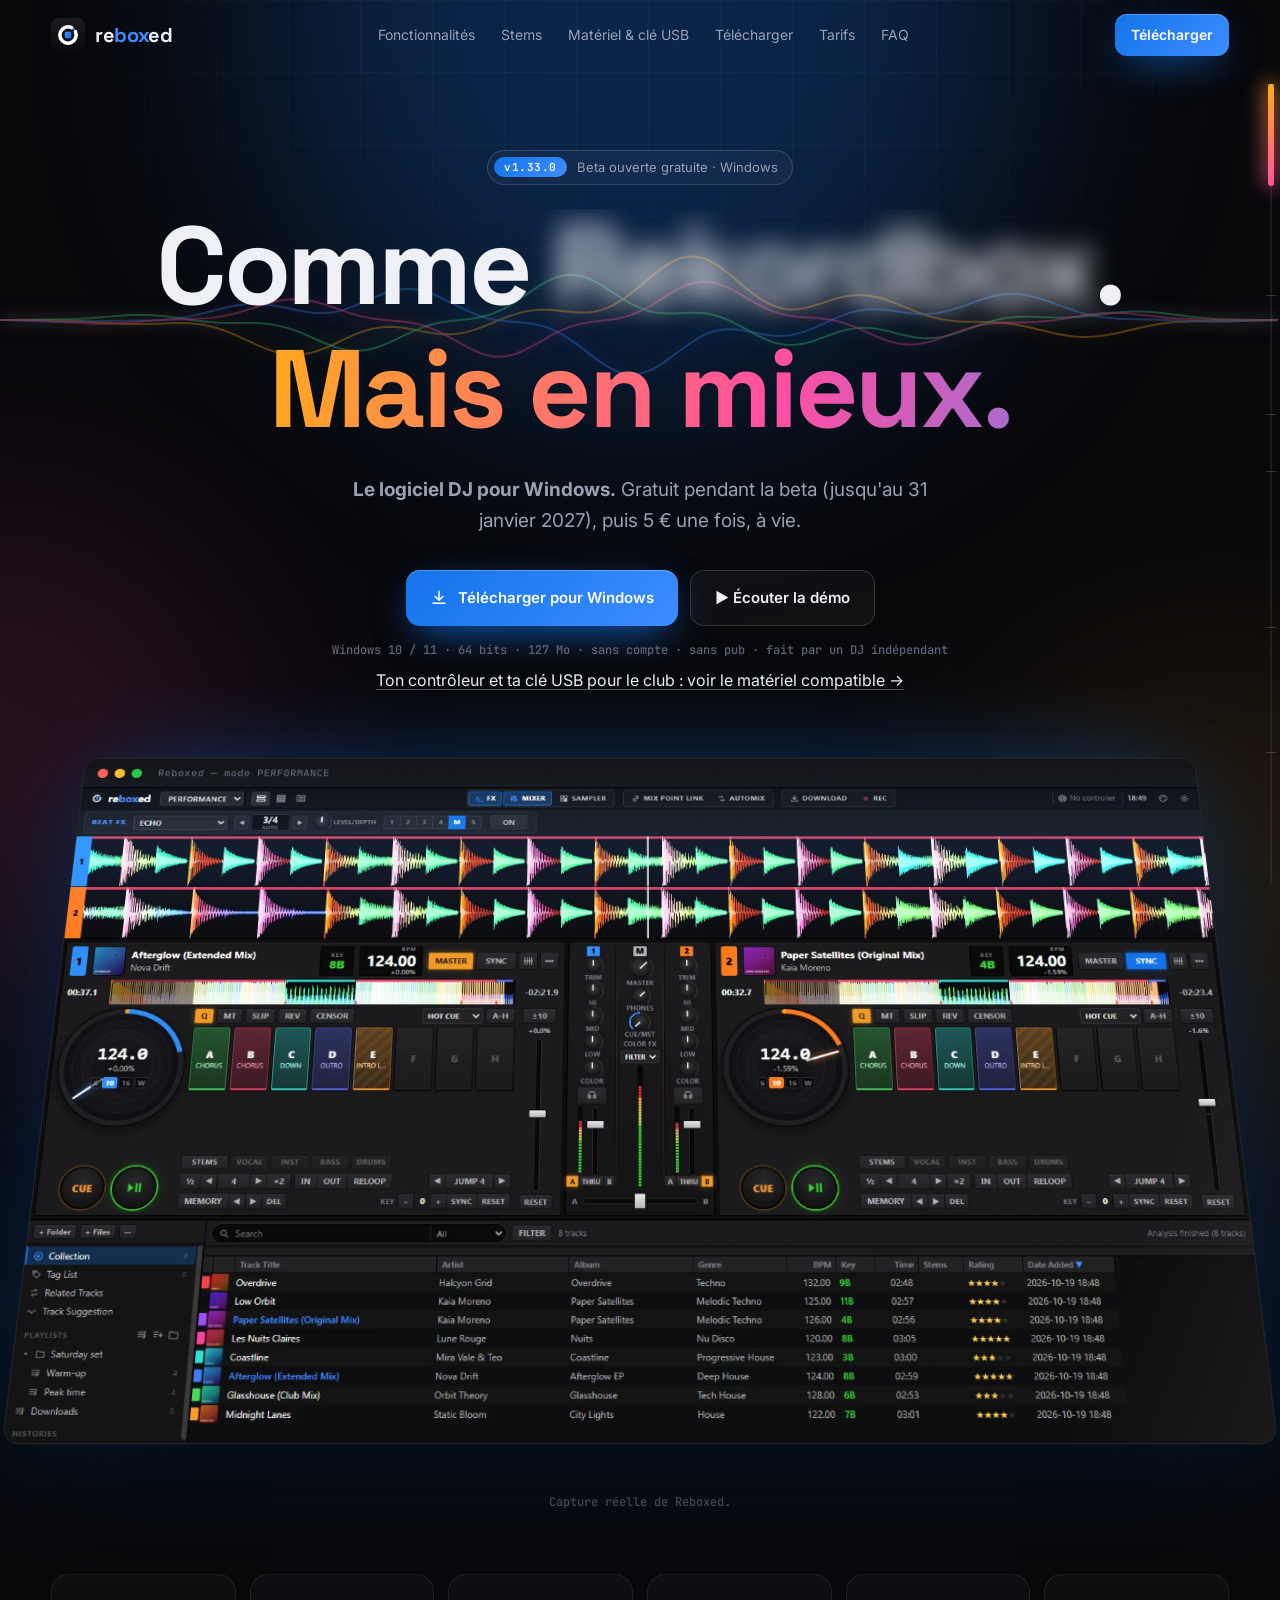
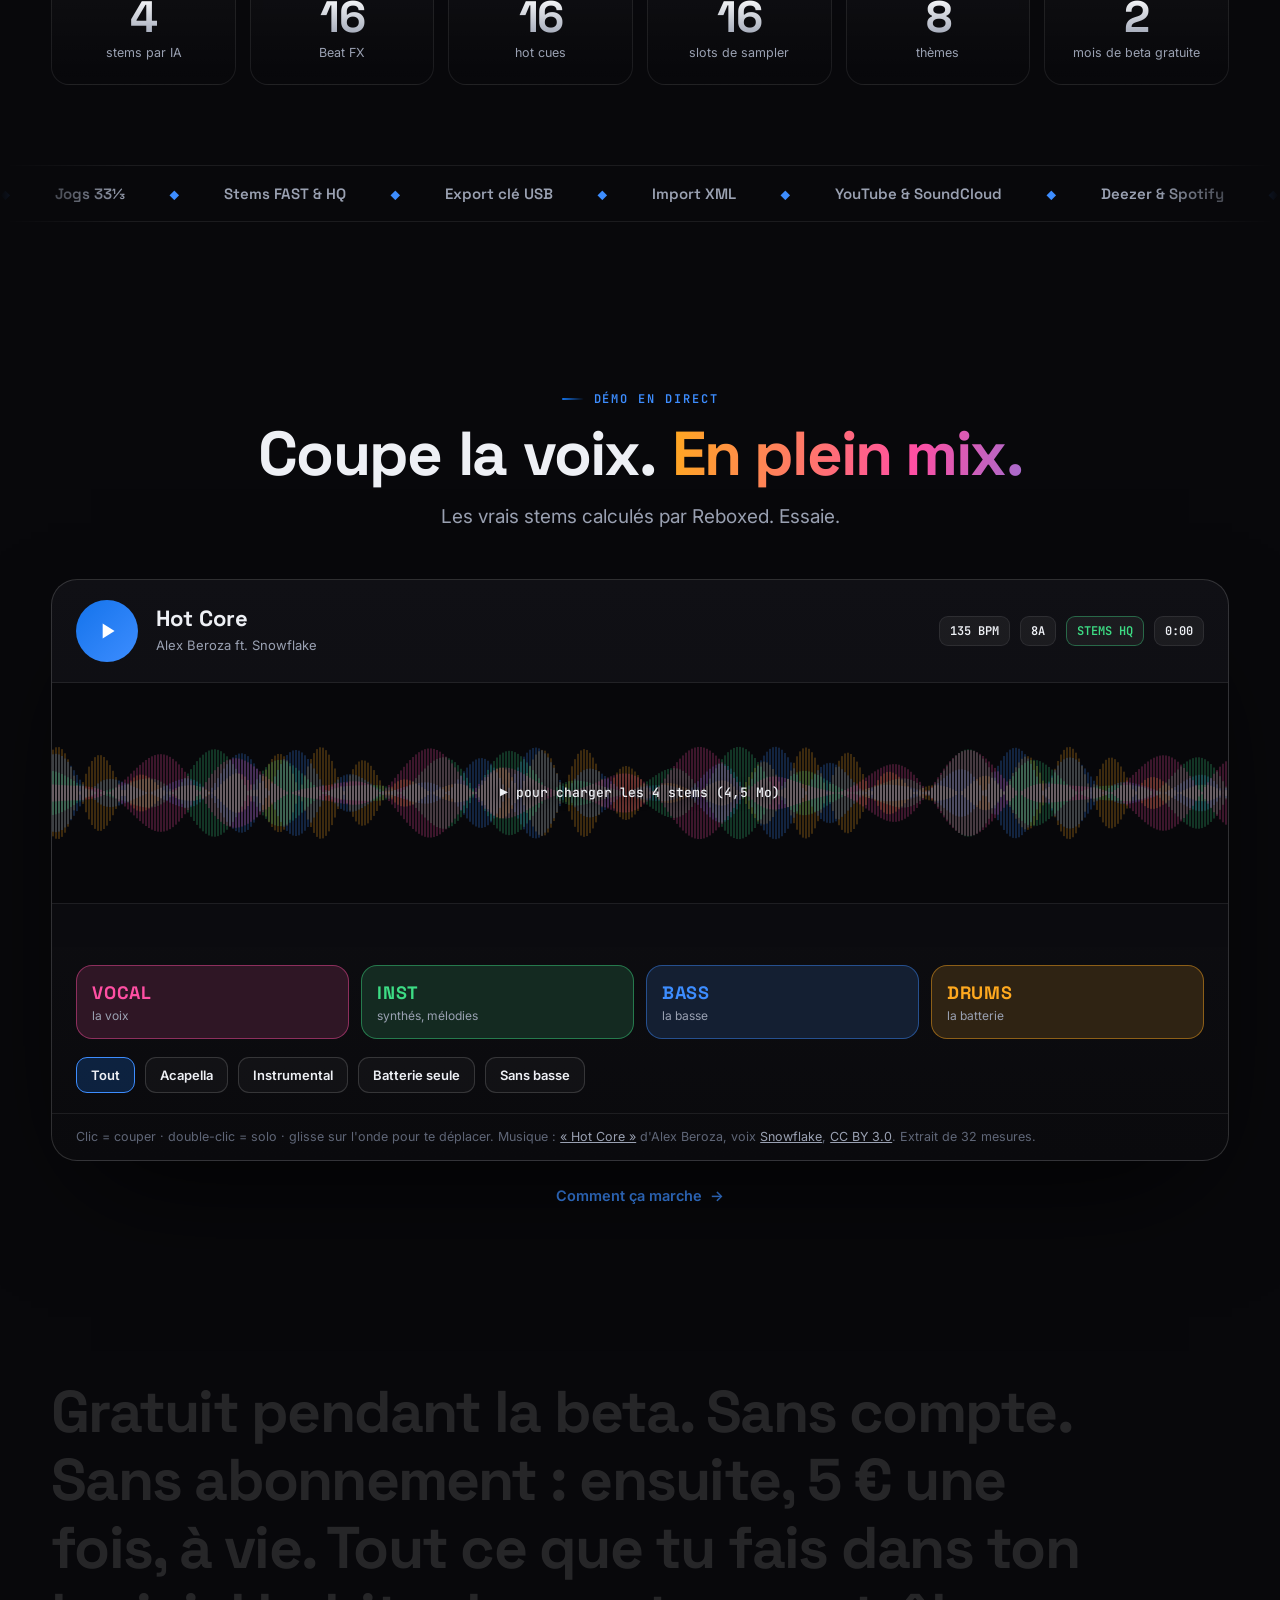
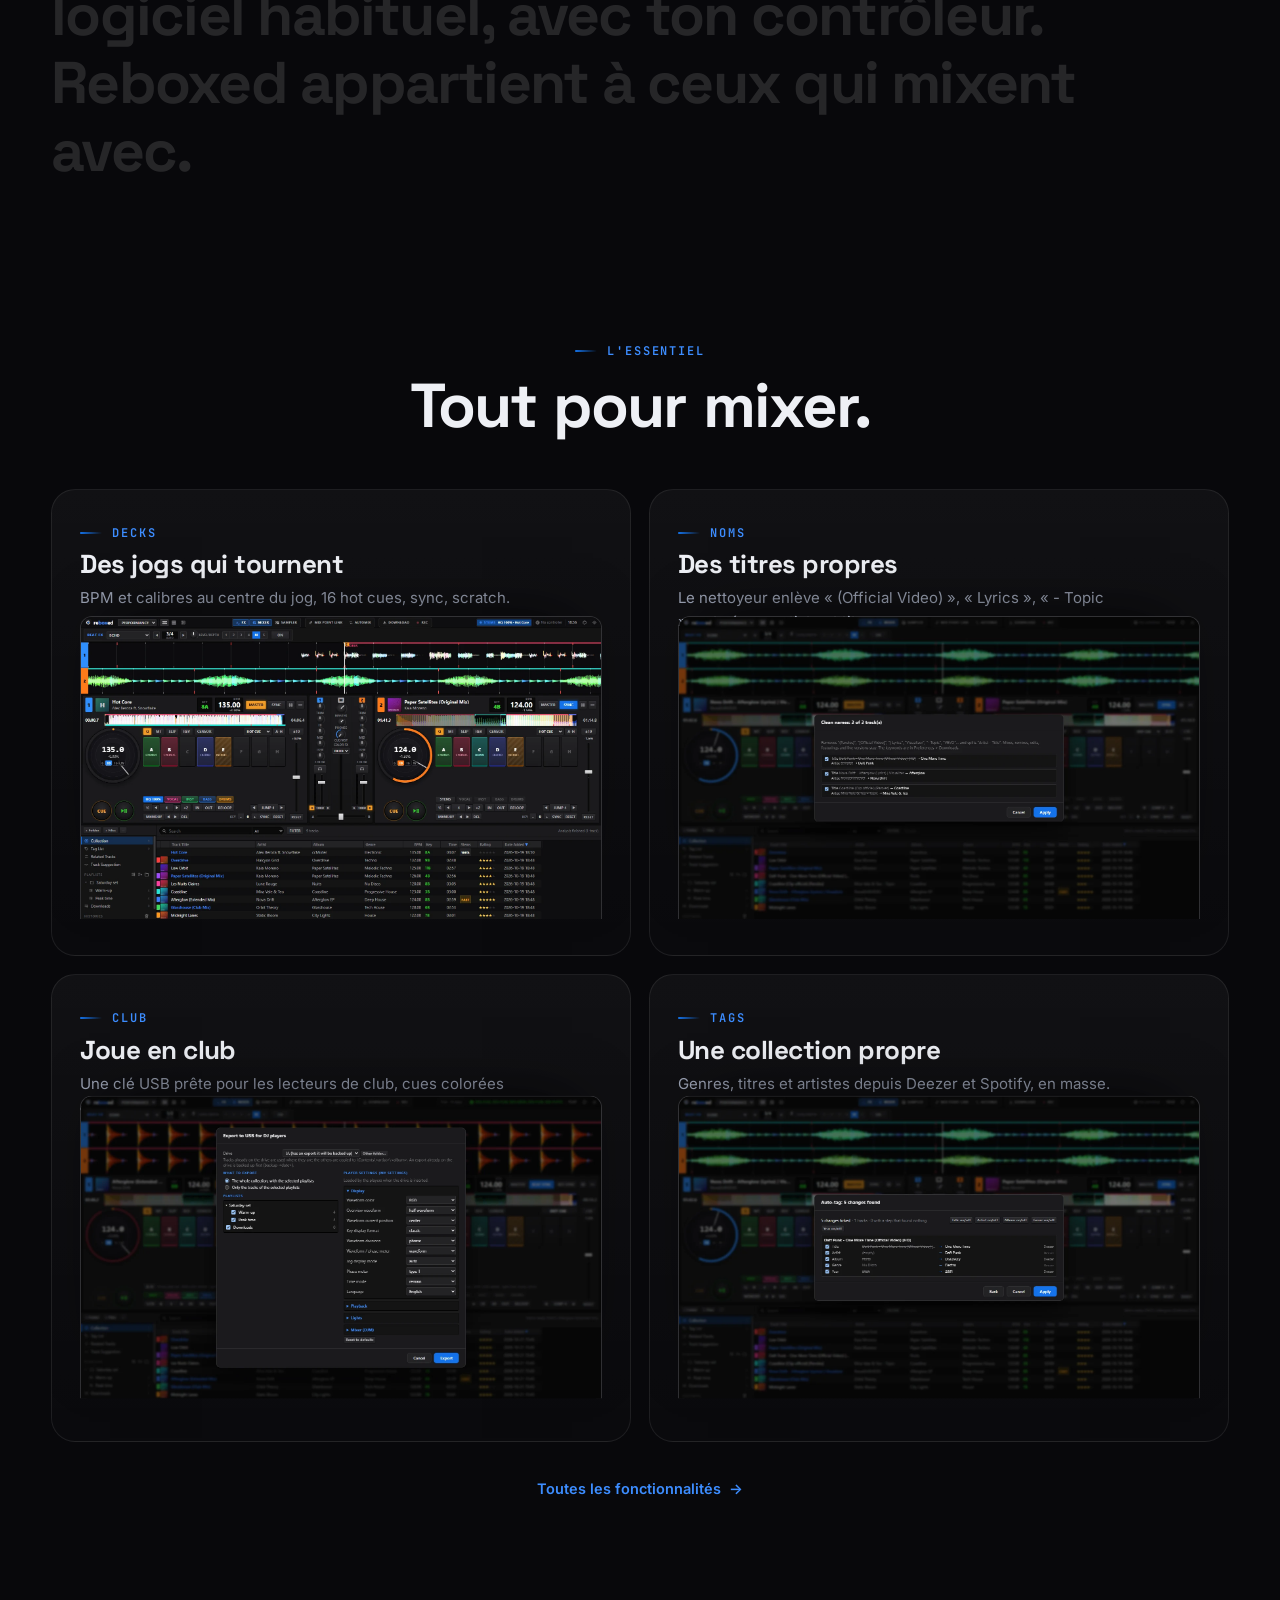
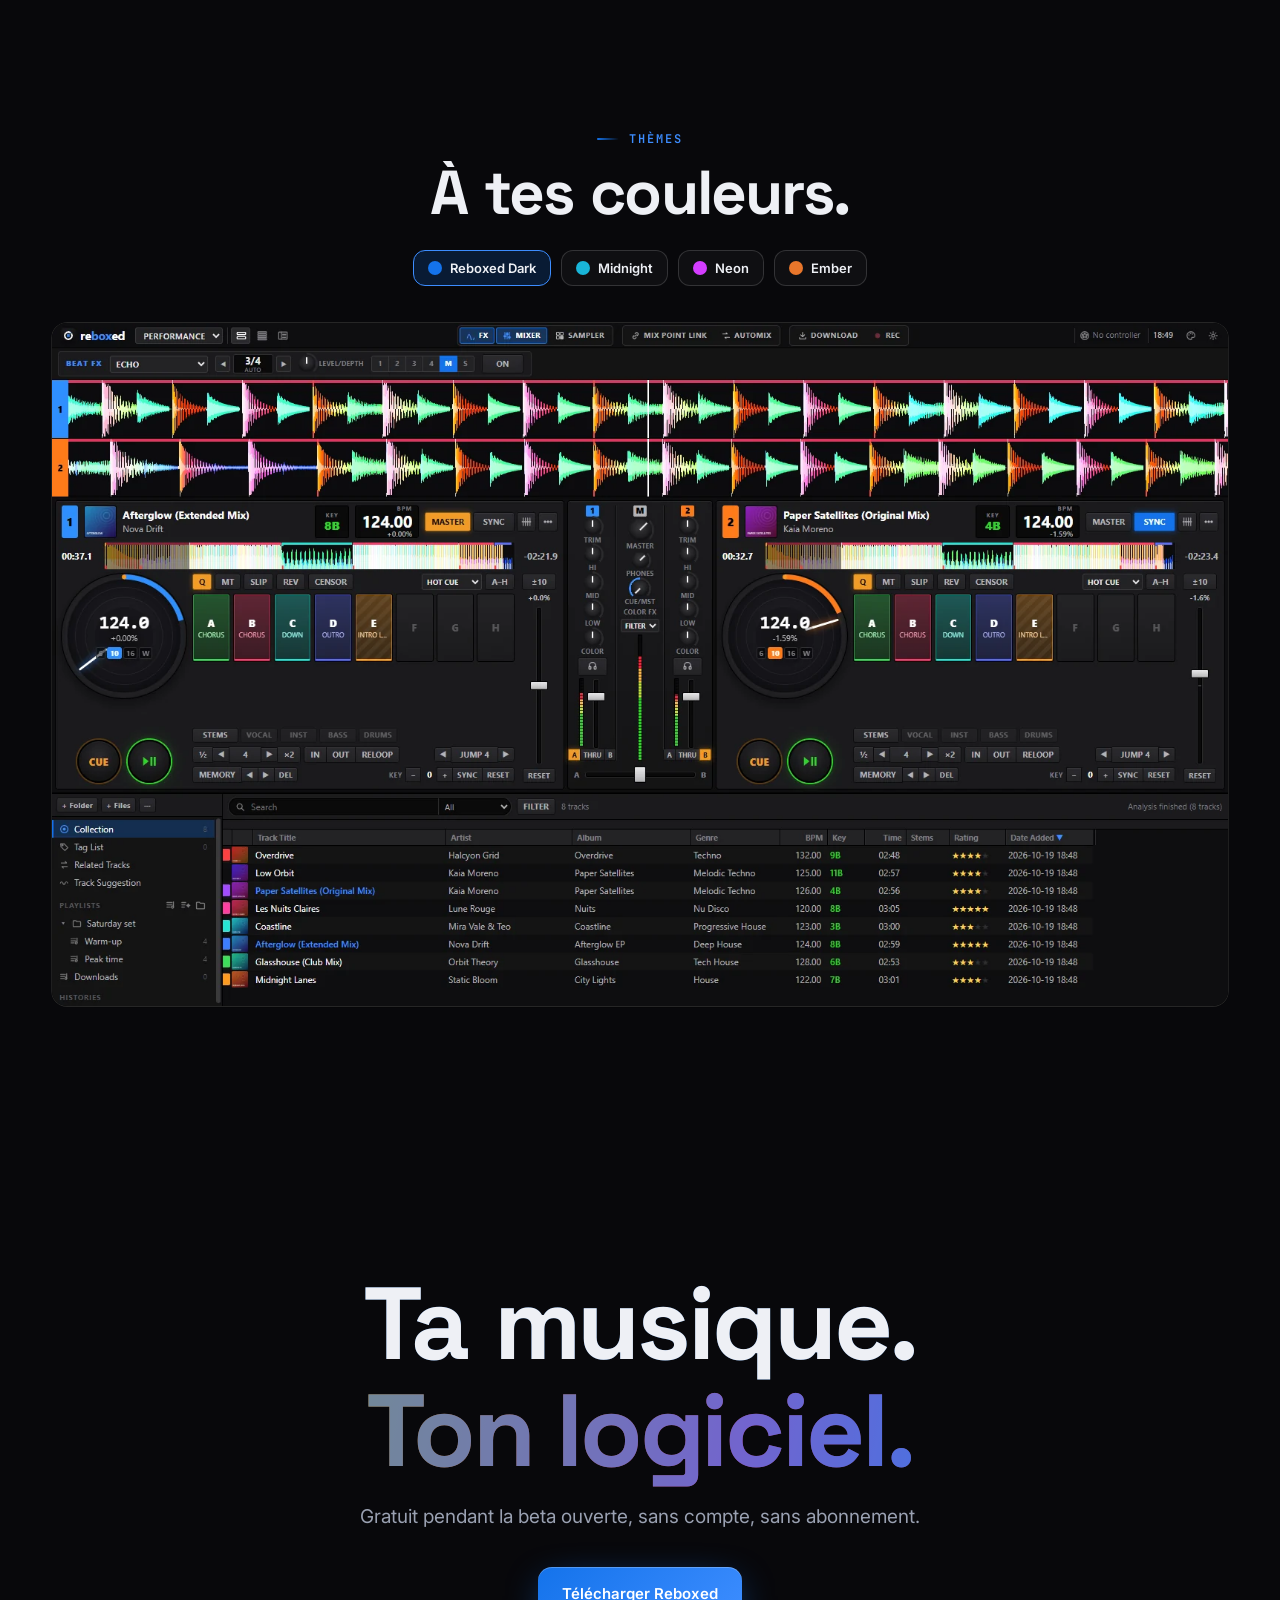
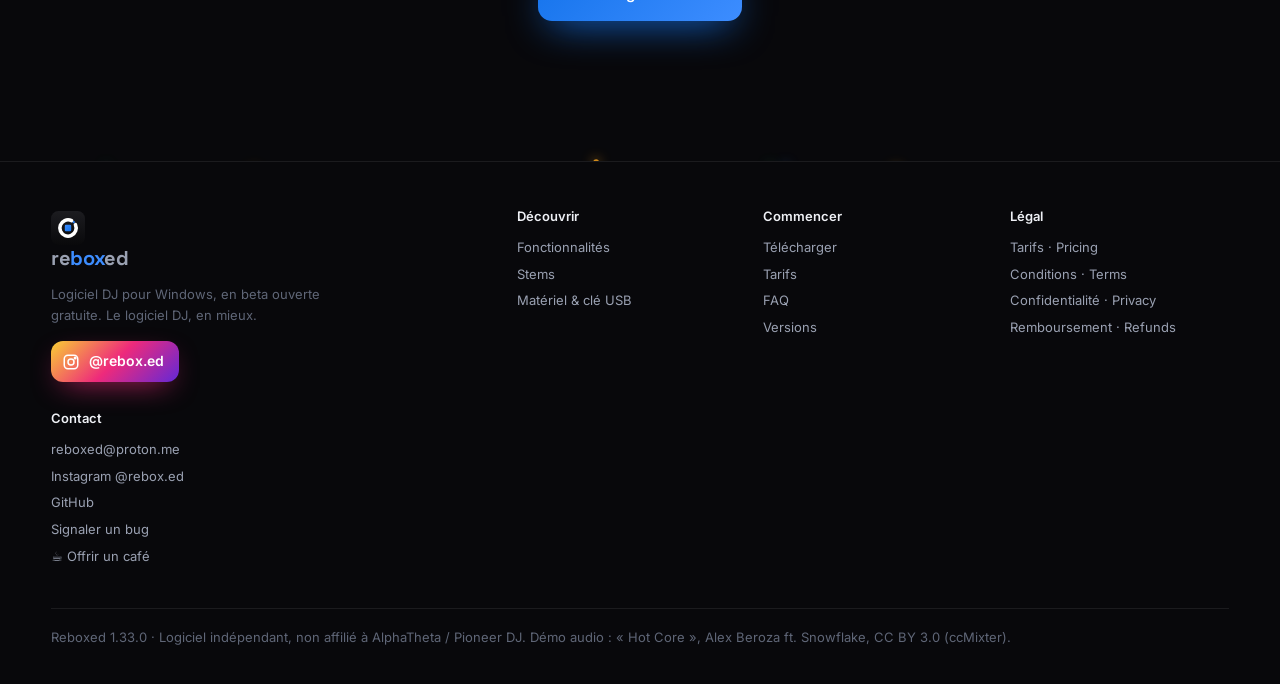
==== commit 0850c966: "Pricing, Terms & Conditions, Privacy and Refund pages (FR + EN); Legal column in the footer, Pricing" ====
--- a/index.html
+++ b/index.html
@@ -13,7 +13,7 @@
 <link rel="preload" as="image" href="assets/shots/01-performance.webp" fetchpriority="high">
 <link rel="preconnect" href="https://fonts.googleapis.com"><link rel="preconnect" href="https://fonts.gstatic.com" crossorigin>
 <link href="https://fonts.googleapis.com/css2?family=Inter:wght@400;500;600;700;800&family=Space+Grotesk:wght@500;600;700&family=JetBrains+Mono:wght@400;600&display=swap" rel="stylesheet">
-<link rel="stylesheet" href="assets/site.css?v=58">
+<link rel="stylesheet" href="assets/site.css?v=59">
 </head>
 <body>
 <header class="hero">
@@ -110,7 +110,7 @@
     <a class="btn btn-primary magnetic" data-download href="telecharger.html">Télécharger Reboxed</a>
   </div>
 </section>
-<script src="assets/site.js?v=58"></script>
-<script src="assets/stems-player.js?v=58"></script>
+<script src="assets/site.js?v=59"></script>
+<script src="assets/stems-player.js?v=59"></script>
 </body>
 </html>
--- a/assets/site.css
+++ b/assets/site.css
@@ -276,6 +276,28 @@
 .step p{color:var(--muted);font-size:14px}
 .step code,.faq code{font:500 12.5px var(--mono);background:rgba(255,255,255,.06);padding:2px 6px;border-radius:6px;color:var(--text)}
 @media(max-width:860px){.steps{grid-template-columns:1fr;gap:30px}}
+/* Legal pages and pricing: readable long text */
+.doc{max-width:820px;margin:20px auto 0;color:var(--muted);font-size:15.5px;line-height:1.7}
+.doc h2{font:700 24px var(--display);color:var(--text);margin:44px 0 12px}
+.doc h3{font:600 17px var(--display);color:var(--text);margin:26px 0 8px}
+.doc p,.doc ul,.doc ol{margin:0 0 14px}
+.doc ul,.doc ol{padding-left:22px}
+.doc li{margin:4px 0}
+.doc a{color:var(--text);text-decoration:underline}
+.doc b{color:var(--text)}
+.doc .updated{font-size:13px;opacity:.75}
+.doc .lang{display:inline-block;font:600 11px var(--mono);letter-spacing:.12em;text-transform:uppercase;padding:3px 9px;border:1px solid var(--line);border-radius:999px;margin-bottom:6px}
+.doc hr{border:0;border-top:1px solid var(--line);margin:56px 0}
+.doc .todo{background:rgba(255,80,80,.15);color:#ff9a9a;padding:0 6px;border-radius:4px}
+.prices{display:grid;grid-template-columns:repeat(auto-fit,minmax(240px,1fr));gap:18px;max-width:820px;margin:30px auto 0}
+.price{border:1px solid var(--line);border-radius:18px;padding:26px;background:rgba(255,255,255,.02)}
+.price.main{border-color:var(--accent2);box-shadow:0 0 0 1px var(--accent2) inset}
+.price h3{font:600 15px var(--display);color:var(--muted);margin:0 0 8px;letter-spacing:.04em;text-transform:uppercase}
+.price .amount{font:700 44px var(--display);color:var(--text);line-height:1.1}
+.price .per{color:var(--muted);font-size:14px;margin:4px 0 16px}
+.price ul{list-style:none;padding:0;margin:0 0 20px;color:var(--muted);font-size:14.5px}
+.price li{padding:5px 0 5px 24px;position:relative}
+.price li::before{content:"✓";position:absolute;left:0;color:var(--accent2)}
 .faq{max-width:860px;margin:40px auto 0}
 .faq details{border-bottom:1px solid var(--line);padding:20px 0}
 .faq summary{cursor:pointer;list-style:none;font:600 18px var(--display);display:flex;justify-content:space-between;gap:20px}
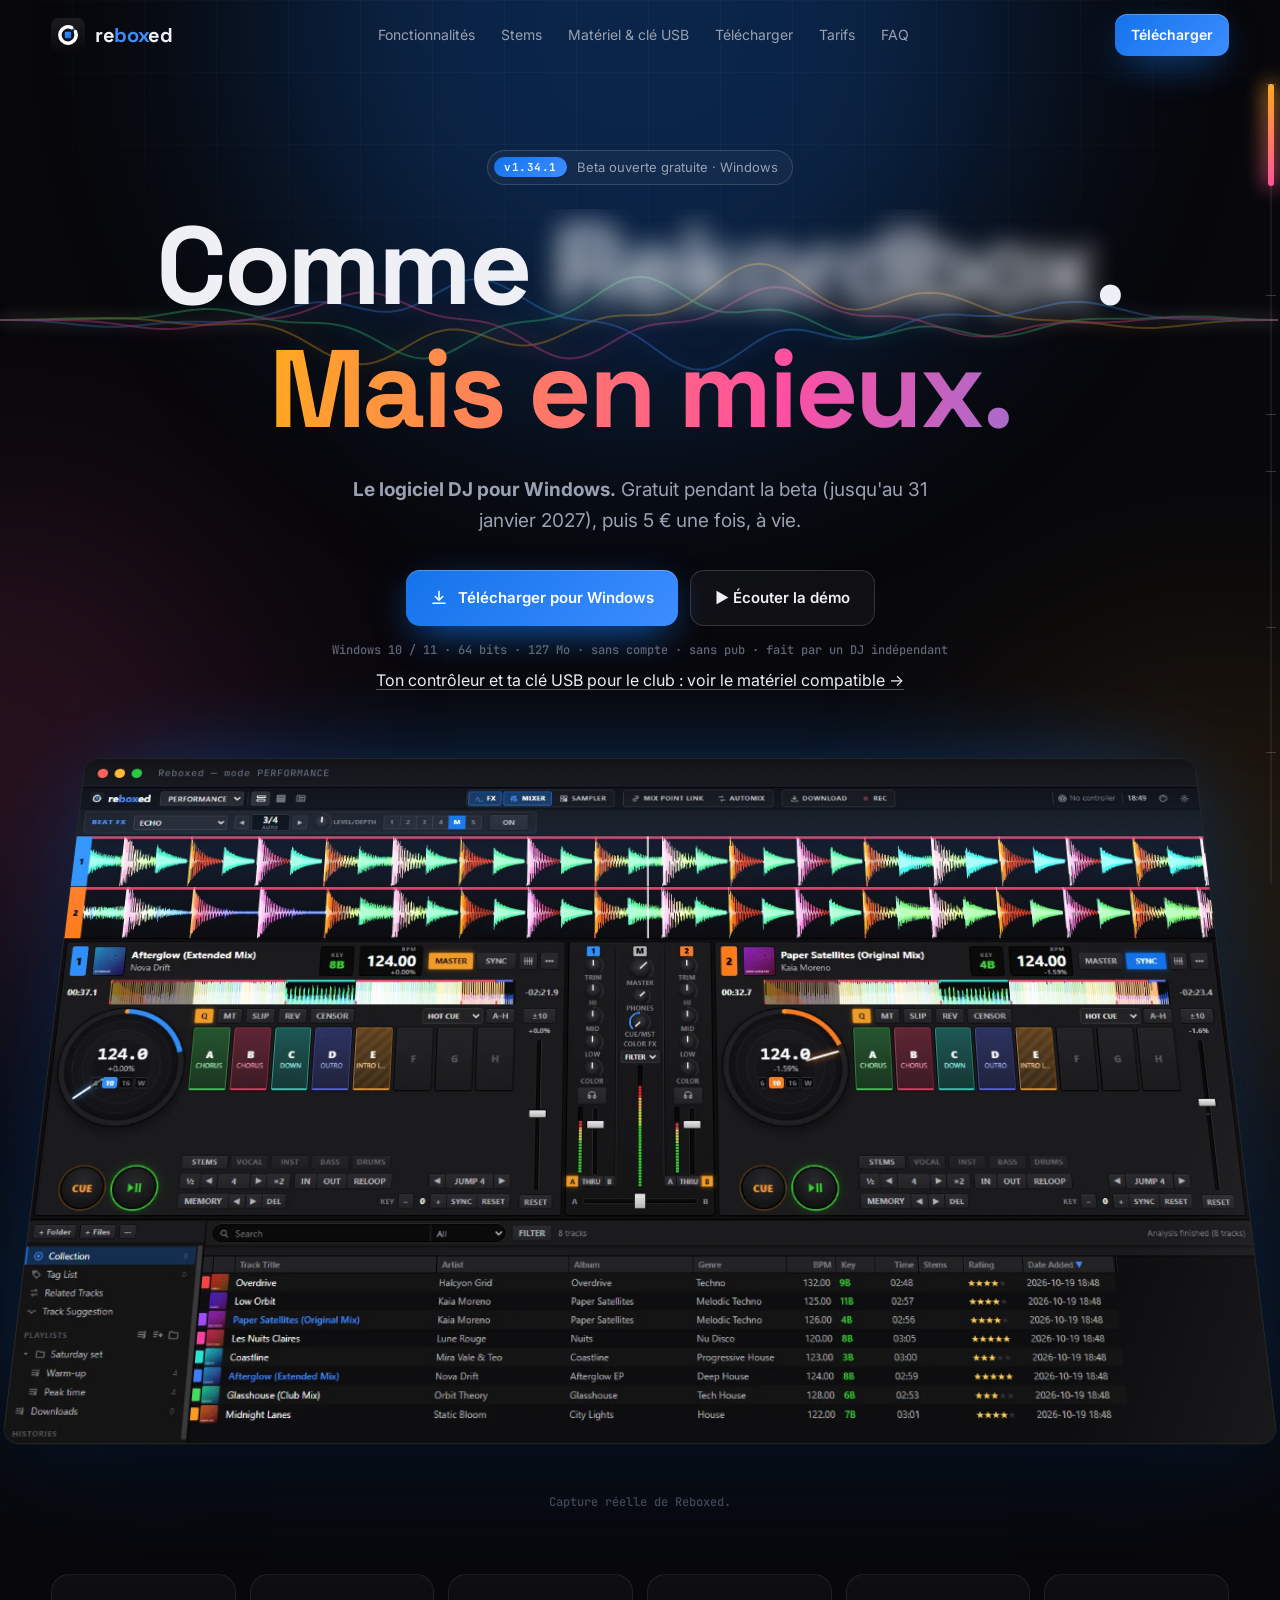
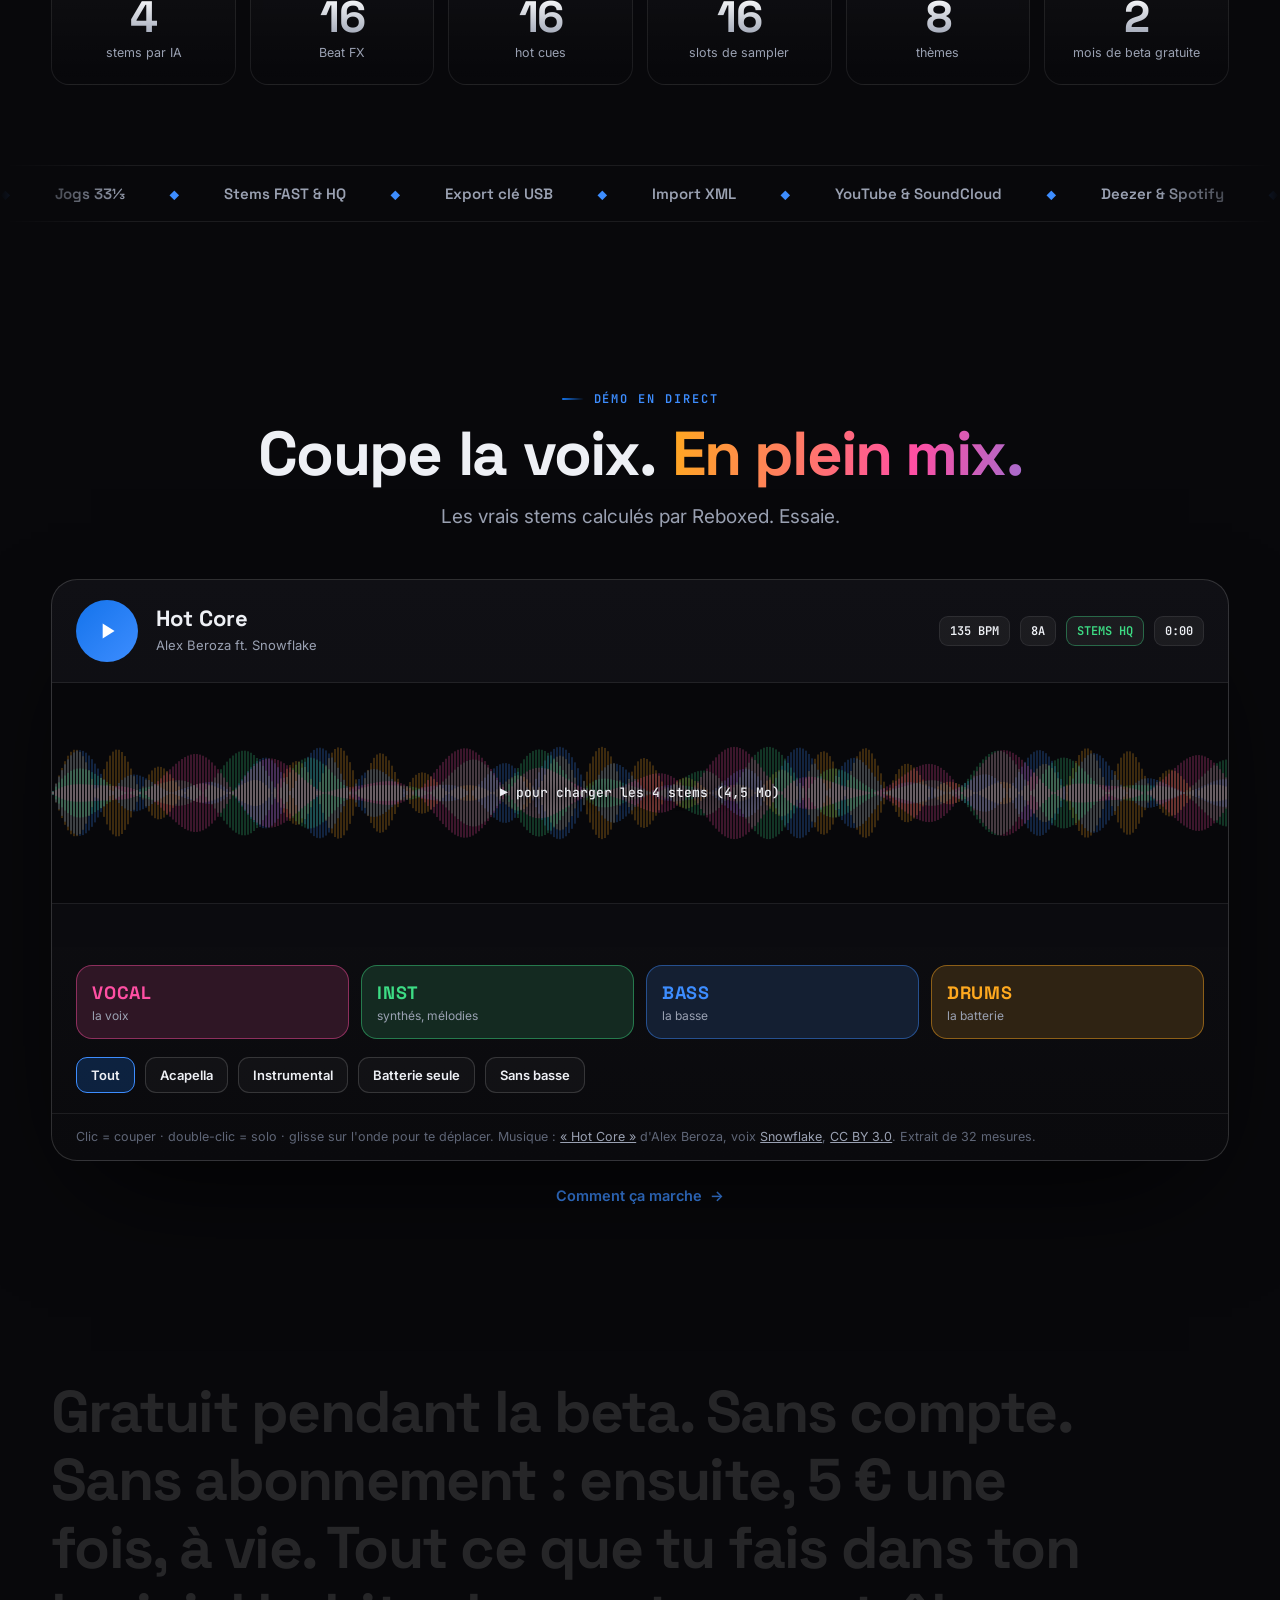
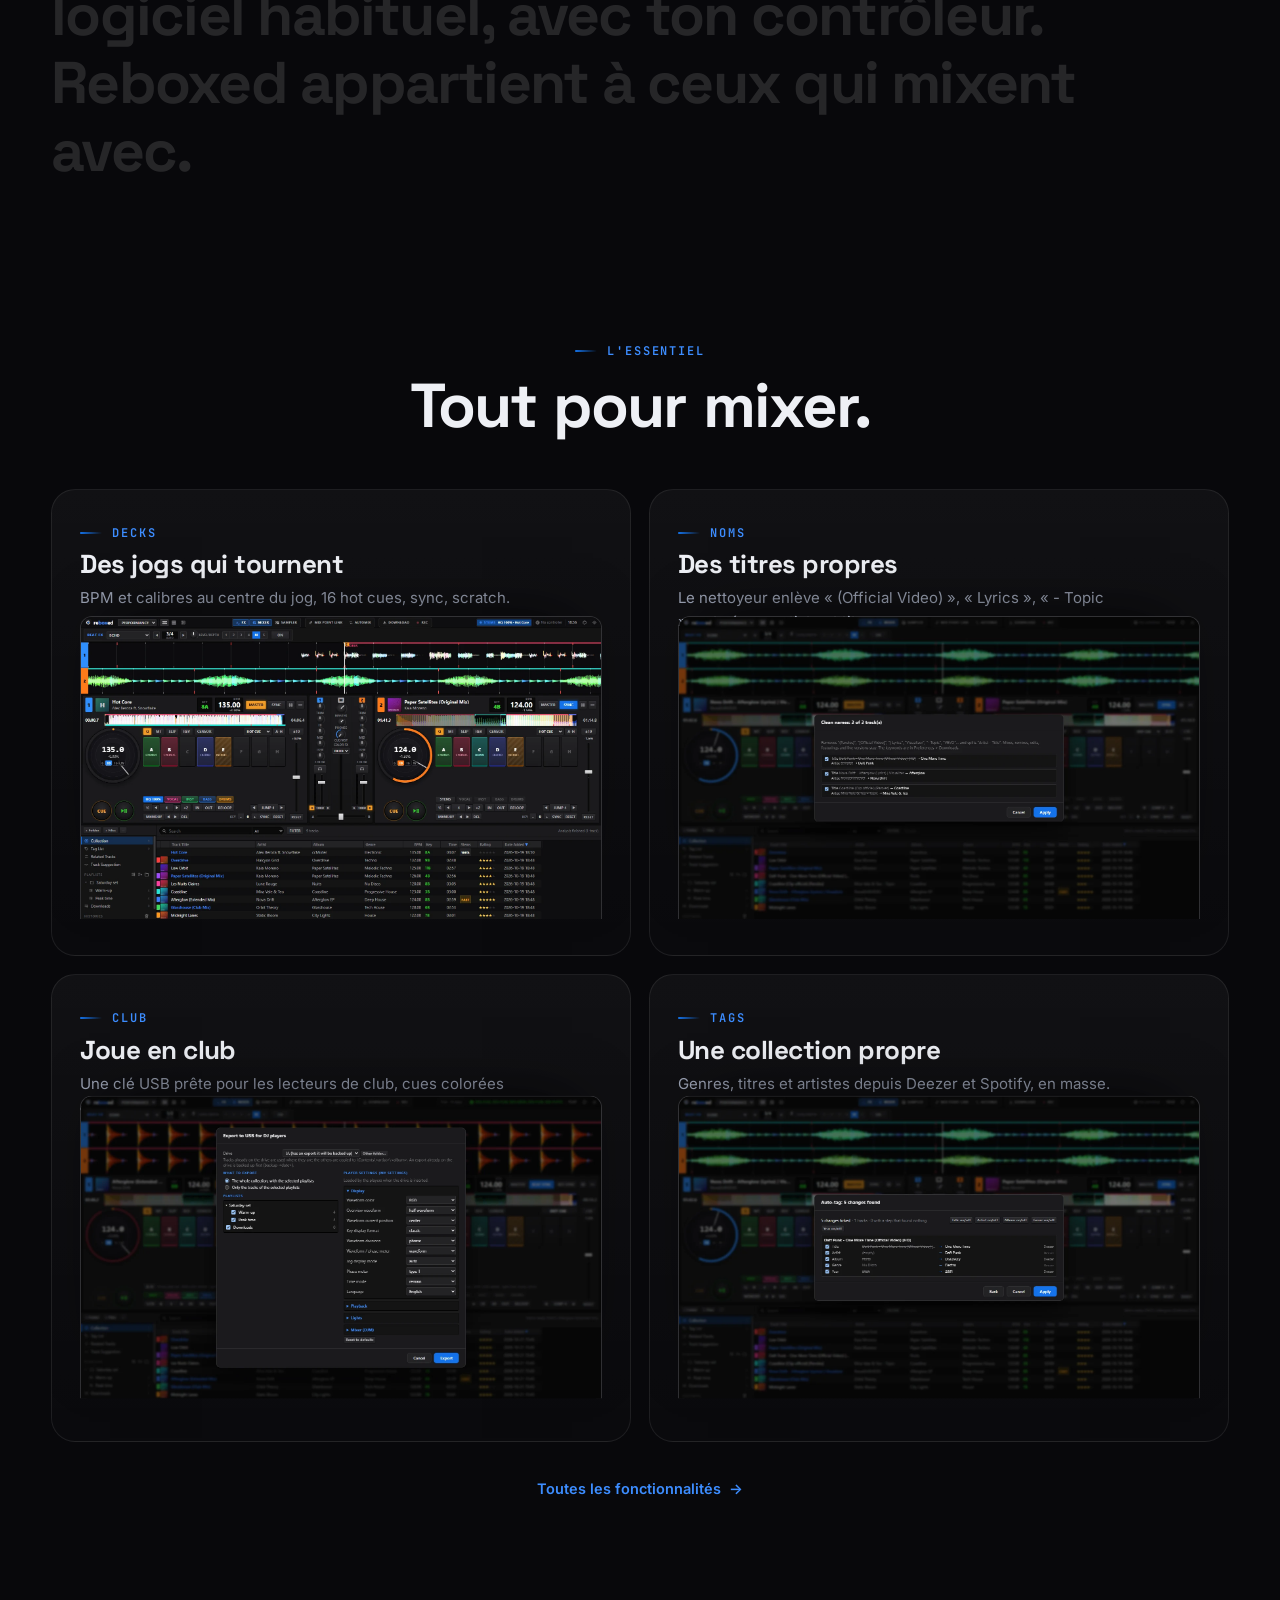
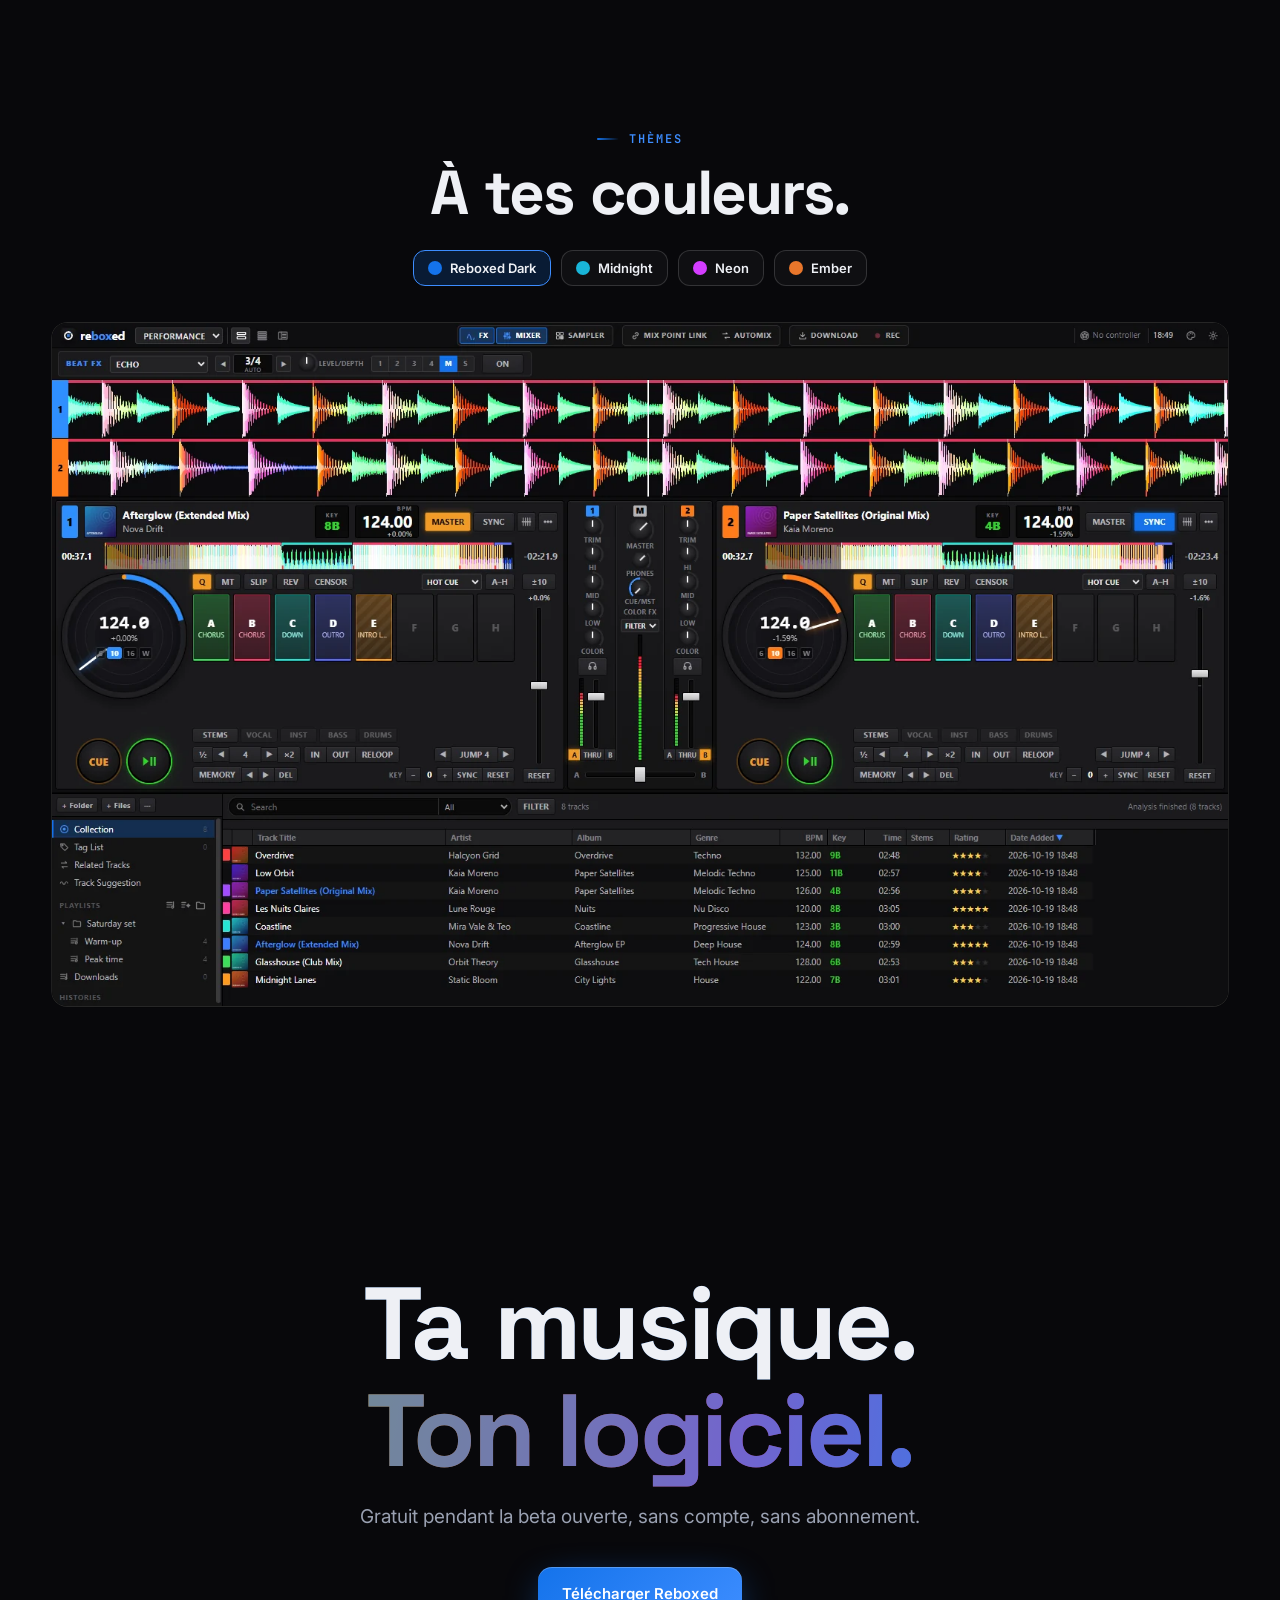
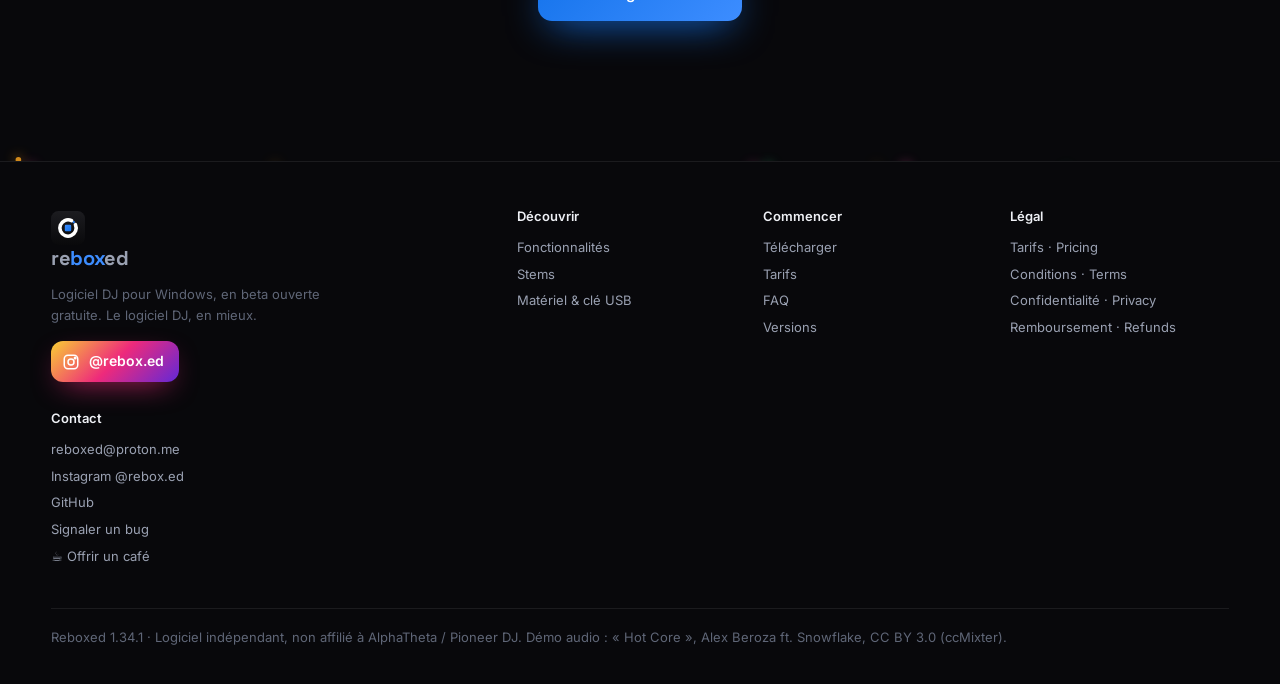
==== commit a1cdea7e: "Site 1.34.1: Dodo Payments for the lifetime licence and the free beta key Co-Authored-By: Claude Opu" ====
--- a/index.html
+++ b/index.html
@@ -13,7 +13,7 @@
 <link rel="preload" as="image" href="assets/shots/01-performance.webp" fetchpriority="high">
 <link rel="preconnect" href="https://fonts.googleapis.com"><link rel="preconnect" href="https://fonts.gstatic.com" crossorigin>
 <link href="https://fonts.googleapis.com/css2?family=Inter:wght@400;500;600;700;800&family=Space+Grotesk:wght@500;600;700&family=JetBrains+Mono:wght@400;600&display=swap" rel="stylesheet">
-<link rel="stylesheet" href="assets/site.css?v=59">
+<link rel="stylesheet" href="assets/site.css?v=60">
 </head>
 <body>
 <header class="hero">
@@ -110,7 +110,7 @@
     <a class="btn btn-primary magnetic" data-download href="telecharger.html">Télécharger Reboxed</a>
   </div>
 </section>
-<script src="assets/site.js?v=59"></script>
-<script src="assets/stems-player.js?v=59"></script>
+<script src="assets/site.js?v=60"></script>
+<script src="assets/stems-player.js?v=60"></script>
 </body>
 </html>
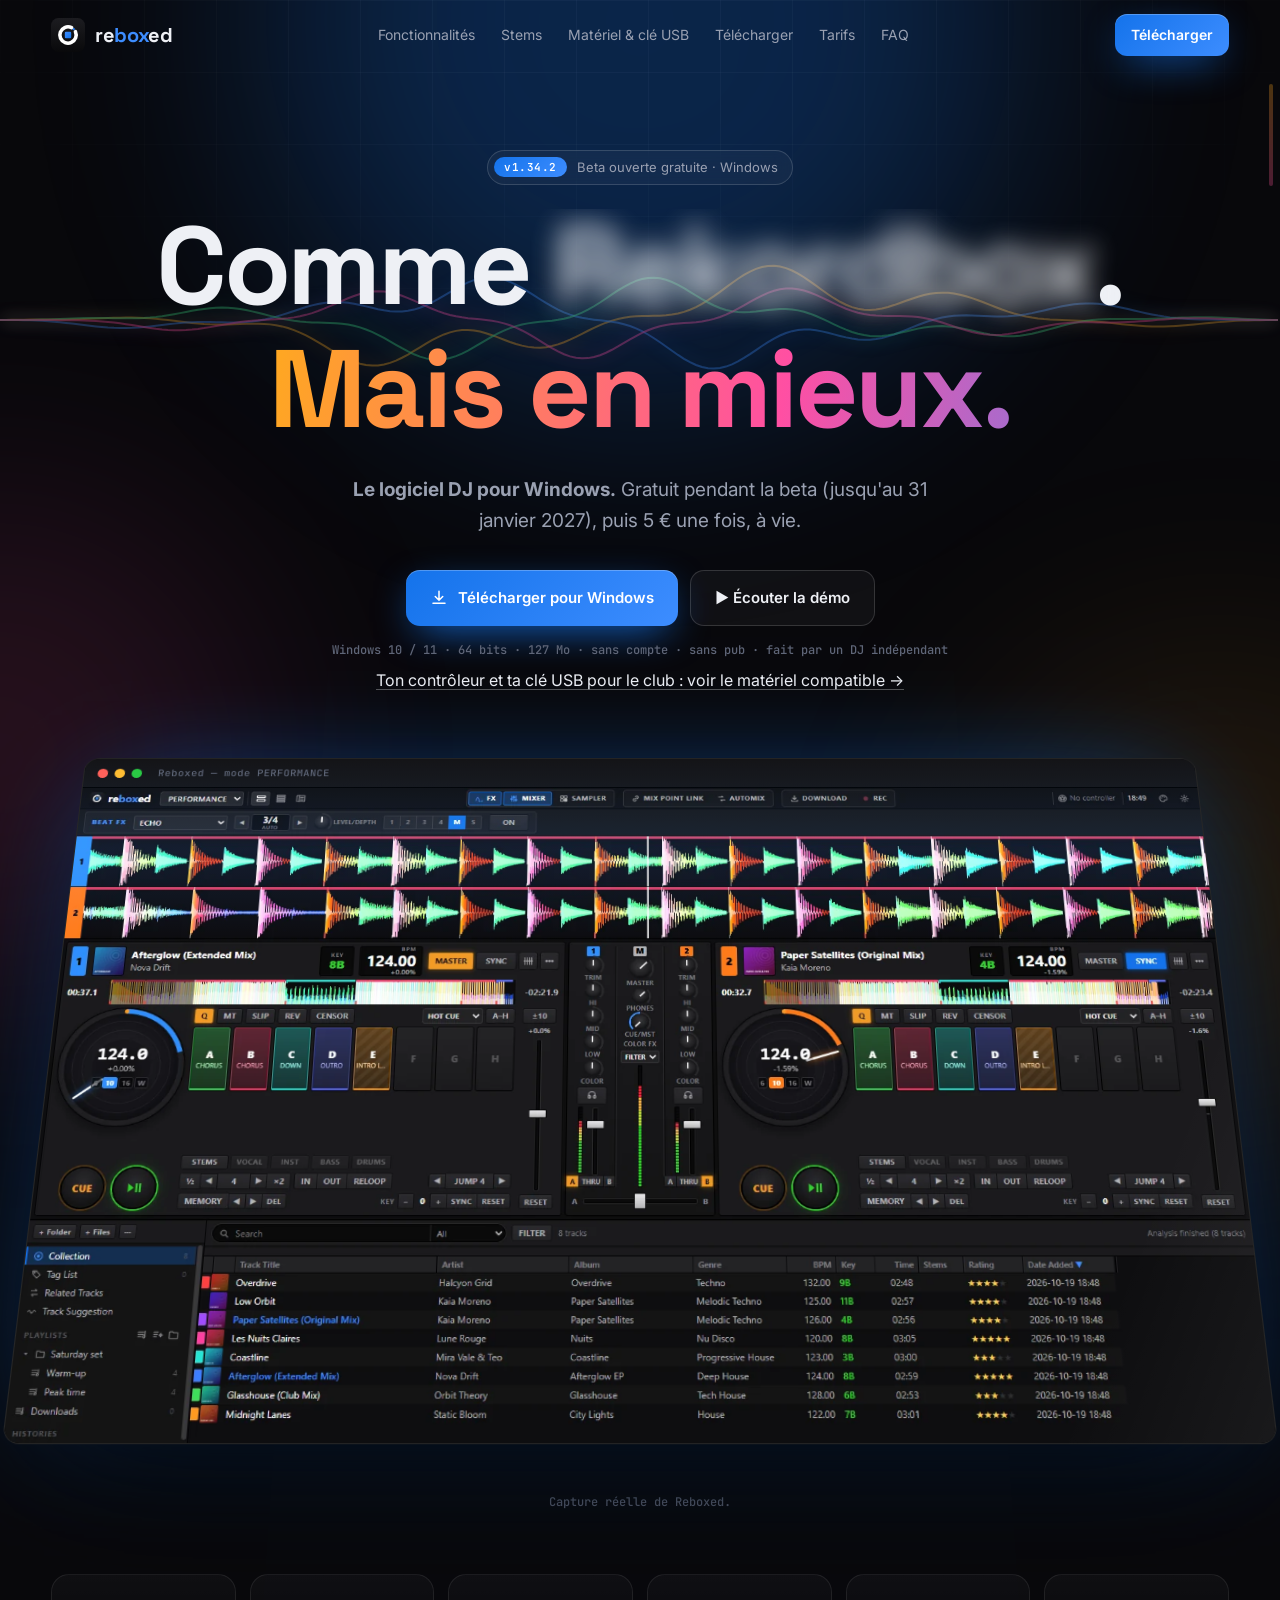
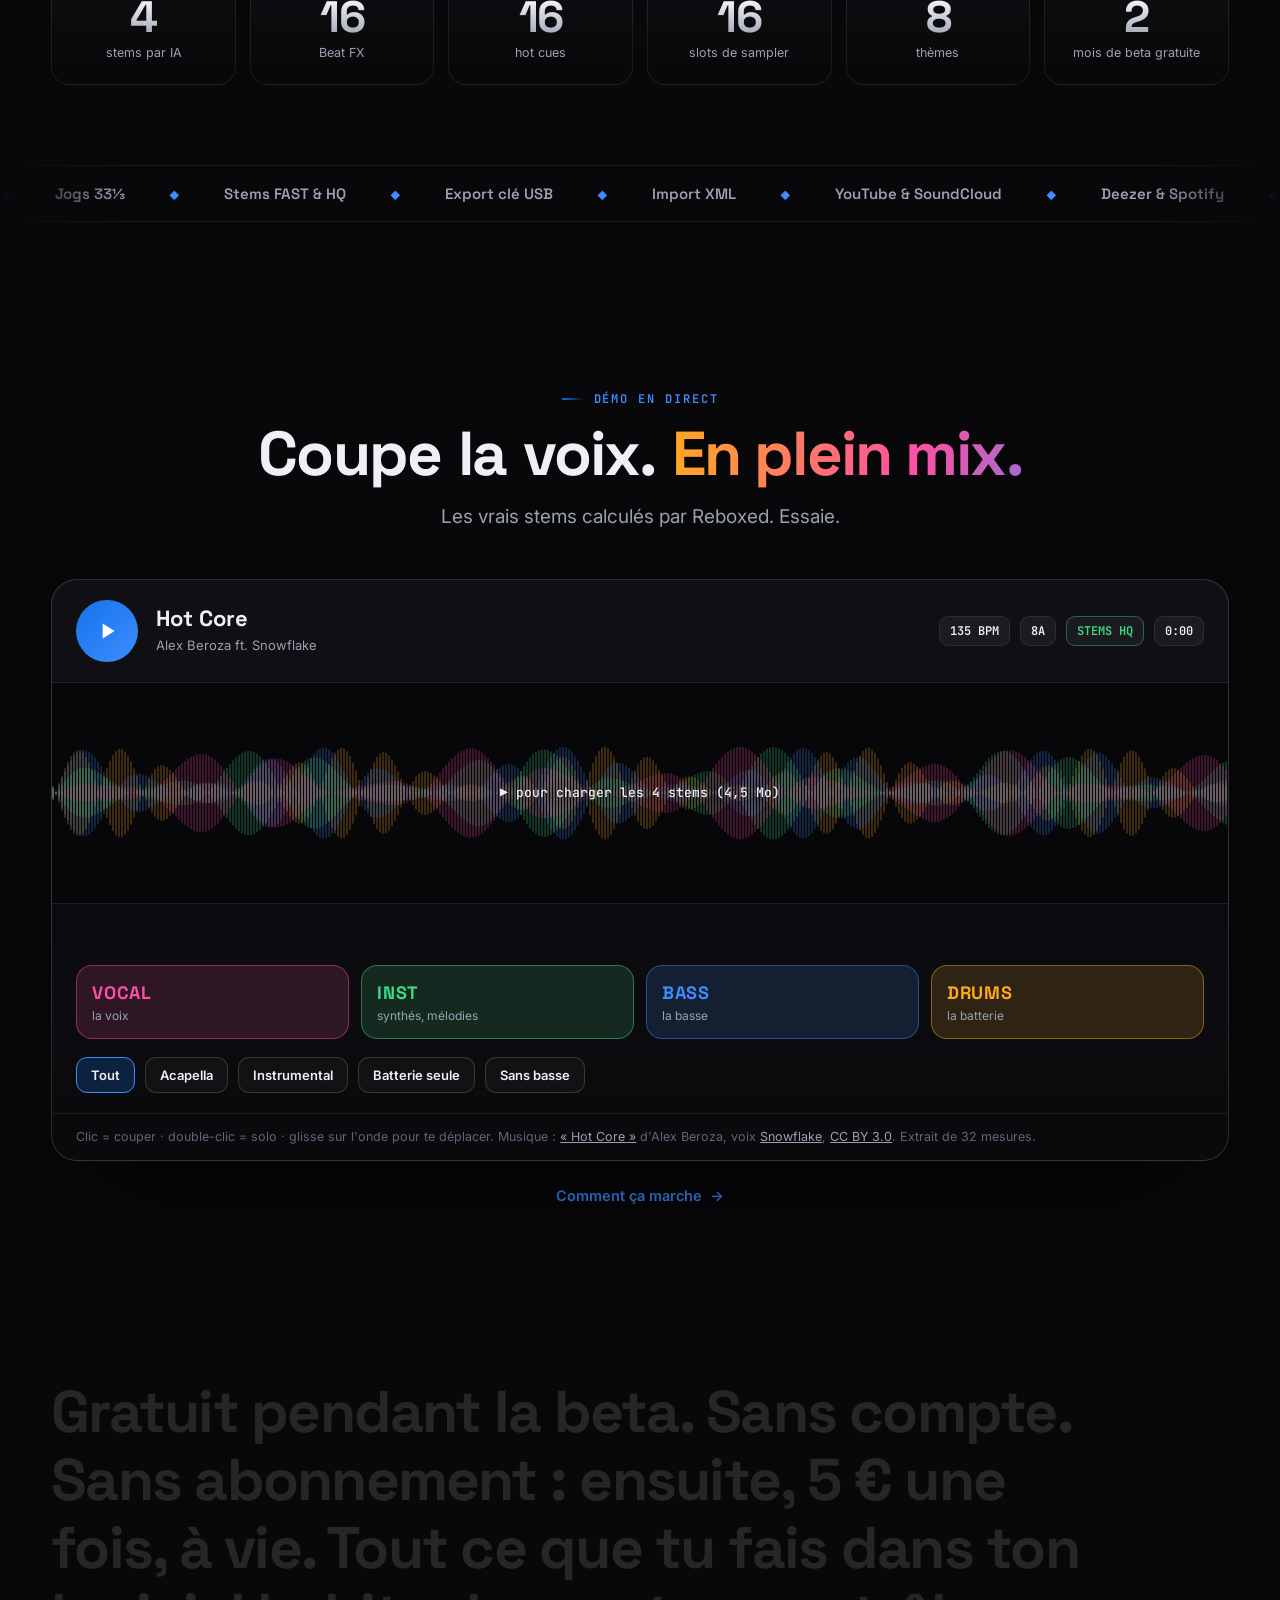
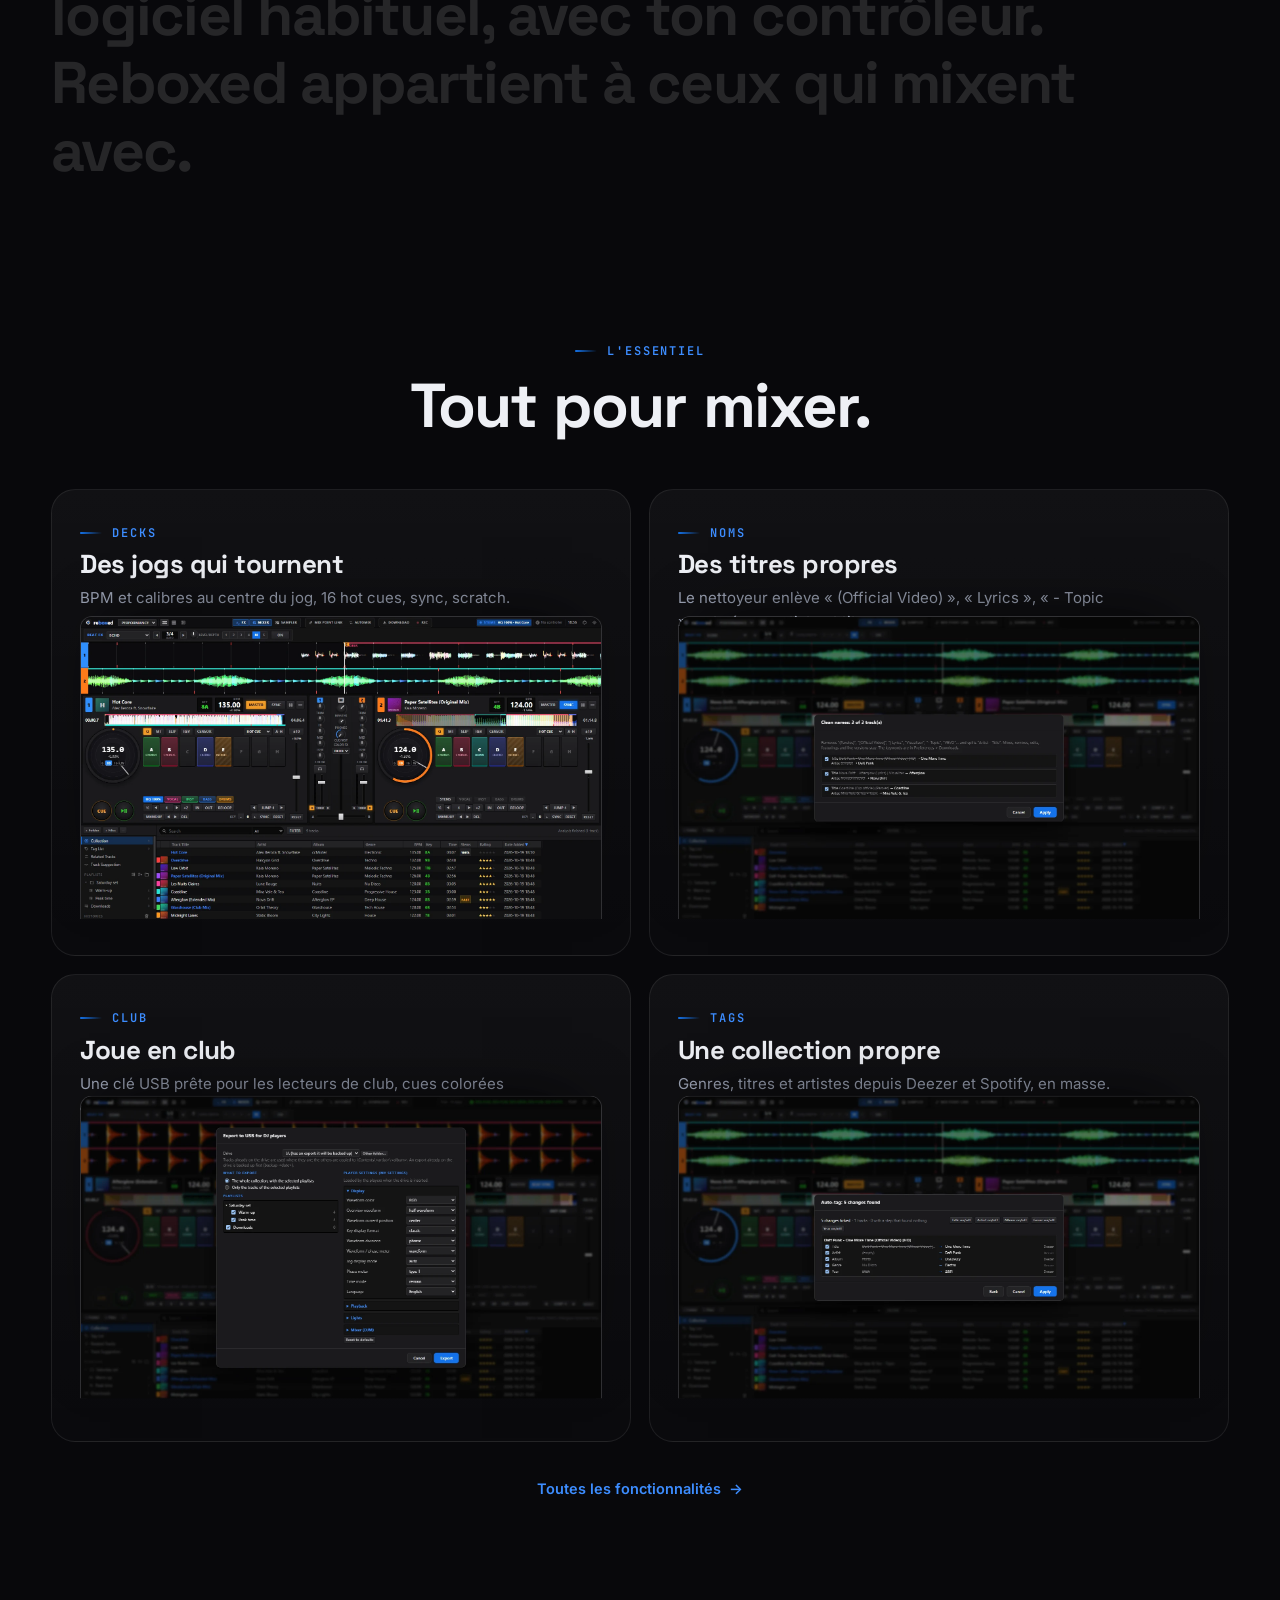
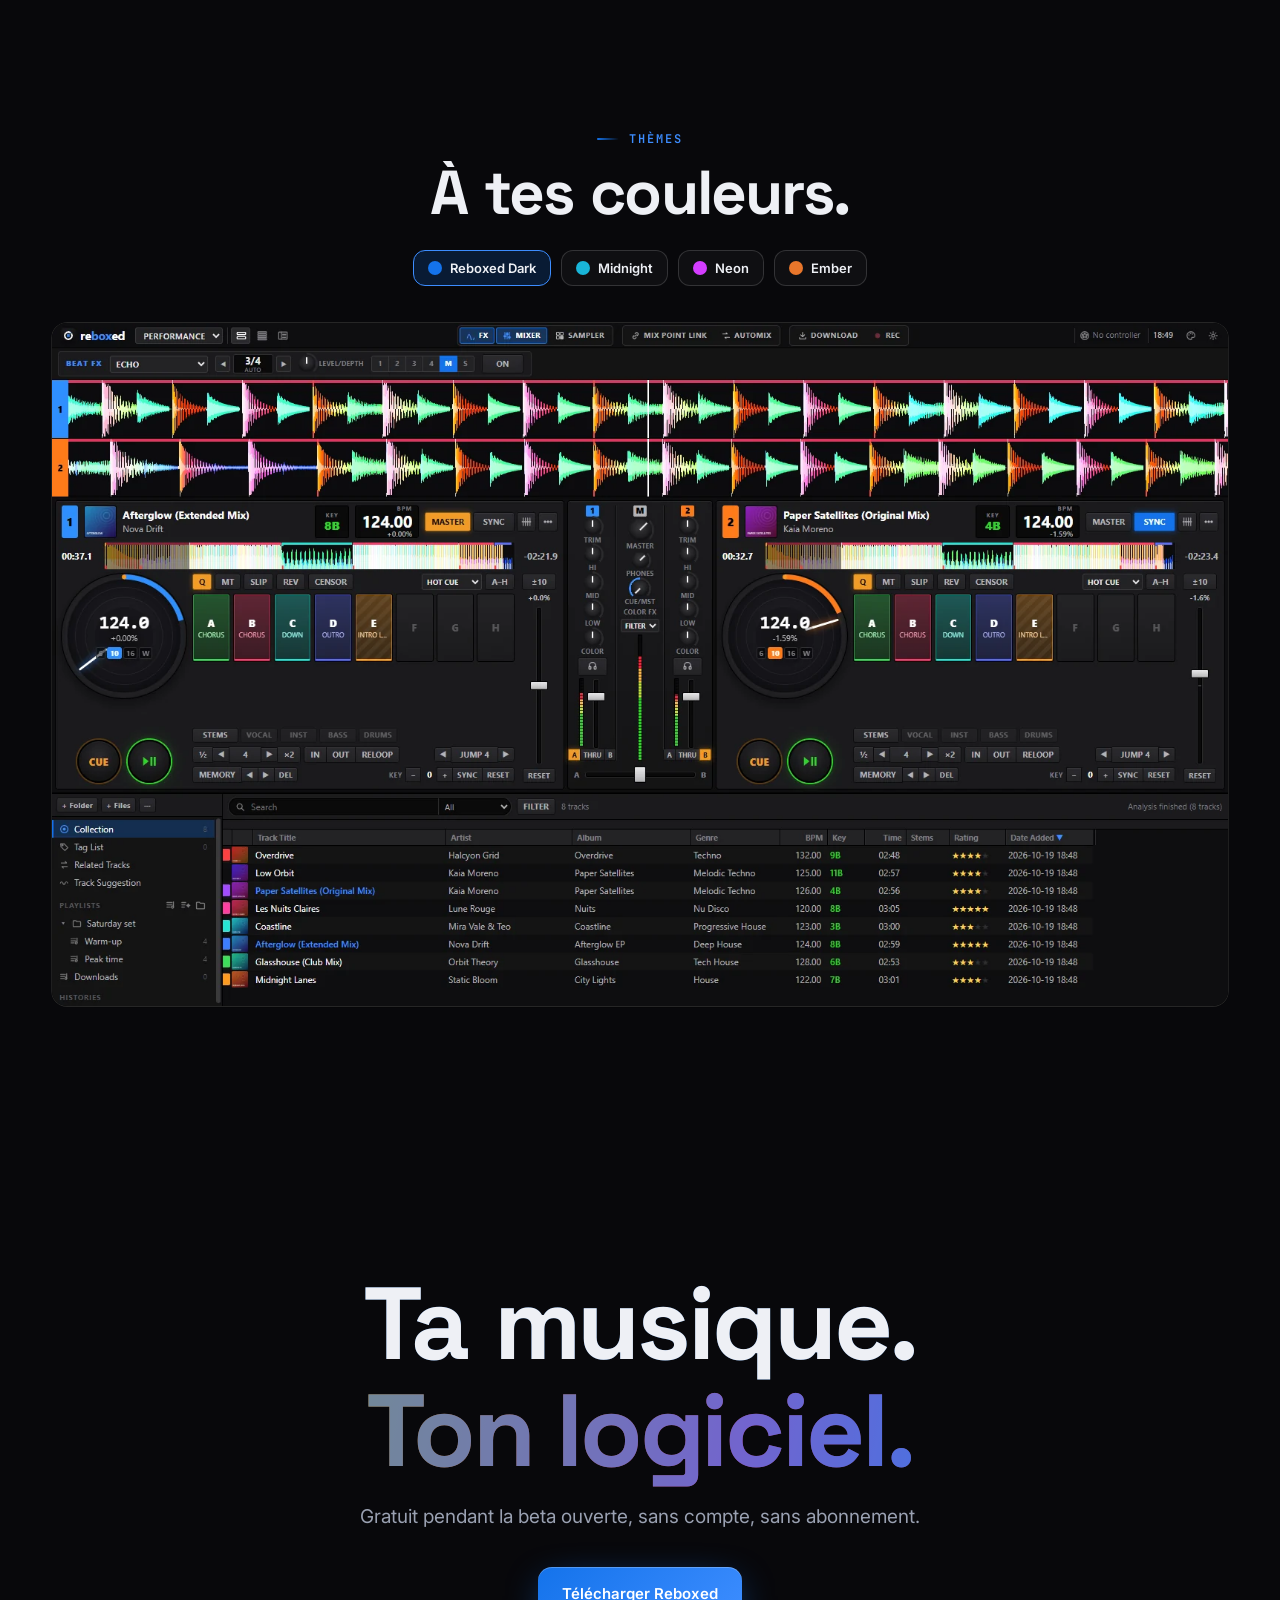
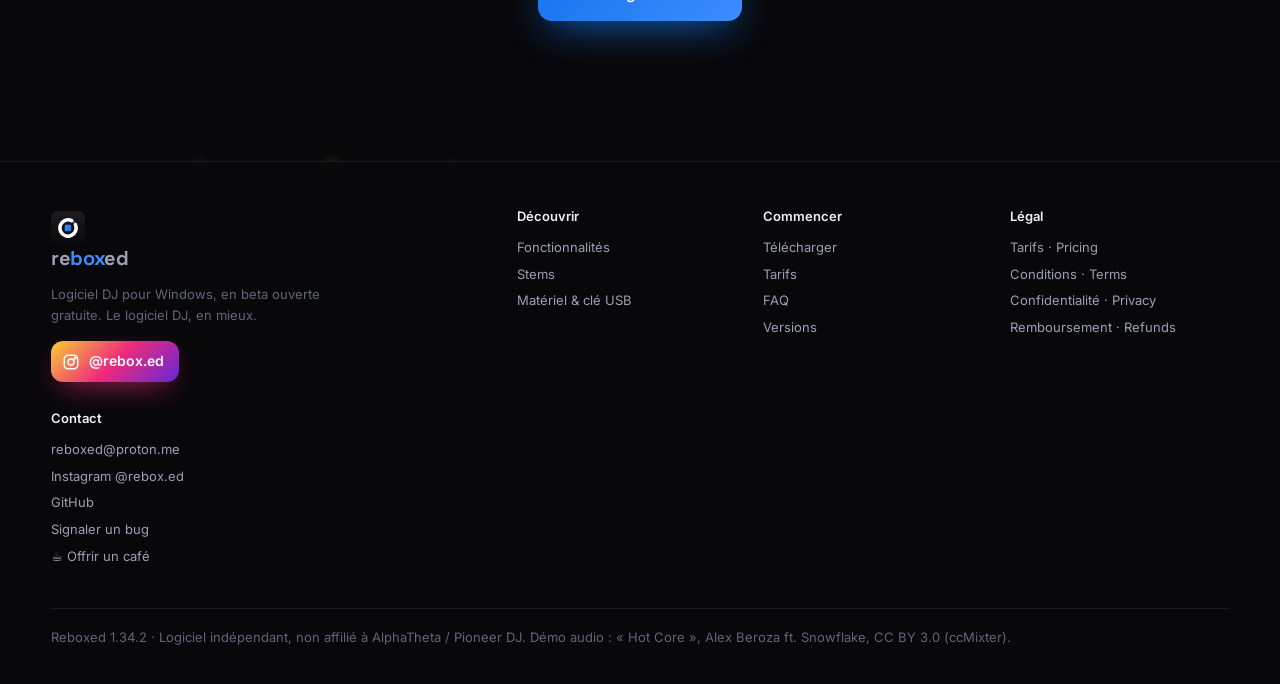
==== commit 61cf98a5: "Site 1.34.2: Dodo keys only Co-Authored-By: Claude Opus 5.5 <noreply@anthropic.com> Claude-Session: " ====
--- a/index.html
+++ b/index.html
@@ -13,7 +13,7 @@
 <link rel="preload" as="image" href="assets/shots/01-performance.webp" fetchpriority="high">
 <link rel="preconnect" href="https://fonts.googleapis.com"><link rel="preconnect" href="https://fonts.gstatic.com" crossorigin>
 <link href="https://fonts.googleapis.com/css2?family=Inter:wght@400;500;600;700;800&family=Space+Grotesk:wght@500;600;700&family=JetBrains+Mono:wght@400;600&display=swap" rel="stylesheet">
-<link rel="stylesheet" href="assets/site.css?v=60">
+<link rel="stylesheet" href="assets/site.css?v=61">
 </head>
 <body>
 <header class="hero">
@@ -110,7 +110,7 @@
     <a class="btn btn-primary magnetic" data-download href="telecharger.html">Télécharger Reboxed</a>
   </div>
 </section>
-<script src="assets/site.js?v=60"></script>
-<script src="assets/stems-player.js?v=60"></script>
+<script src="assets/site.js?v=61"></script>
+<script src="assets/stems-player.js?v=61"></script>
 </body>
 </html>
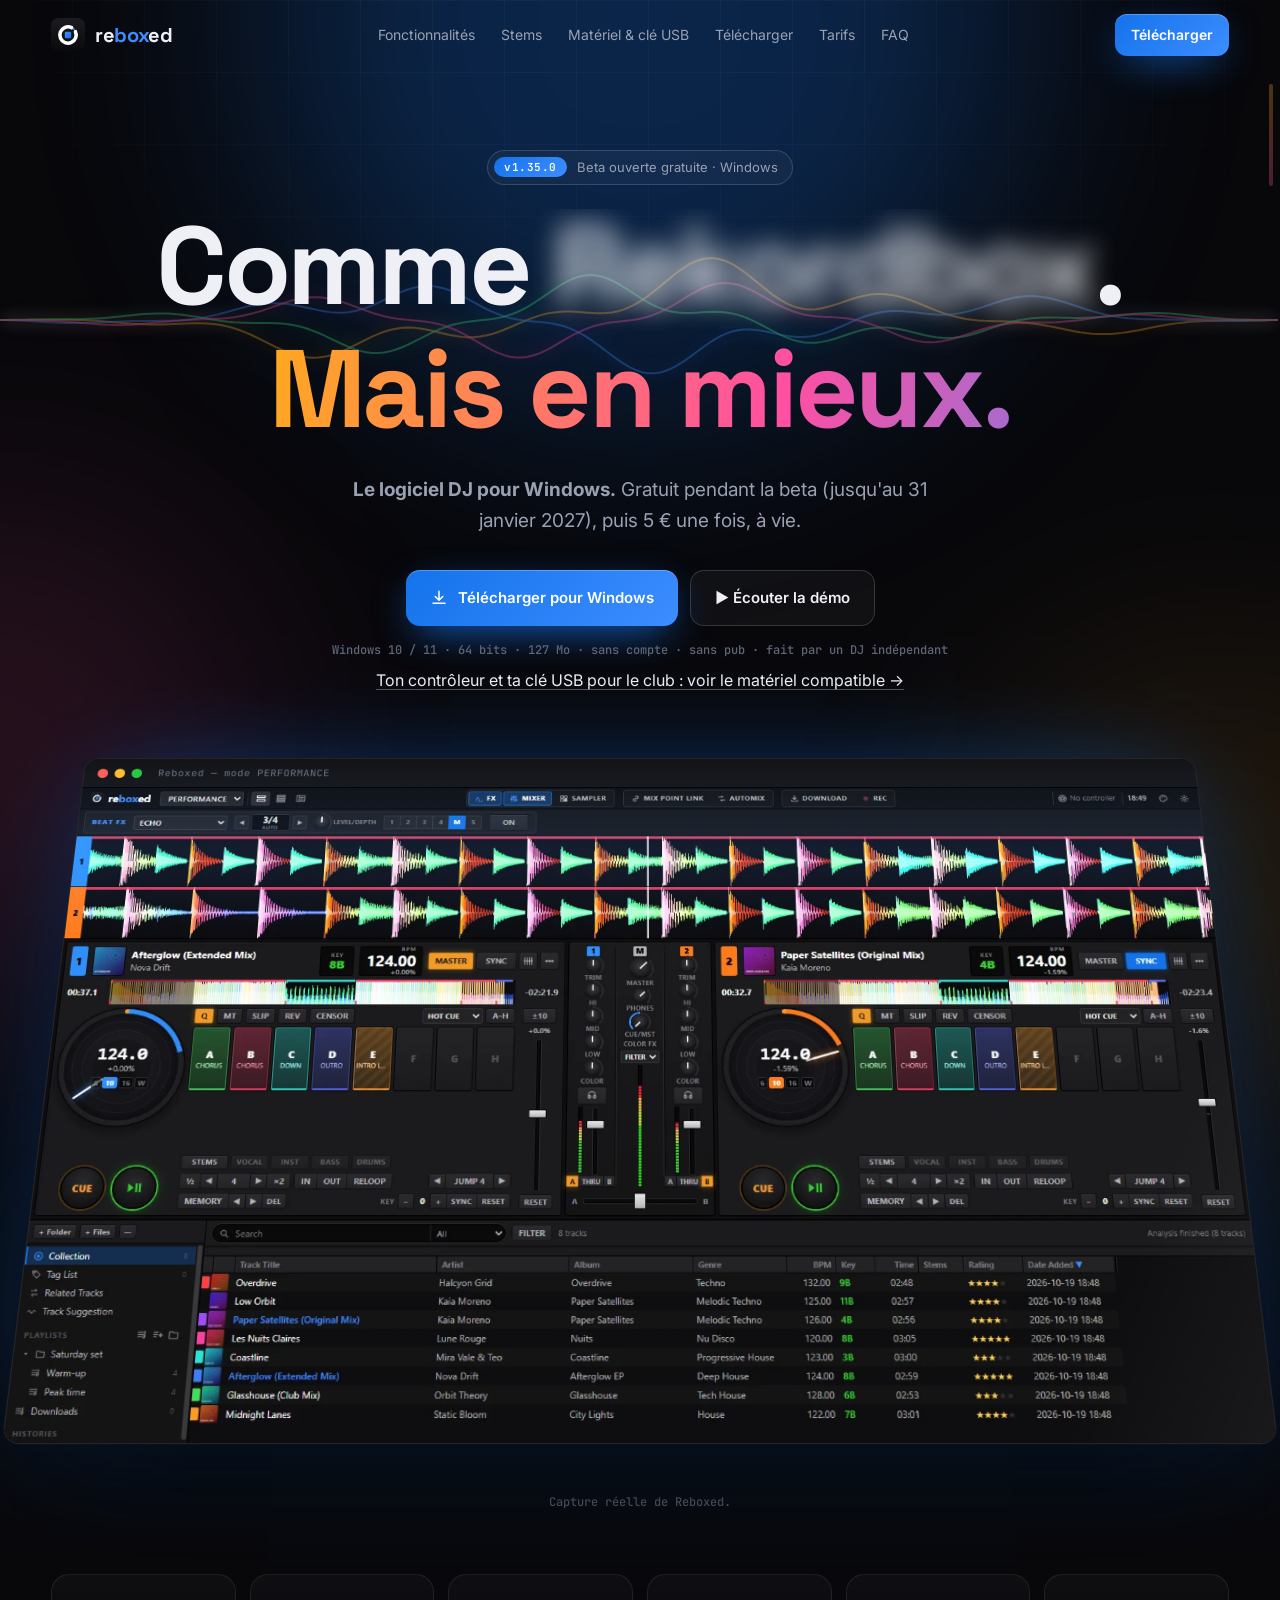
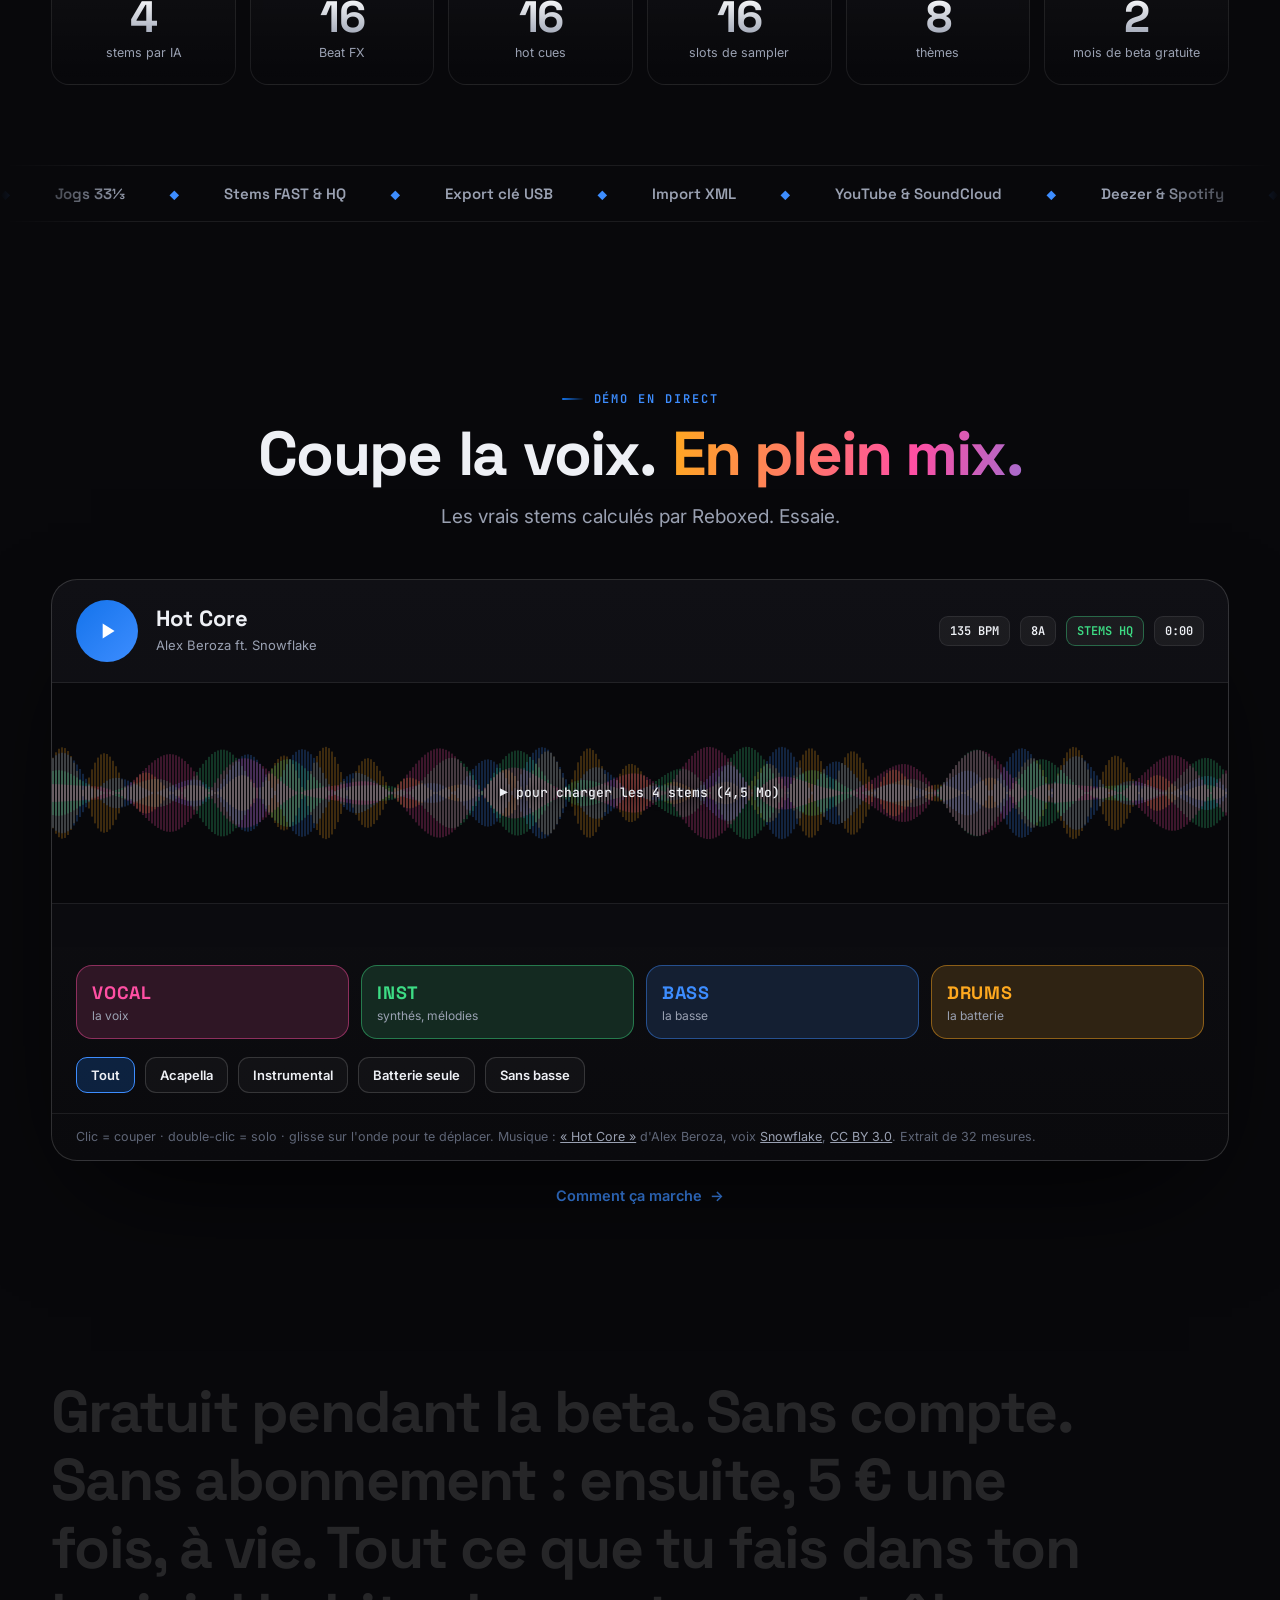
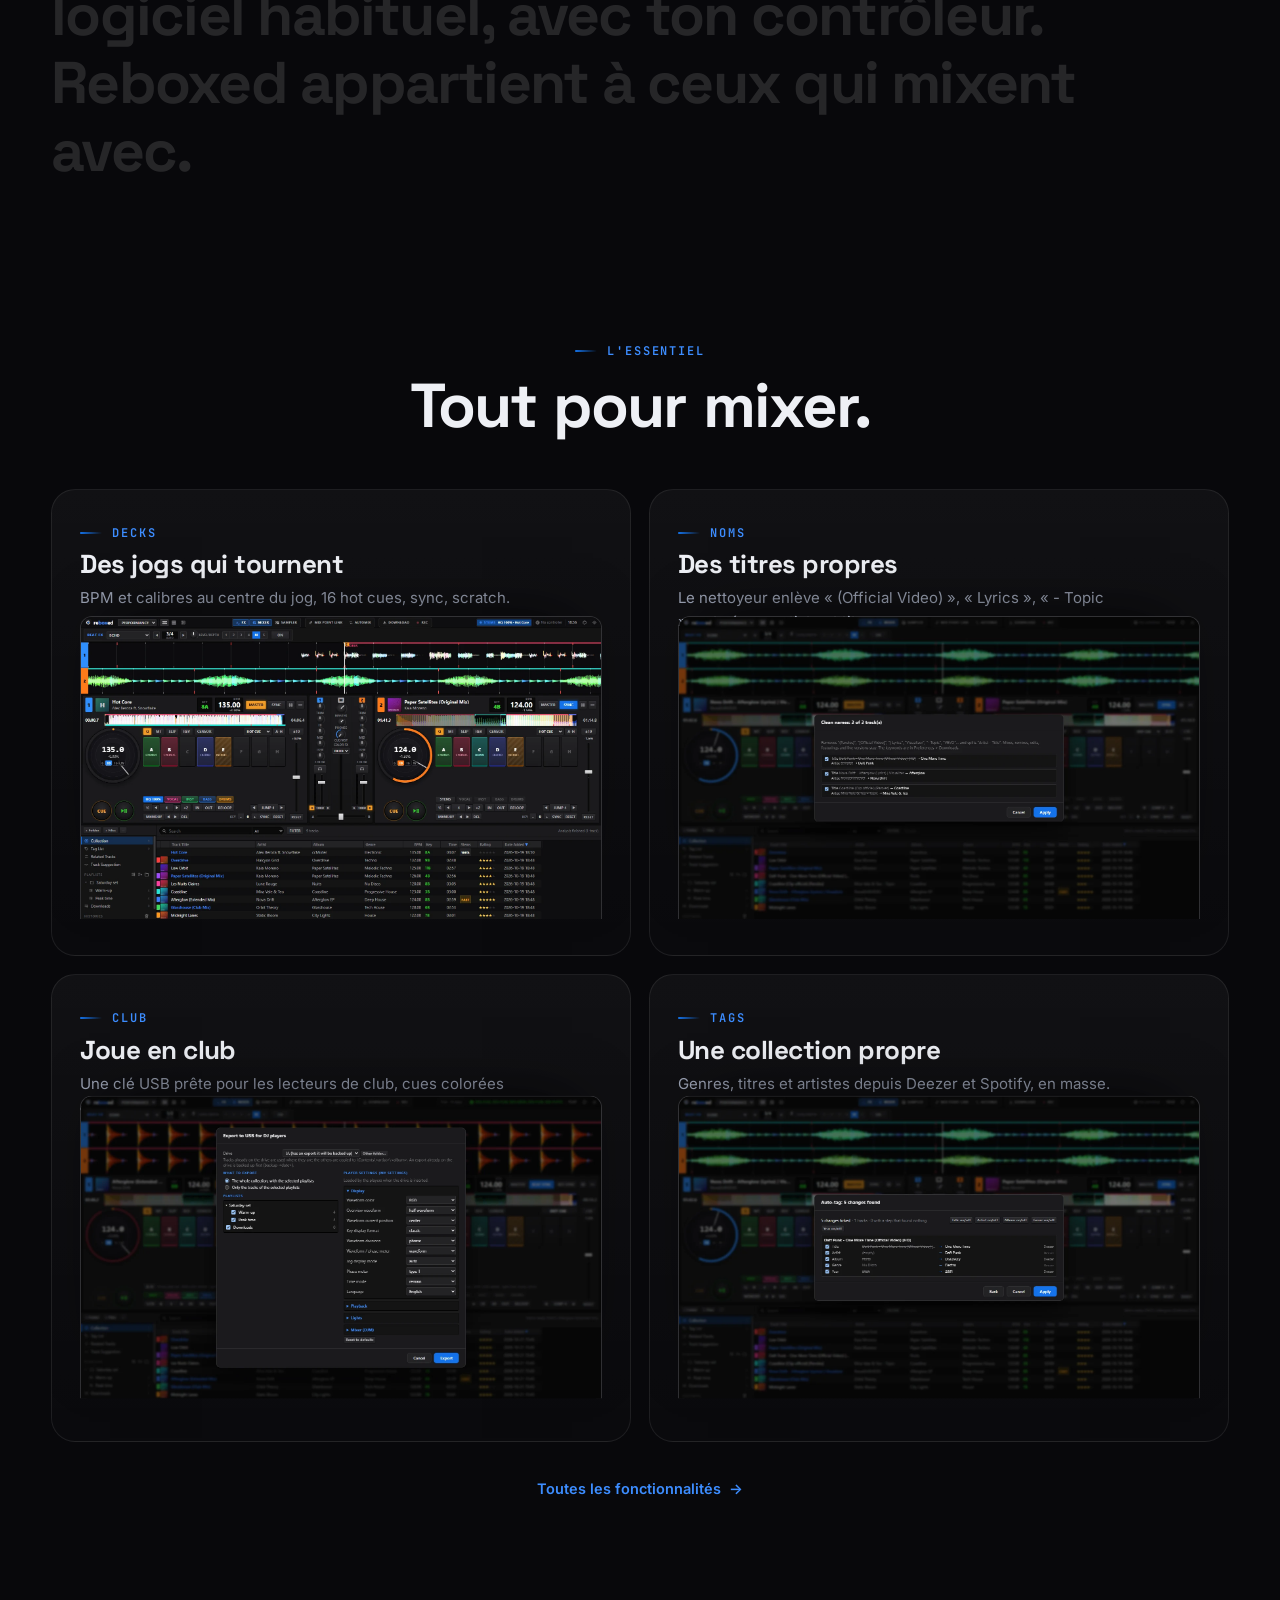
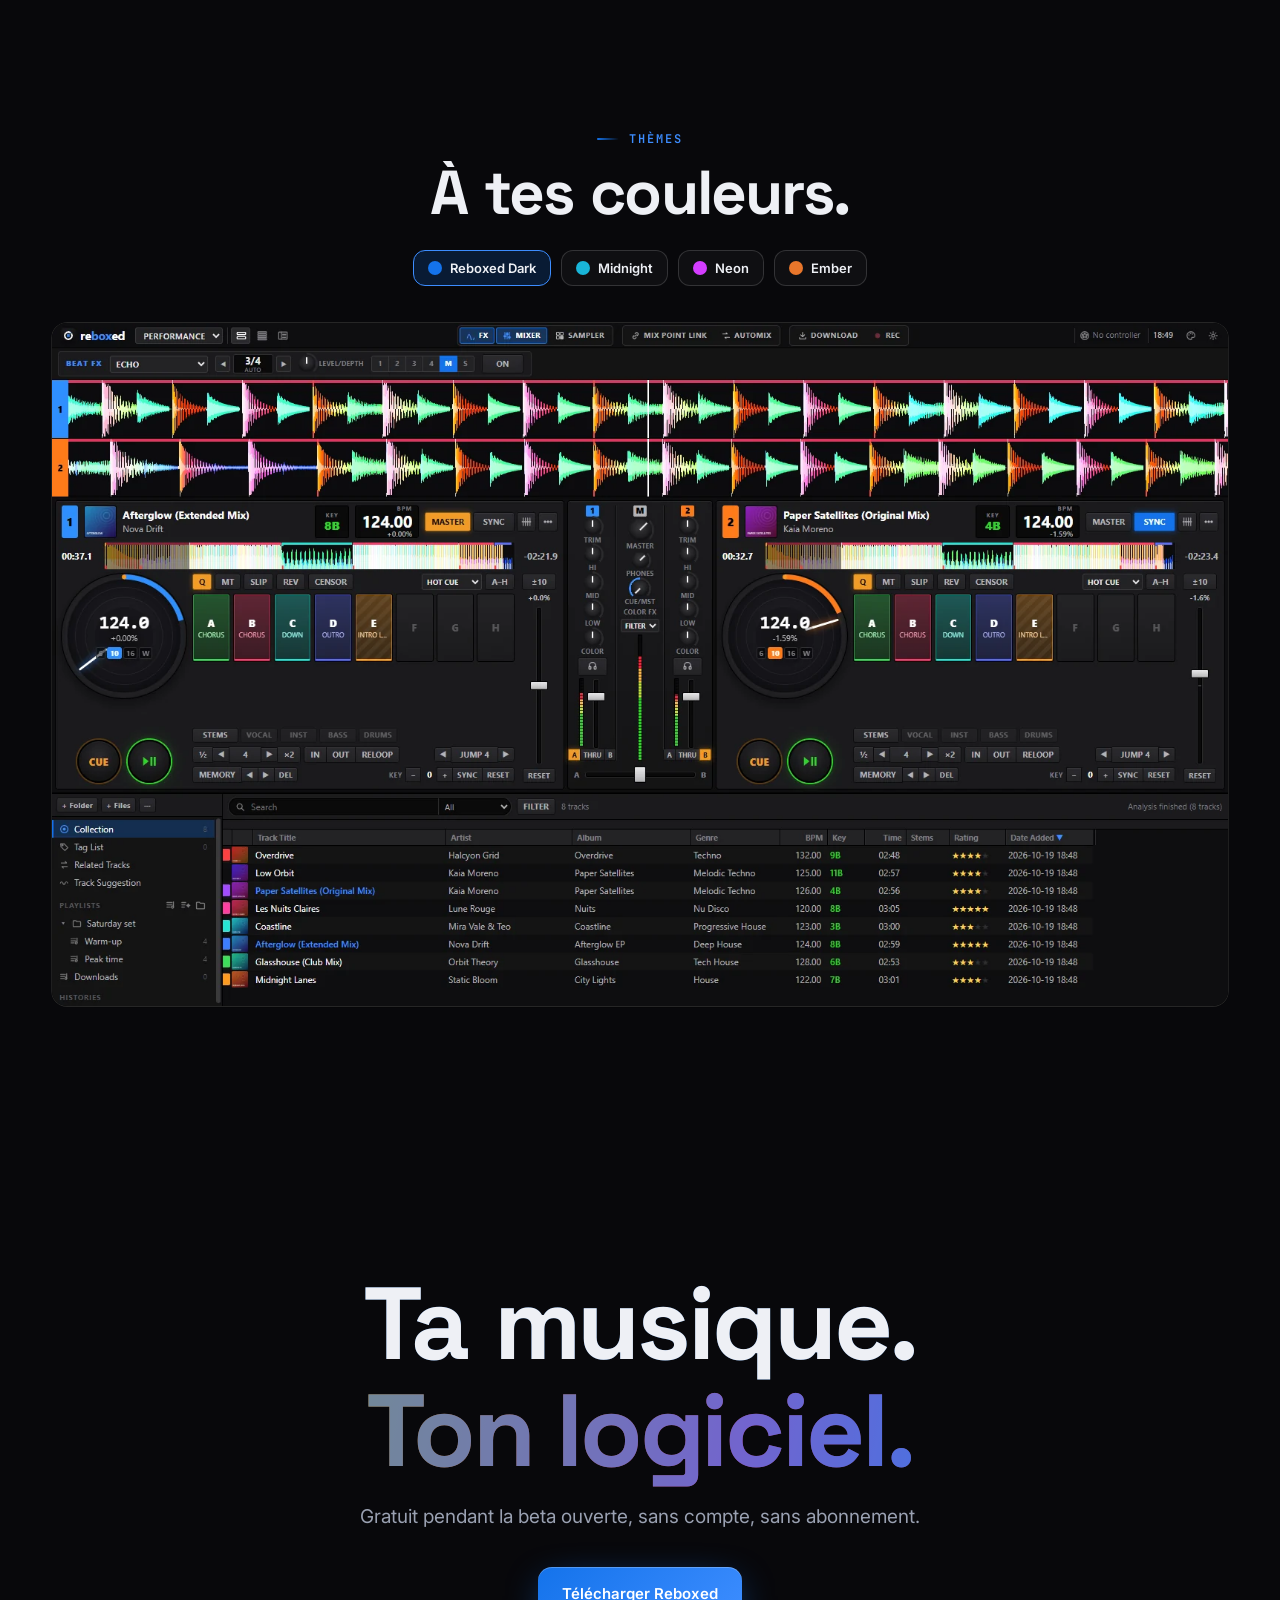
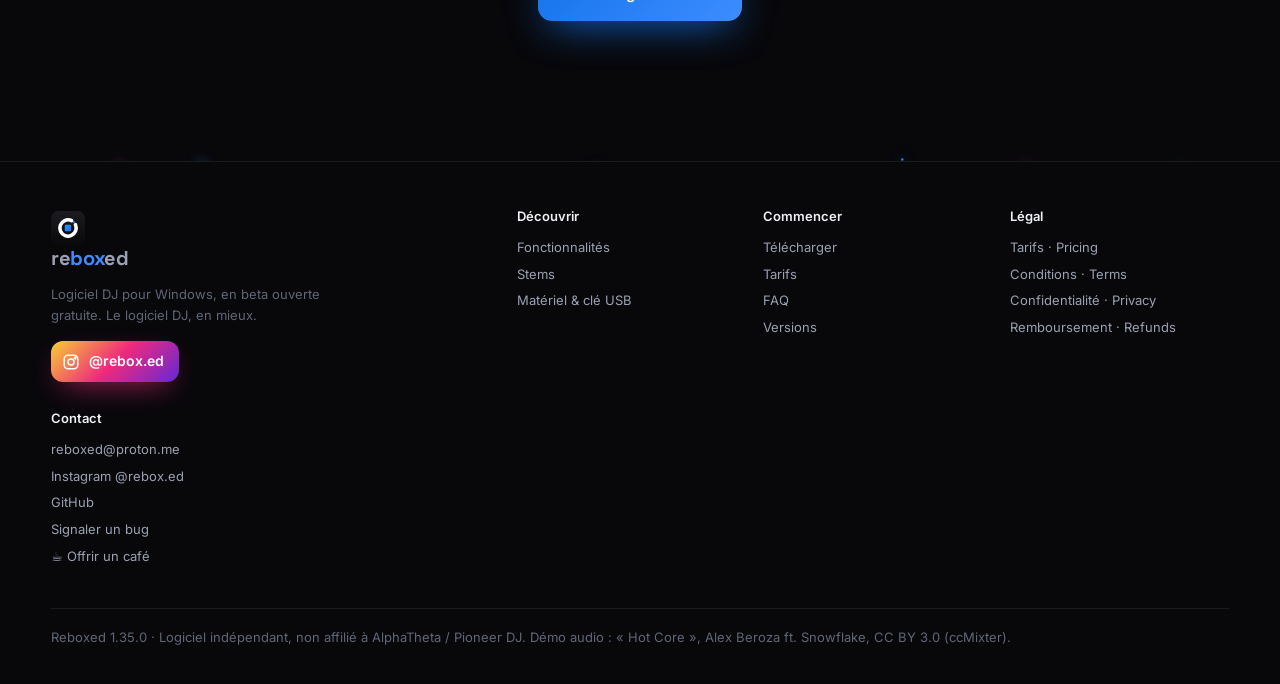
==== commit 8f7abe5d: "Site 1.35.0 Co-Authored-By: Claude Opus 5.5 <noreply@anthropic.com> Claude-Session: https://claude.a" ====
--- a/index.html
+++ b/index.html
@@ -13,7 +13,7 @@
 <link rel="preload" as="image" href="assets/shots/01-performance.webp" fetchpriority="high">
 <link rel="preconnect" href="https://fonts.googleapis.com"><link rel="preconnect" href="https://fonts.gstatic.com" crossorigin>
 <link href="https://fonts.googleapis.com/css2?family=Inter:wght@400;500;600;700;800&family=Space+Grotesk:wght@500;600;700&family=JetBrains+Mono:wght@400;600&display=swap" rel="stylesheet">
-<link rel="stylesheet" href="assets/site.css?v=61">
+<link rel="stylesheet" href="assets/site.css?v=62">
 </head>
 <body>
 <header class="hero">
@@ -110,7 +110,7 @@
     <a class="btn btn-primary magnetic" data-download href="telecharger.html">Télécharger Reboxed</a>
   </div>
 </section>
-<script src="assets/site.js?v=61"></script>
-<script src="assets/stems-player.js?v=61"></script>
+<script src="assets/site.js?v=62"></script>
+<script src="assets/stems-player.js?v=62"></script>
 </body>
 </html>
